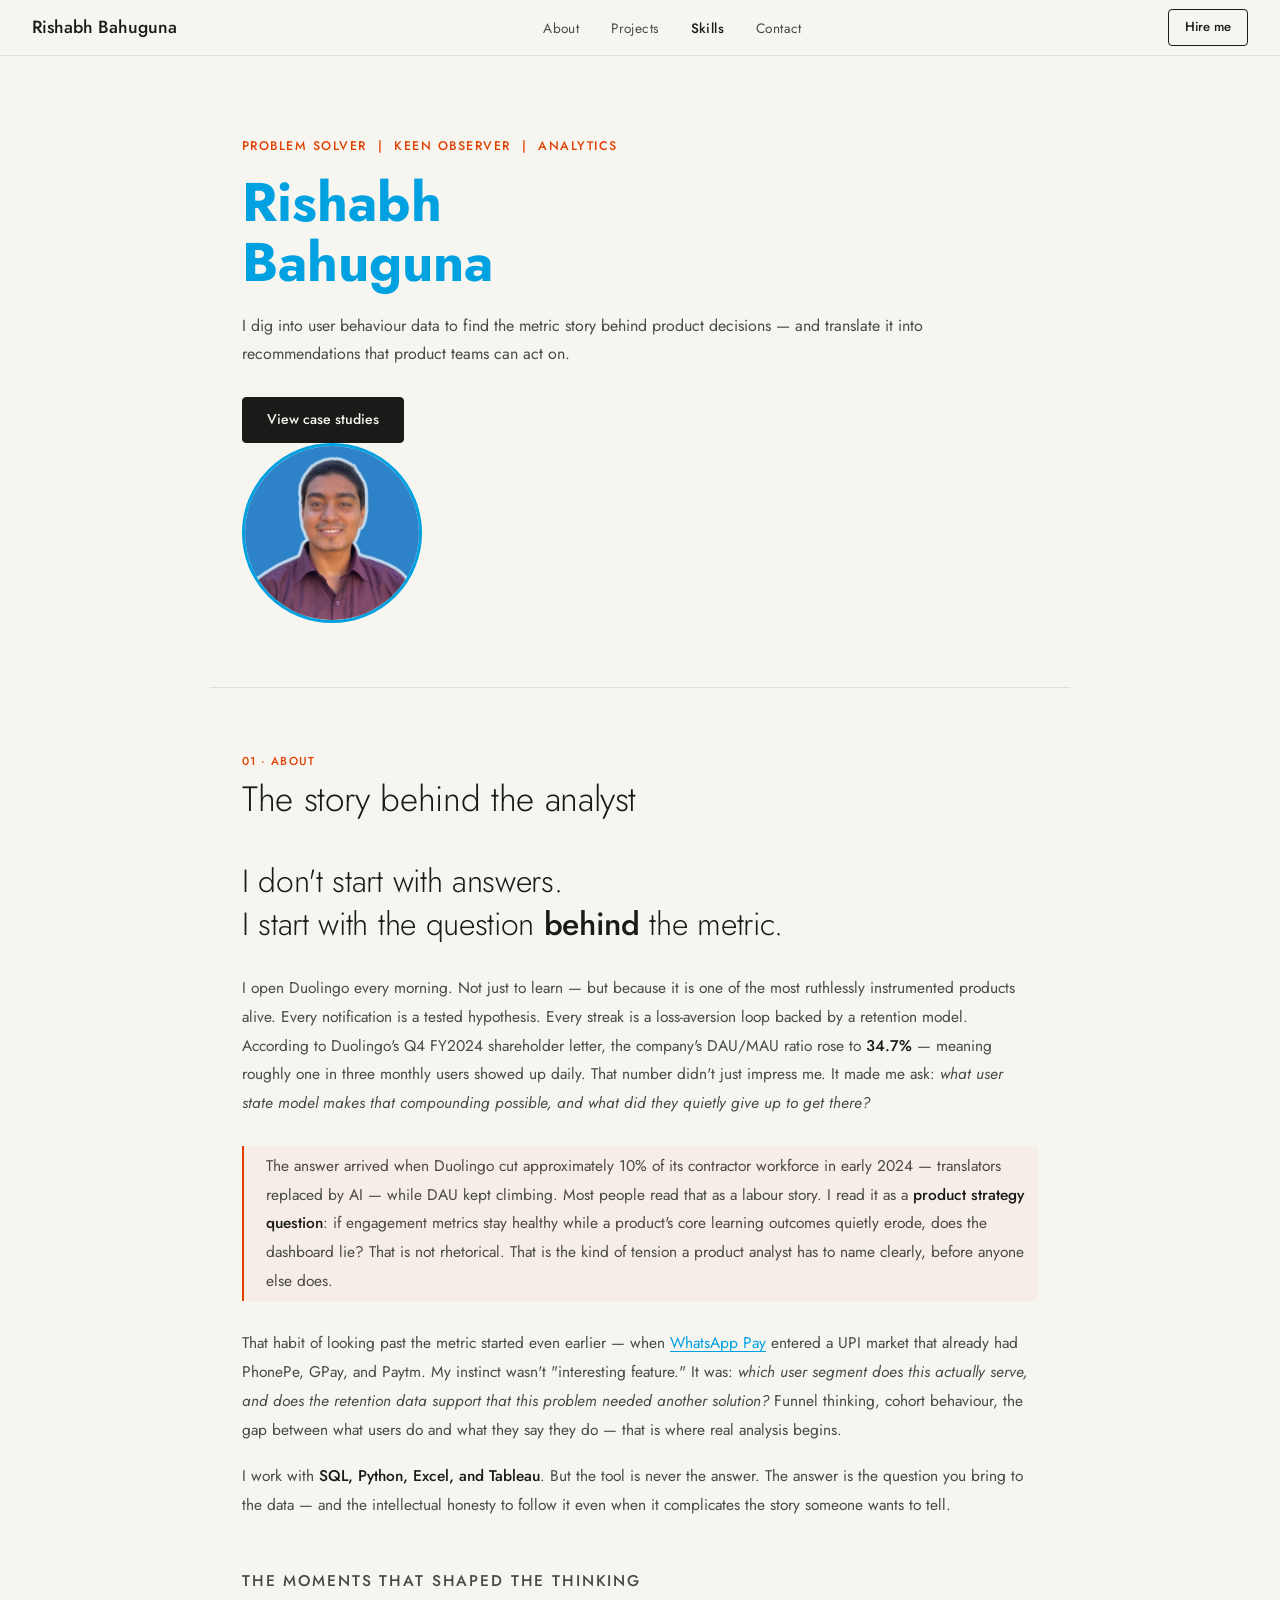
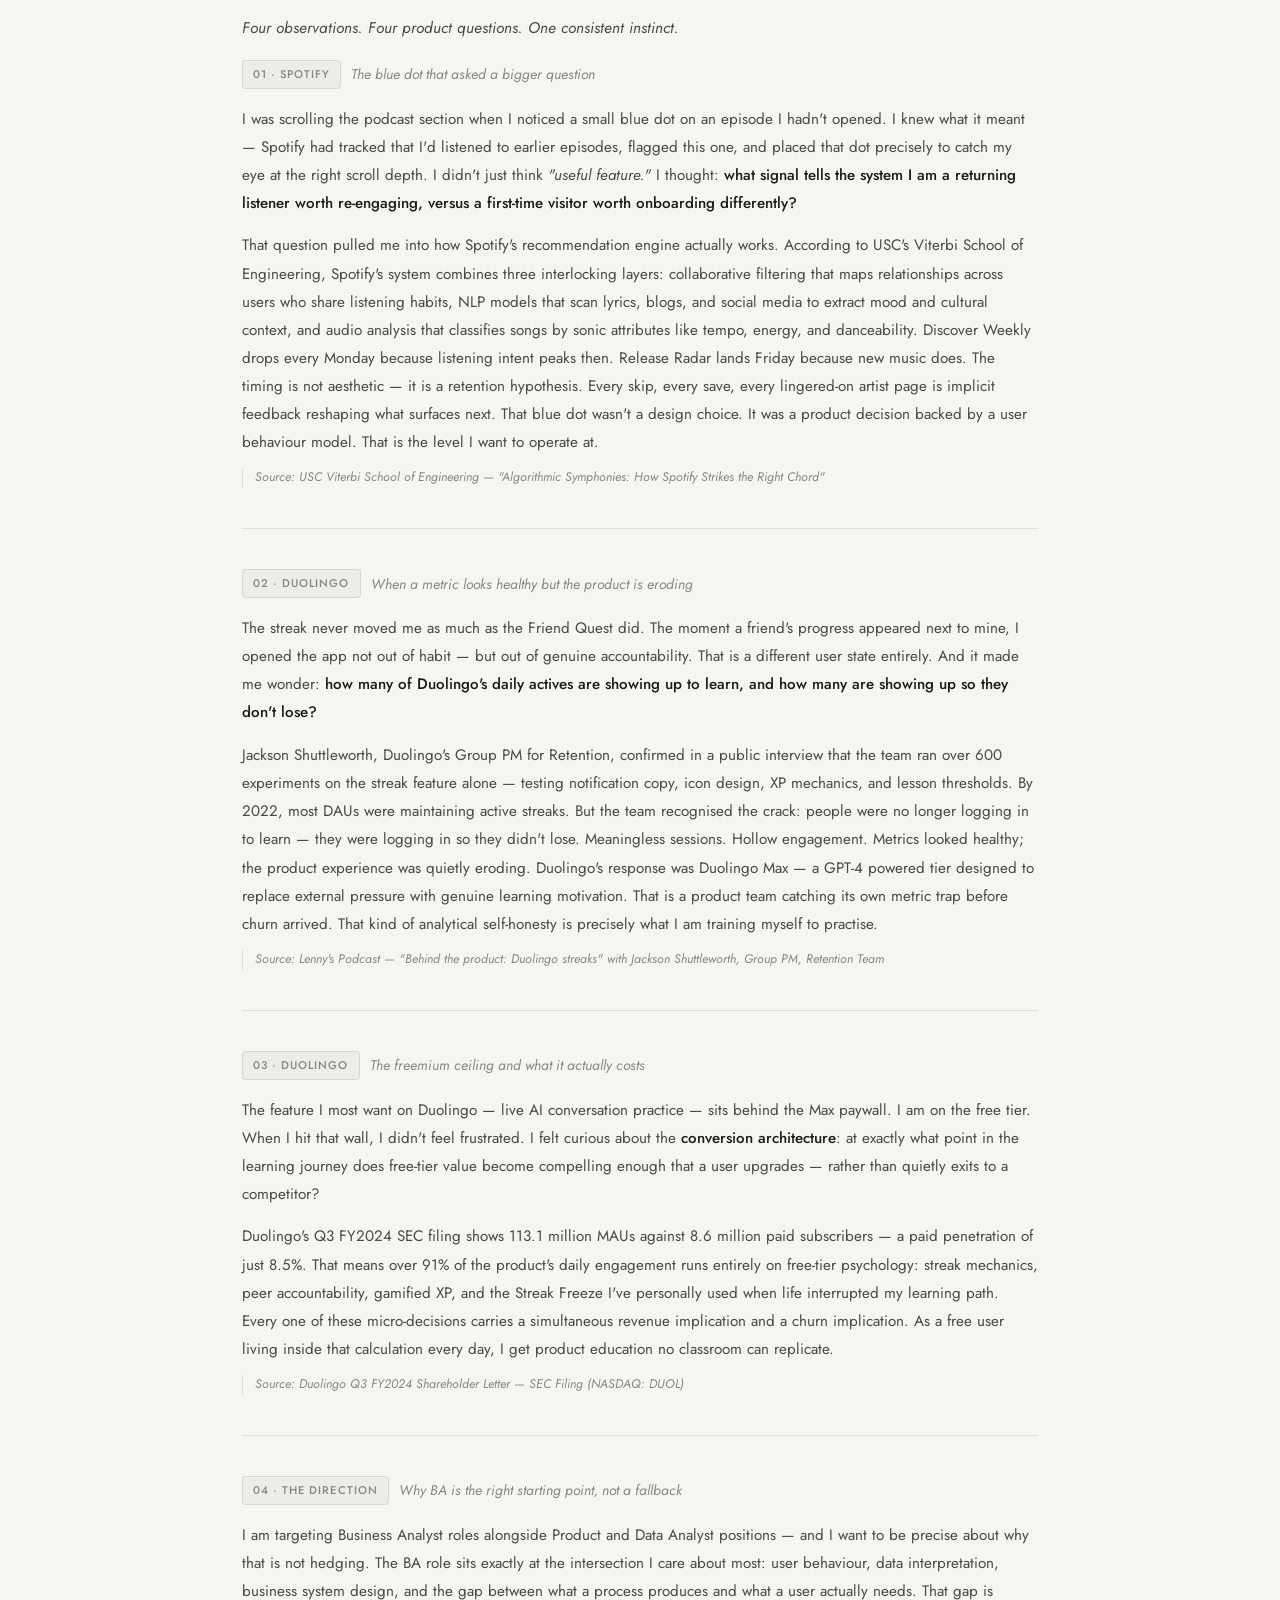
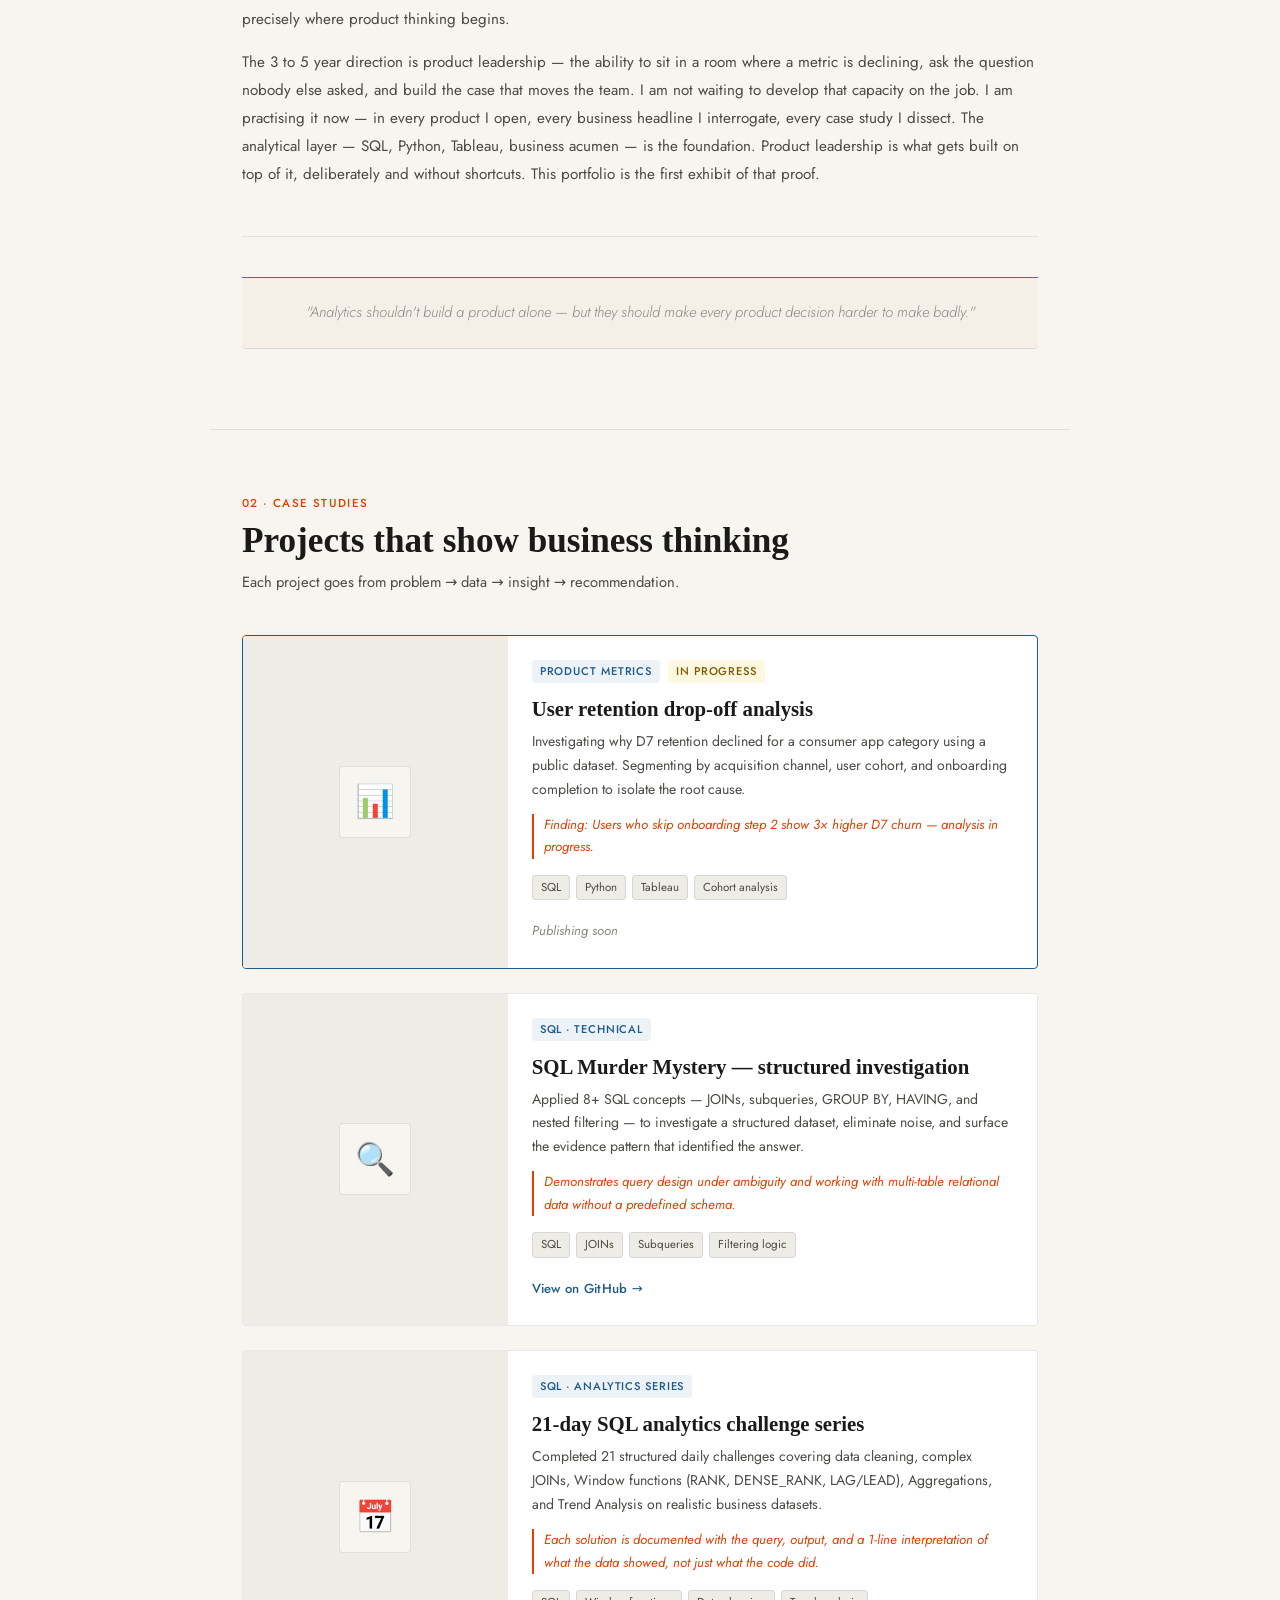
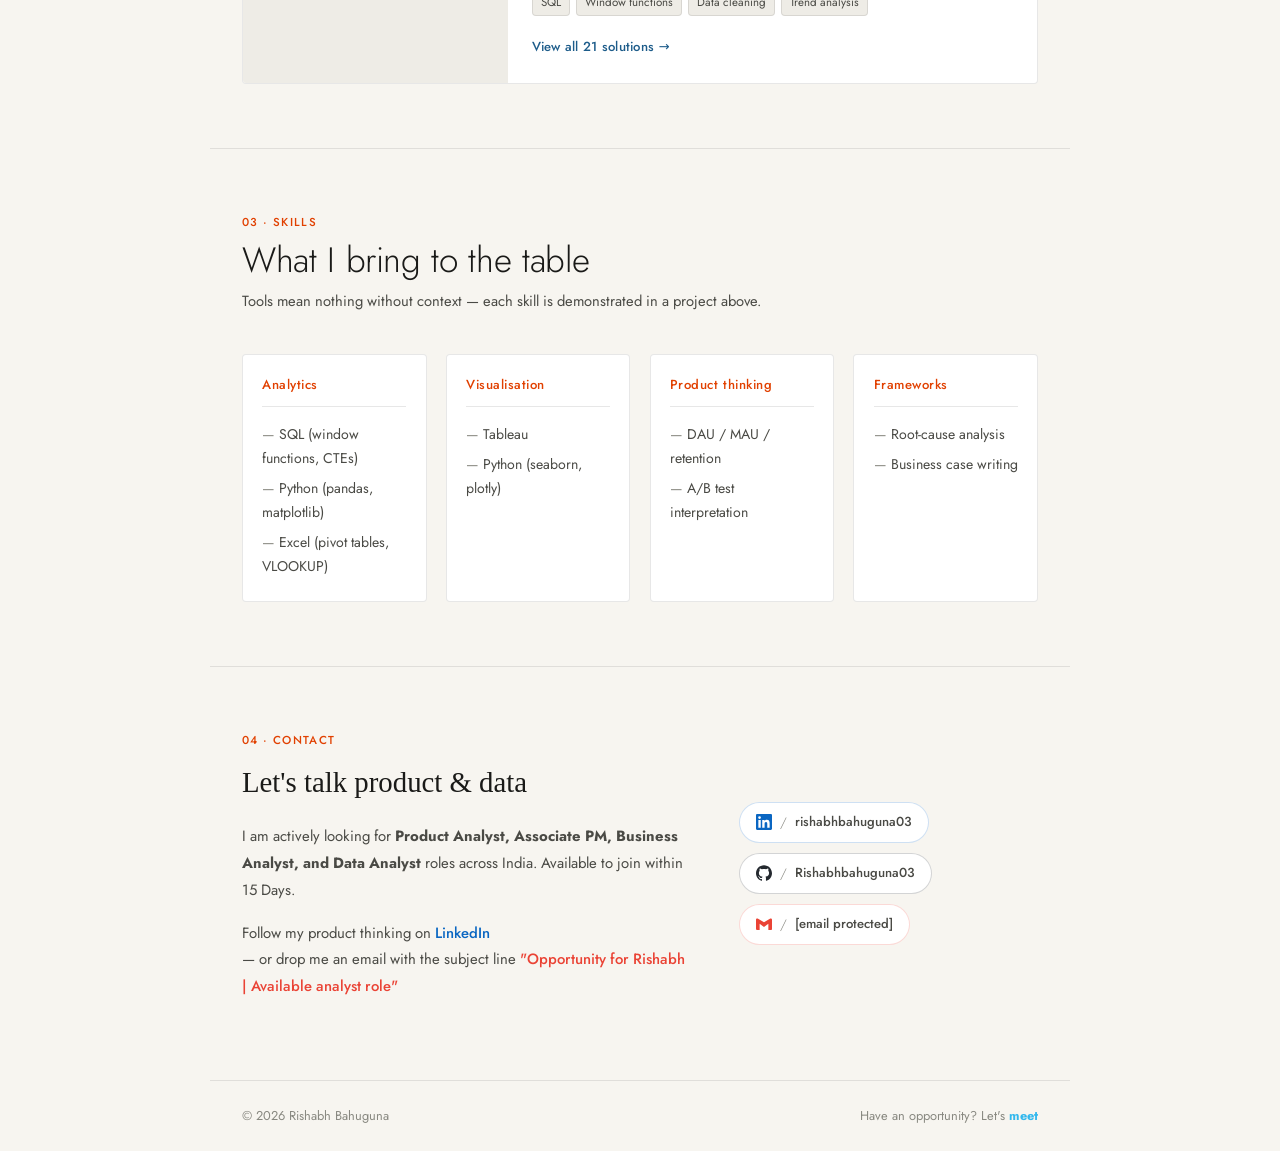
==== index.html @ 36610026 "Update index.html" ====
<!DOCTYPE html>
<html lang="en">
<head>
  <meta charset="UTF-8" />
  <meta name="viewport" content="width=device-width, initial-scale=1.0" />
  <title>Rishabh Bahuguna · Product Analyst</title>
  <meta name="description" content="Aspiring Product Analyst and APM. I dig into user behaviour data to find the metric story behind product decisions." />
  <meta name="author" content="Rishabh Bahuguna" />
  <meta property="og:title"       content="Rishabh Bahuguna · Product Analyst" />
  <meta property="og:description" content="Aspiring Product Analyst & APM · SQL · Python · Tableau · Product thinking" />
  <meta property="og:url"         content="https://rishabhbahuguna03.github.io/" />
  <meta property="og:type"        content="website" />
  <link rel="icon" href="data:image/svg+xml,<svg xmlns='http://www.w3.org/2000/svg' viewBox='0 0 100 100'><rect width='100' height='100' rx='12' fill='%2300a1e1'/><text x='50' y='68' font-size='48' font-family='Jost,sans-serif' font-weight='700' fill='white' text-anchor='middle'>RB</text></svg>" />
  <link rel="preconnect" href="https://fonts.googleapis.com" />
  <link rel="preconnect" href="https://fonts.gstatic.com" crossorigin />
  <link href="https://fonts.googleapis.com/css2?family=Jost:wght@300;400;500;700&family=DM+Sans:wght@400;500&display=swap" rel="stylesheet" />
  <link rel="stylesheet" href="assets/css/style.css" />

  <style>
    /* Hero name override — Jost Bold, no italics */
    .hero-name {
      font-family: 'Jost', sans-serif;
      font-weight: 700;
      font-style: normal;
      color: #00a1e1;
    }
    .hero-name em {
      font-style: normal;
      font-family: 'Jost', sans-serif;
      font-weight: 700;
      color: #00a1e1;
    }

    /* Hero full-width layout — matches about section */
    .hero {
      display: block !important;
    }
    .hero-text {
      max-width: 100% !important;
      width: 100% !important;
    }
    .hero-desc {
      max-width: 100% !important;
    }

    /* Hire me button hover */
    .nav-cta:hover {
      background: #00a1e1 !important;
      border-color: #00a1e1 !important;
      color: #fff !important;
    }
  </style>
</head>
<body>

<!-- NAV -->
<nav>
  <a class="nav-logo" href="#">Rishabh Bahuguna</a>
  <ul class="nav-links">
    <li><a href="#about">About</a></li>
    <li><a href="#projects">Projects</a></li>
    <li><a href="#skills">Skills</a></li>
    <li><a href="#contact">Contact</a></li>
  </ul>
  <button class="nav-hamburger" aria-label="Toggle menu" aria-expanded="false">
    <span></span><span></span><span></span>
  </button>
  <a class="nav-cta" href="mailto:rishabhbahuguna03@gmail.com">Hire me</a>
</nav>

<div class="mobile-menu">
  <a href="#about">About</a>
  <a href="#projects">Projects</a>
  <a href="#skills">Skills</a>
  <a href="#contact">Contact</a>
</div>

<!-- HERO -->
<div class="hero">
  <div class="hero-text">
    <div class="hero-eyebrow fade-up">Problem solver &nbsp;|&nbsp; Keen observer &nbsp;|&nbsp; Analytics</div>
    <h1 class="hero-name fade-up delay-1">Rishabh<br>Bahuguna</h1>
    <p class="hero-desc fade-up delay-2">
      I dig into user behaviour data to find the metric story behind product decisions — and translate it into recommendations that product teams can act on.
    </p>
    <div class="hero-btns fade-up delay-3">
      <a class="btn-primary" href="#projects">View case studies</a>
    </div>
  </div>
  <div class="hero-photo">
    <img src="images/Professional_new.png" alt="Rishabh Bahuguna" />
  </div>
</div>

<hr class="divider" />

<!-- ABOUT -->
<section id="about">
  <div class="section-header reveal">
    <div class="section-num">01 · About</div>
    <h2 class="section-title">The story behind the analyst</h2>
  </div>

  <div class="about-body reveal">

    <!-- Opening headline -->
    <h3 class="about-headline">
      I don't start with answers.<br>
      I start with the question <strong>behind</strong> the metric.
    </h3>

    <!-- About narrative -->
    <p>
      I open Duolingo every morning. Not just to learn — but because it is one of the most ruthlessly instrumented products alive. Every notification is a tested hypothesis. Every streak is a loss-aversion loop backed by a retention model. According to Duolingo's Q4 FY2024 shareholder letter, the company's DAU/MAU ratio rose to <strong>34.7%</strong> — meaning roughly one in three monthly users showed up daily. That number didn't just impress me. It made me ask: <em>what user state model makes that compounding possible, and what did they quietly give up to get there?</em>
    </p>

    <div class="about-pull">
      <p>
        The answer arrived when Duolingo cut approximately 10% of its contractor workforce in early 2024 — translators replaced by AI — while DAU kept climbing. Most people read that as a labour story. I read it as a <strong>product strategy question</strong>: if engagement metrics stay healthy while a product's core learning outcomes quietly erode, does the dashboard lie? That is not rhetorical. That is the kind of tension a product analyst has to name clearly, before anyone else does.
      </p>
    </div>

    <p>
      That habit of looking past the metric started even earlier — when
      <a href="https://www.business-standard.com/technology/tech-news/whatsapp-pay-what-is-it-how-to-enable-it-competitors-in-india-and-more-125010100440_1.html"
         target="_blank" rel="noopener">WhatsApp Pay</a>
      entered a UPI market that already had PhonePe, GPay, and Paytm. My instinct wasn't "interesting feature." It was: <em>which user segment does this actually serve, and does the retention data support that this problem needed another solution?</em> Funnel thinking, cohort behaviour, the gap between what users do and what they say they do — that is where real analysis begins.
    </p>

    <p>
      I work with <strong>SQL, Python, Excel, and Tableau</strong>. But the tool is never the answer. The answer is the question you bring to the data — and the intellectual honesty to follow it even when it complicates the story someone wants to tell.
    </p>

    <!-- Stories section -->
    <p class="stories-label">The moments that shaped the thinking</p>
    <p class="stories-sub">Four observations. Four product questions. One consistent instinct.</p>

    <!-- Story 01 · Spotify -->
    <div class="story-card">
      <div class="story-card-header">
        <span class="story-tag">01 · Spotify</span>
        <span class="story-subtitle">The blue dot that asked a bigger question</span>
      </div>
      <p>
        I was scrolling the podcast section when I noticed a small blue dot on an episode I hadn't opened. I knew what it meant — Spotify had tracked that I'd listened to earlier episodes, flagged this one, and placed that dot precisely to catch my eye at the right scroll depth. I didn't just think <em>"useful feature."</em> I thought: <strong>what signal tells the system I am a returning listener worth re-engaging, versus a first-time visitor worth onboarding differently?</strong>
      </p>
      <p>
        That question pulled me into how Spotify's recommendation engine actually works. According to USC's Viterbi School of Engineering, Spotify's system combines three interlocking layers: collaborative filtering that maps relationships across users who share listening habits, NLP models that scan lyrics, blogs, and social media to extract mood and cultural context, and audio analysis that classifies songs by sonic attributes like tempo, energy, and danceability. Discover Weekly drops every Monday because listening intent peaks then. Release Radar lands Friday because new music does. The timing is not aesthetic — it is a retention hypothesis. Every skip, every save, every lingered-on artist page is implicit feedback reshaping what surfaces next. That blue dot wasn't a design choice. It was a product decision backed by a user behaviour model. That is the level I want to operate at.
      </p>
      <span class="story-source">Source: USC Viterbi School of Engineering — "Algorithmic Symphonies: How Spotify Strikes the Right Chord"</span>
    </div>

    <!-- Story 02 · Duolingo retention -->
    <div class="story-card">
      <div class="story-card-header">
        <span class="story-tag">02 · Duolingo</span>
        <span class="story-subtitle">When a metric looks healthy but the product is eroding</span>
      </div>
      <p>
        The streak never moved me as much as the Friend Quest did. The moment a friend's progress appeared next to mine, I opened the app not out of habit — but out of genuine accountability. That is a different user state entirely. And it made me wonder: <strong>how many of Duolingo's daily actives are showing up to learn, and how many are showing up so they don't lose?</strong>
      </p>
      <p>
        Jackson Shuttleworth, Duolingo's Group PM for Retention, confirmed in a public interview that the team ran over 600 experiments on the streak feature alone — testing notification copy, icon design, XP mechanics, and lesson thresholds. By 2022, most DAUs were maintaining active streaks. But the team recognised the crack: people were no longer logging in to learn — they were logging in so they didn't lose. Meaningless sessions. Hollow engagement. Metrics looked healthy; the product experience was quietly eroding. Duolingo's response was Duolingo Max — a GPT-4 powered tier designed to replace external pressure with genuine learning motivation. That is a product team catching its own metric trap before churn arrived. That kind of analytical self-honesty is precisely what I am training myself to practise.
      </p>
      <span class="story-source">Source: Lenny's Podcast — "Behind the product: Duolingo streaks" with Jackson Shuttleworth, Group PM, Retention Team</span>
    </div>

    <!-- Story 03 · Duolingo freemium -->
    <div class="story-card">
      <div class="story-card-header">
        <span class="story-tag">03 · Duolingo</span>
        <span class="story-subtitle">The freemium ceiling and what it actually costs</span>
      </div>
      <p>
        The feature I most want on Duolingo — live AI conversation practice — sits behind the Max paywall. I am on the free tier. When I hit that wall, I didn't feel frustrated. I felt curious about the <strong>conversion architecture</strong>: at exactly what point in the learning journey does free-tier value become compelling enough that a user upgrades — rather than quietly exits to a competitor?
      </p>
      <p>
        Duolingo's Q3 FY2024 SEC filing shows 113.1 million MAUs against 8.6 million paid subscribers — a paid penetration of just 8.5%. That means over 91% of the product's daily engagement runs entirely on free-tier psychology: streak mechanics, peer accountability, gamified XP, and the Streak Freeze I've personally used when life interrupted my learning path. Every one of these micro-decisions carries a simultaneous revenue implication and a churn implication. As a free user living inside that calculation every day, I get product education no classroom can replicate.
      </p>
      <span class="story-source">Source: Duolingo Q3 FY2024 Shareholder Letter — SEC Filing (NASDAQ: DUOL)</span>
    </div>

    <!-- Story 04 · The direction -->
    <div class="story-card">
      <div class="story-card-header">
        <span class="story-tag">04 · The direction</span>
        <span class="story-subtitle">Why BA is the right starting point, not a fallback</span>
      </div>
      <p>
        I am targeting Business Analyst roles alongside Product and Data Analyst positions — and I want to be precise about why that is not hedging. The BA role sits exactly at the intersection I care about most: user behaviour, data interpretation, business system design, and the gap between what a process produces and what a user actually needs. That gap is precisely where product thinking begins.
      </p>
      <p>
        The 3 to 5 year direction is product leadership — the ability to sit in a room where a metric is declining, ask the question nobody else asked, and build the case that moves the team. I am not waiting to develop that capacity on the job. I am practising it now — in every product I open, every business headline I interrogate, every case study I dissect. The analytical layer — SQL, Python, Tableau, business acumen — is the foundation. Product leadership is what gets built on top of it, deliberately and without shortcuts. This portfolio is the first exhibit of that proof.
      </p>
    </div>

    <!-- Closing quote -->
    <div class="about-closing-quote">
      <p>"Analytics shouldn't build a product alone — but they should make every product decision harder to make badly."</p>
    </div>

  </div>
</section>

<hr class="divider" />

<!-- PROJECTS -->
<section id="projects">
  <div class="section-header reveal">
    <div class="section-num">02 · Case Studies</div>
    <h2 class="section-title">Projects that show business thinking</h2>
    <p class="section-sub">Each project goes from problem → data → insight → recommendation.</p>
  </div>
  <div class="projects-grid">

    <div class="project-card featured reveal">
      <div class="project-img">
        <div class="project-img-inner">📊</div>
      </div>
      <div class="project-body">
        <div class="project-meta">
          <span class="project-type">Product metrics</span>
          <span class="project-wip">In progress</span>
        </div>
        <h3 class="project-title">User retention drop-off analysis</h3>
        <p class="project-desc">
          Investigating why D7 retention declined for a consumer app category using a public dataset. Segmenting by acquisition channel, user cohort, and onboarding completion to isolate the root cause.
        </p>
        <p class="project-insight">
          Finding: Users who skip onboarding step 2 show 3× higher D7 churn — analysis in progress.
        </p>
        <div class="project-tools">
          <span class="tool-tag">SQL</span>
          <span class="tool-tag">Python</span>
          <span class="tool-tag">Tableau</span>
          <span class="tool-tag">Cohort analysis</span>
        </div>
        <span class="project-coming">Publishing soon</span>
      </div>
    </div>

    <div class="project-card reveal">
      <div class="project-img">
        <div class="project-img-inner">🔍</div>
      </div>
      <div class="project-body">
        <div class="project-meta">
          <span class="project-type">SQL · Technical</span>
        </div>
        <h3 class="project-title">SQL Murder Mystery — structured investigation</h3>
        <p class="project-desc">
          Applied 8+ SQL concepts — JOINs, subqueries, GROUP BY, HAVING, and nested filtering — to investigate a structured dataset, eliminate noise, and surface the evidence pattern that identified the answer.
        </p>
        <p class="project-insight">
          Demonstrates query design under ambiguity and working with multi-table relational data without a predefined schema.
        </p>
        <div class="project-tools">
          <span class="tool-tag">SQL</span>
          <span class="tool-tag">JOINs</span>
          <span class="tool-tag">Subqueries</span>
          <span class="tool-tag">Filtering logic</span>
        </div>
        <a class="project-link"
           href="https://github.com/Rishabhbahuguna03/SQL/blob/main/SQLWithIDC/Capstone%20Project/04_SQL%20Murder%20Mystery_Capstone%20Project_Indian%20Data%20Club_PDF.pdf"
           target="_blank" rel="noopener">View on GitHub</a>
      </div>
    </div>

    <div class="project-card reveal">
      <div class="project-img">
        <div class="project-img-inner">📅</div>
      </div>
      <div class="project-body">
        <div class="project-meta">
          <span class="project-type">SQL · Analytics series</span>
        </div>
        <h3 class="project-title">21-day SQL analytics challenge series</h3>
        <p class="project-desc">
          Completed 21 structured daily challenges covering data cleaning, complex JOINs, Window functions (RANK, DENSE_RANK, LAG/LEAD), Aggregations, and Trend Analysis on realistic business datasets.
        </p>
        <p class="project-insight">
          Each solution is documented with the query, output, and a 1-line interpretation of what the data showed, not just what the code did.
        </p>
        <div class="project-tools">
          <span class="tool-tag">SQL</span>
          <span class="tool-tag">Window functions</span>
          <span class="tool-tag">Data cleaning</span>
          <span class="tool-tag">Trend analysis</span>
        </div>
        <a class="project-link"
           href="https://github.com/Rishabhbahuguna03/SQL/tree/main/SQLWithIDC"
           target="_blank" rel="noopener">View all 21 solutions</a>
      </div>
    </div>

  </div>
</section>

<hr class="divider" />

<!-- SKILLS -->
<section id="skills">
  <div class="section-header reveal">
    <div class="section-num">03 · Skills</div>
    <h2 class="section-title">What I bring to the table</h2>
    <p class="section-sub">Tools mean nothing without context — each skill is demonstrated in a project above.</p>
  </div>
  <div class="skills-grid">
    <div class="skill-group reveal">
      <div class="skill-group-title">Analytics</div>
      <ul class="skill-list">
        <li>SQL (window functions, CTEs)</li>
        <li>Python (pandas, matplotlib)</li>
        <li>Excel (pivot tables, VLOOKUP)</li>
      </ul>
    </div>
    <div class="skill-group reveal">
      <div class="skill-group-title">Visualisation</div>
      <ul class="skill-list">
        <li>Tableau</li>
        <li>Python (seaborn, plotly)</li>
      </ul>
    </div>
    <div class="skill-group reveal">
      <div class="skill-group-title">Product thinking</div>
      <ul class="skill-list">
        <li>DAU / MAU / retention</li>
        <li>A/B test interpretation</li>
      </ul>
    </div>
    <div class="skill-group reveal">
      <div class="skill-group-title">Frameworks</div>
      <ul class="skill-list">
        <li>Root-cause analysis</li>
        <li>Business case writing</li>
      </ul>
    </div>
  </div>
</section>

<hr class="divider" />

<!-- CONTACT -->
<section id="contact">
  <div class="contact-inner">
    <div class="contact-left reveal">
      <div class="section-num">04 · Contact</div>
      <div class="contact-title">Let's talk product &amp; data</div>
      <p class="contact-desc">
        I am actively looking for <strong>Product Analyst, Associate PM, Business Analyst, and Data Analyst</strong> roles across India.
        Available to join within 15 Days.
      </p>
      <p class="contact-desc">
        Follow my product thinking on
        <a href="https://www.linkedin.com/in/rishabhbahuguna03"
           target="_blank" rel="noopener"
           style="color:#0a66c2; font-weight:500; text-decoration:none;">LinkedIn</a>
        <br>— or drop me an email with the subject line
        <a href="/cdn-cgi/l/email-protection#75071c061d14171d17141d0012001b144546351218141c195b161a184a0600171f101601483a05051a0701001b1c010c504745131a07504745271c061d14171d5047455042365047453403141c1914171910504745141b14190c0601504745071a1910" style="color:#EA4335; font-weight:500; text-decoration:none;">
          "Opportunity for Rishabh | Available analyst role"
        </a>
      </p>
    </div>
    <div class="contact-right reveal">
      <a class="contact-pill linkedin" href="https://www.linkedin.com/in/rishabhbahuguna03" target="_blank" rel="noopener">
        <svg width="16" height="16" viewBox="0 0 24 24" fill="currentColor"><path d="M20.447 20.452h-3.554v-5.569c0-1.328-.027-3.037-1.852-3.037-1.853 0-2.136 1.445-2.136 2.939v5.667H9.351V9h3.414v1.561h.046c.477-.9 1.637-1.85 3.37-1.85 3.601 0 4.267 2.37 4.267 5.455v6.286zM5.337 7.433a2.062 2.062 0 0 1-2.063-2.065 2.064 2.064 0 1 1 2.063 2.065zm1.782 13.019H3.555V9h3.564v11.452zM22.225 0H1.771C.792 0 0 .774 0 1.729v20.542C0 23.227.792 24 1.771 24h20.451C23.2 24 24 23.227 24 22.271V1.729C24 .774 23.2 0 22.222 0h.003z"/></svg>
        <span class="pill-slash">/</span>
        <span class="pill-username">rishabhbahuguna03</span>
      </a>
      <a class="contact-pill github" href="https://github.com/Rishabhbahuguna03" target="_blank" rel="noopener">
        <svg width="16" height="16" viewBox="0 0 24 24" fill="currentColor"><path d="M12 .297c-6.63 0-12 5.373-12 12 0 5.303 3.438 9.8 8.205 11.385.6.113.82-.258.82-.577 0-.285-.01-1.04-.015-2.04-3.338.724-4.042-1.61-4.042-1.61C4.422 18.07 3.633 17.7 3.633 17.7c-1.087-.744.084-.729.084-.729 1.205.084 1.838 1.236 1.838 1.236 1.07 1.835 2.809 1.305 3.495.998.108-.776.417-1.305.76-1.605-2.665-.3-5.466-1.332-5.466-5.93 0-1.31.465-2.38 1.235-3.22-.135-.303-.54-1.523.105-3.176 0 0 1.005-.322 3.3 1.23.96-.267 1.98-.399 3-.405 1.02.006 2.04.138 3 .405 2.28-1.552 3.285-1.23 3.285-1.23.645 1.653.24 2.873.12 3.176.765.84 1.23 1.91 1.23 3.22 0 4.61-2.805 5.625-5.475 5.92.42.36.81 1.096.81 2.22 0 1.606-.015 2.896-.015 3.286 0 .315.21.69.825.57C20.565 22.092 24 17.592 24 12.297c0-6.627-5.373-12-12-12"/></svg>
        <span class="pill-slash">/</span>
        <span class="pill-username">Rishabhbahuguna03</span>
      </a>
      <a class="contact-pill email" href="/cdn-cgi/l/email-protection#8efce7fde6efece6ecefe6fbe9fbe0efbebdcee9e3efe7e2a0ede1e3">
        <svg width="16" height="16" viewBox="0 0 24 24" fill="currentColor"><path d="M24 5.457v13.909c0 .904-.732 1.636-1.636 1.636h-3.819V11.73L12 16.364l-6.545-4.636v9.273H1.636A1.636 1.636 0 0 1 0 19.366V5.457c0-.904.732-1.636 1.636-1.636h.909L12 9.273l9.455-5.452h.909A1.636 1.636 0 0 1 24 5.457z"/></svg>
        <span class="pill-slash">/</span>
        <span class="pill-username"><span class="__cf_email__" data-cfemail="52203b213a33303a30333a2735273c33626112353f333b3e7c313d3f">[email&#160;protected]</span></span>
      </a>
    </div>
  </div>
</section>

<footer>
  <span class="footer-note">© 2026 Rishabh Bahuguna</span>  <span class="footer-note">
    Have an opportunity? Let's
    <a href="https://calendly.com/rishabh03/30min" target="_blank" rel="noopener noreferrer"
       style="color:#33b8ed; font-weight:700; text-decoration:none;">meet</a>
  </span>
</footer>

<script src="assets/js/main.js"></script>
</body>
</html>
---- assets/css/style.css ----
/* ============================================================
   Rishabh Bahuguna · Portfolio
   style.css — all visual styles
   ============================================================ */

/* ── Variables ─────────────────────────────────────────────── */
:root {
  --ink:      #1a1a18;
  --ink2:     #4a4a45;
  --ink3:     #888880;
  --paper:    #f7f5f0;
  --paper2:   #eeece6;
  --accent:   #E14000;
  --accent2:  #1d5c8a;
  --brand:    #00a1e1;
  --border:   rgba(26, 26, 24, 0.10);
  --serif:    'DM Serif Display', Georgia, serif;
  --sans:     'Jost', 'Century Gothic', system-ui, sans-serif;
  --max:      860px;
  --radius:   4px;
}

/* ── Reset ──────────────────────────────────────────────────── */
*, *::before, *::after {
  box-sizing: border-box;
  margin: 0;
  padding: 0;
}
html { scroll-behavior: smooth; }
body {
  font-family: var(--sans);
  background: var(--paper);
  color: var(--ink);
  font-size: 16px;
  line-height: 1.7;
  -webkit-font-smoothing: antialiased;
}
img { max-width: 100%; display: block; }
a { color: inherit; }

/* ── Utilities ──────────────────────────────────────────────── */
.container {
  max-width: var(--max);
  margin: 0 auto;
  padding: 0 2rem;
}
.divider {
  border: none;
  border-top: 1px solid var(--border);
  max-width: var(--max);
  margin: 0 auto;
}
.section-num {
  font-size: 0.72rem;
  font-weight: 500;
  letter-spacing: .12em;
  text-transform: uppercase;
  color: var(--accent);
  margin-bottom: 0.4rem;
}
.section-title {
  font-family: var(--serif);
  font-size: clamp(1.6rem, 3vw, 2.2rem);
  color: var(--ink);
  line-height: 1.2;
}
.section-sub {
  font-size: 0.92rem;
  color: var(--ink2);
  margin-top: 0.5rem;
}
.section-header { margin-bottom: 2.5rem; }

/* ── Navigation ─────────────────────────────────────────────── */
nav {
  position: sticky;
  top: 0;
  z-index: 100;
  background: var(--paper);
  border-bottom: 1px solid var(--border);
  padding: 0 2rem;
  display: flex;
  align-items: center;
  justify-content: space-between;
  height: 56px;
}
.nav-logo {
  font-family: var(--sans);
  font-size: 1.1rem;
  font-weight: 500;
  color: var(--ink);
  text-decoration: none;
}
.nav-links {
  display: flex;
  gap: 2rem;
  list-style: none;
}
.nav-links a {
  font-size: 0.85rem;
  color: var(--ink2);
  text-decoration: none;
  letter-spacing: .03em;
  transition: color .2s;
}
.nav-links a:hover { color: var(--accent); }
.nav-links a.active { color: var(--ink); font-weight: 500; }
.nav-cta {
  font-size: 0.82rem;
  font-weight: 500;
  padding: 6px 16px;
  border: 1px solid var(--ink);
  border-radius: var(--radius);
  color: var(--ink);
  text-decoration: none;
  transition: all .2s;
}
.nav-cta:hover {
  background: var(--brand);
  border-color: var(--brand);
  color: #fff;
}
.nav-hamburger {
  display: none;
  flex-direction: column;
  gap: 5px;
  cursor: pointer;
  background: none;
  border: none;
  padding: 4px;
}
.nav-hamburger span {
  display: block;
  width: 22px;
  height: 1.5px;
  background: var(--ink);
  transition: all .25s;
}
.mobile-menu {
  display: none;
  position: absolute;
  top: 56px;
  left: 0;
  right: 0;
  background: var(--paper);
  border-bottom: 1px solid var(--border);
  padding: 1rem 2rem;
  flex-direction: column;
  gap: 1rem;
  z-index: 99;
}
.mobile-menu.open { display: flex; }
.mobile-menu a {
  font-size: 0.95rem;
  color: var(--ink2);
  text-decoration: none;
}

/* ── Hero ───────────────────────────────────────────────────── */
.hero {
  max-width: var(--max);
  margin: 0 auto;
  padding: 5rem 2rem 4rem;
  display: flex;
  align-items: flex-start;
  justify-content: space-between;
  gap: 3rem;
}

.hero-text {
  flex: 1;
}
.hero-photo {
  flex-shrink: 0;
  width: 180px;
  height: 180px;
}
.hero-photo img {
  width: 100%;
  height: 100%;
  object-fit: cover;
  border-radius: 50%;
  border: 3px solid #00a1e1;
}
.hero-eyebrow {
  font-size: 0.78rem;
  font-weight: 500;
  letter-spacing: .12em;
  text-transform: uppercase;
  color: var(--accent);
  margin-bottom: 1rem;
}
.hero-name {
  font-family: 'Jost', 'Century Gothic', system-ui, sans-serif;
  font-weight: 700;
  font-style: normal;
  font-size: clamp(2.4rem, 5vw, 3.4rem);
  line-height: 1.1;
  color: var(--brand);
  margin-bottom: 1.2rem;
}
.hero-name em {
  font-style: normal;
  font-weight: 700;
  color: var(--brand);
}
.hero-desc {
  font-size: 1rem;
  color: var(--ink2);
  line-height: 1.75;
  margin-bottom: 1.8rem;
  max-width: 100%;
}
.hero-btns {
  display: flex;
  gap: 12px;
  flex-wrap: wrap;
}
.hero-photo {
  flex-shrink: 0;
  width: 180px;
  height: 180px;
}
.hero-photo img {
  width: 100%;
  height: 100%;
  object-fit: cover;
  border-radius: 50%;
  border: 3px solid #00a1e1;
}
@media (max-width: 680px) {
  .hero {
    flex-direction: column;
    align-items: flex-start;
    padding: 3rem 1.5rem 2.5rem;
    gap: 1.5rem;
  }
  .hero-photo {
    width: 120px;
    height: 120px;
  }
}
.btn-primary {
  font-size: 0.88rem;
  font-weight: 500;
  padding: 10px 24px;
  background: var(--ink);
  color: var(--paper);
  border: 1px solid var(--ink);
  border-radius: var(--radius);
  text-decoration: none;
  transition: all .2s;
  cursor: pointer;
}
.btn-primary:hover {
  background: var(--brand);
  border-color: var(--brand);
}
.btn-outline {
  font-size: 0.88rem;
  font-weight: 500;
  padding: 10px 24px;
  background: transparent;
  color: #0a66c2;
  border: 1px solid #0a66c2;
  border-radius: var(--radius);
  text-decoration: none;
  transition: all .2s;
}
.btn-outline:hover {
  background: #0a66c2;
  color: #ffffff;
}

/* ── About ──────────────────────────────────────────────────── */
#about .section-title,
#skills .section-title {
  font-family: 'Jost', 'Century Gothic', system-ui, sans-serif;
  font-weight: 300;
  letter-spacing: -0.01em;
}
#about {
  max-width: var(--max);
  margin: 0 auto;
  padding: 4rem 2rem 5rem;
}
.about-body {
  font-size: 0.97rem;
  color: var(--ink2);
  line-height: 1.85;
}
.about-body p {
  margin-bottom: 1.1rem;
  font-size: 0.97rem;
  color: var(--ink2);
  line-height: 1.85;
}
.about-body p:last-child { margin-bottom: 0; }
.about-body strong {
  color: var(--ink);
  font-weight: 500;
}
.about-body em {
  font-style: italic;
}
.about-body a {
  color: var(--brand);
  text-decoration: underline;
  text-underline-offset: 3px;
  transition: opacity .2s, color .2s;
}
.about-body a:hover { opacity: 0.75; }

/* Opening headline */
.about-headline {
  font-family: 'Jost', 'Century Gothic', system-ui, sans-serif;
  font-size: clamp(1.5rem, 3vw, 2rem);
  font-weight: 300;
  line-height: 1.35;
  letter-spacing: -0.01em;
  color: var(--ink);
  margin: 0 0 1.75rem;
}
.about-headline em {
  font-family: 'Jost', 'Century Gothic', system-ui, sans-serif;
  font-style: italic;
  font-weight: 400;
  color: var(--accent2);
}

/* Pull quote */
.about-pull {
  border-left: 2.5px solid var(--accent);
  padding: 6px 0 6px 22px;
  margin: 1.75rem 0;
  background: rgba(225, 64, 0, 0.04);
  border-radius: 0 var(--radius) var(--radius) 0;
}
.about-pull p {
  font-size: 0.97rem;
  line-height: 1.85;
  color: var(--ink2);
  margin: 0;
}

/* Stories sub-section */
.stories-label {
  font-size: 0.72rem;
  font-weight: 500;
  letter-spacing: 0.12em;
  text-transform: uppercase;
  color: var(--accent);
  margin: 3rem 0 0.4rem;
  display: block;
}
.stories-sub {
  font-family: 'Jost', 'Century Gothic', system-ui, sans-serif;
  font-style: italic;
  font-size: 0.88rem;
  color: var(--ink3);
  margin: 0 0 2.5rem;
  display: block;
}

/* Story cards */
.story-card {
  padding-bottom: 2.5rem;
  margin-bottom: 2.5rem;
  border-bottom: 1px solid var(--border);
}
.story-card:last-of-type {
  border-bottom: none;
  padding-bottom: 0;
  margin-bottom: 0;
}
.story-card-header {
  display: flex;
  align-items: center;
  gap: 10px;
  margin-bottom: 1rem;
  flex-wrap: wrap;
}
.story-tag {
  font-size: 0.7rem;
  font-weight: 500;
  letter-spacing: 0.1em;
  text-transform: uppercase;
  color: var(--ink3);
  background: var(--paper2);
  border: 1px solid var(--border);
  padding: 3px 10px;
  border-radius: var(--radius);
  white-space: nowrap;
}
.story-subtitle {
  font-family: var(--sans);
  font-style: italic;
  font-size: 0.88rem;
  color: var(--ink3);
}
.story-card p {
  font-size: 0.95rem;
  line-height: 1.85;
  color: var(--ink2);
  margin-bottom: 0.9rem;
}
.story-card p:last-of-type { margin-bottom: 0.5rem; }
.story-source {
  font-family: var(--sans);
  font-style: italic;
  font-size: 0.78rem;
  color: var(--ink3);
  padding-left: 12px;
  border-left: 1px solid var(--border);
  margin-top: 0.75rem;
  display: block;
  line-height: 1.6;
}

/* About footer strip */
.about-footer-strip {
  display: grid;
  grid-template-columns: repeat(3, 1fr);
  gap: 12px;
  margin: 3rem 0 1.75rem;
}
.about-footer-cell {
  padding: 14px 16px;
  background: var(--paper2);
  border: 1px solid var(--border);
  border-radius: var(--radius);
}
.about-footer-cell .afc-label {
  font-size: 0.68rem;
  font-weight: 500;
  letter-spacing: 0.12em;
  text-transform: uppercase;
  color: var(--ink3);
  margin-bottom: 5px;
}
.about-footer-cell .afc-value {
  font-size: 0.82rem;
  font-weight: 500;
  color: var(--ink);
  line-height: 1.5;
}

/* Closing quote */
.about-closing-quote {
  border-top: 1px solid var(--accent);
  border-bottom: 1px solid var(--border);
  background: rgba(225, 64, 0, 0.03);
  padding: 22px 28px;
  text-align: center;
  border-radius: 0 0 var(--radius) var(--radius);
}
.about-closing-quote p {
  font-family: var(--sans);
  font-style: italic;
  font-weight: 300;
  font-size: 0.93rem;
  color: var(--ink3);
  line-height: 1.7;
  margin: 0;
}

/* Sidebar blocks (kept for backward compat) */
.about-grid {
  display: grid;
  grid-template-columns: 3fr 2fr;
  gap: 3rem;
  align-items: start;
}
.sidebar-block { margin-bottom: 1.5rem; }
.sidebar-label {
  font-size: 0.72rem;
  letter-spacing: .1em;
  text-transform: uppercase;
  color: var(--ink3);
  margin-bottom: 0.5rem;
}
.sidebar-val { font-size: 0.9rem; color: var(--ink2); }
.sidebar-val a { color: var(--accent2); text-decoration: none; }
.sidebar-val a:hover { color: var(--accent); }
.avail-badge {
  display: inline-block;
  font-size: 0.75rem;
  font-weight: 500;
  padding: 4px 12px;
  border-radius: var(--radius);
  background: #e8f5e9;
  color: #2e7d32;
  border: 1px solid #a5d6a7;
}

/* ── Projects ───────────────────────────────────────────────── */
#projects {
  max-width: var(--max);
  margin: 0 auto;
  padding: 4rem 2rem;
}
.projects-grid { display: grid; gap: 1.5rem; }
.project-card {
  border: 1px solid var(--border);
  border-radius: var(--radius);
  overflow: hidden;
  background: white;
  display: grid;
  grid-template-columns: 1fr 2fr;
  transition: box-shadow .2s, transform .2s;
}
.project-card:hover {
  box-shadow: 0 6px 30px rgba(0, 0, 0, 0.08);
  transform: translateY(-2px);
}
.project-card.featured {
  border-color: var(--accent2);
  border-width: 1.5px;
}
.project-img {
  background: var(--paper2);
  display: flex;
  align-items: center;
  justify-content: center;
  min-height: 180px;
  padding: 2rem;
}
.project-img-inner {
  width: 72px;
  height: 72px;
  border-radius: var(--radius);
  display: flex;
  align-items: center;
  justify-content: center;
  font-size: 2rem;
  background: var(--paper);
  border: 1px solid var(--border);
}
.project-body { padding: 1.5rem; }
.project-meta {
  display: flex;
  gap: 8px;
  flex-wrap: wrap;
  margin-bottom: 0.75rem;
}
.project-type {
  font-size: 0.7rem;
  font-weight: 500;
  letter-spacing: .08em;
  text-transform: uppercase;
  padding: 2px 8px;
  border-radius: var(--radius);
  color: var(--accent2);
  background: rgba(29, 92, 138, 0.08);
}
.project-wip {
  font-size: 0.7rem;
  font-weight: 500;
  letter-spacing: .08em;
  text-transform: uppercase;
  padding: 2px 8px;
  border-radius: var(--radius);
  color: #7b5c00;
  background: rgba(255, 193, 7, 0.12);
}
.project-title {
  font-family: var(--serif);
  font-size: 1.3rem;
  color: var(--ink);
  margin-bottom: 0.5rem;
  line-height: 1.3;
}
.project-desc {
  font-size: 0.88rem;
  color: var(--ink2);
  line-height: 1.7;
  margin-bottom: 0.75rem;
}
.project-insight {
  font-size: 0.83rem;
  color: var(--accent);
  border-left: 2px solid var(--accent);
  padding-left: 10px;
  margin-bottom: 1rem;
  font-style: italic;
}
.project-tools {
  display: flex;
  flex-wrap: wrap;
  gap: 6px;
  margin-bottom: 1rem;
}
.tool-tag {
  font-size: 0.72rem;
  padding: 2px 8px;
  background: var(--paper2);
  border: 1px solid var(--border);
  border-radius: var(--radius);
  color: var(--ink2);
}
.project-link {
  font-size: 0.82rem;
  font-weight: 500;
  color: var(--accent2);
  text-decoration: none;
  letter-spacing: .02em;
  transition: color .2s;
}
.project-link:hover { color: var(--accent); }
.project-link::after { content: ' →'; }
.project-coming {
  font-size: 0.82rem;
  color: var(--ink3);
  font-style: italic;
}

/* ── Skills ─────────────────────────────────────────────────── */
#skills {
  max-width: var(--max);
  margin: 0 auto;
  padding: 4rem 2rem;
}
.skills-grid {
  display: grid;
  grid-template-columns: repeat(auto-fit, minmax(180px, 1fr));
  gap: 1.2rem;
}
.skill-group {
  background: white;
  border: 1px solid var(--border);
  border-radius: var(--radius);
  padding: 1.2rem;
}
.skill-group-title {
  font-size: 0.82rem;
  font-weight: 500;
  letter-spacing: .04em;
  color: var(--accent);
  margin-bottom: 0.8rem;
  padding-bottom: 0.6rem;
  border-bottom: 1px solid var(--border);
}
.skill-list { list-style: none; }
.skill-list li {
  font-size: 0.88rem;
  color: var(--ink2);
  padding: 3px 0;
}
.skill-list li::before { content: '—  '; color: var(--ink3); }

/* ── Contact ─────────────────────────────────────────────────── */
#contact {
  max-width: var(--max);
  margin: 0 auto;
  padding: 4rem 2rem;
}
.contact-inner {
  display: grid;
  grid-template-columns: 3fr 2fr;
  gap: 3rem;
  align-items: center;
}
.contact-title {
  font-family: var(--serif);
  font-size: 1.8rem;
  color: var(--ink);
  margin: 0.5rem 0 1rem;
}
.contact-desc {
  font-size: 0.93rem;
  color: var(--ink2);
  line-height: 1.8;
  margin-bottom: 1rem;
}
.contact-right {
  display: flex;
  flex-direction: column;
  gap: 10px;
  padding-top: 0;
  align-items: flex-start;
}
.contact-pill {
  display: inline-flex;
  align-items: center;
  gap: 8px;
  padding: 8px 16px;
  border-radius: 100px;
  font-size: 0.85rem;
  font-weight: 500;
  text-decoration: none;
  border: 1px solid var(--border);
  background: white;
  transition: all .2s;
  width: fit-content;
}
.contact-pill svg { flex-shrink: 0; }
.contact-pill .pill-slash {
  color: var(--ink3);
  font-weight: 300;
}
.contact-pill .pill-username {
  color: var(--ink2);
  font-size: 0.82rem;
}
.contact-pill:hover .pill-username { color: var(--ink); }

.contact-pill.linkedin { color: #0a66c2; border-color: rgba(10,102,194,0.2); }
.contact-pill.linkedin:hover { background: #0a66c2; border-color: #0a66c2; }
.contact-pill.linkedin:hover .pill-slash,
.contact-pill.linkedin:hover .pill-username { color: #ffffff; }

.contact-pill.github { color: #24292f; border-color: rgba(36,41,47,0.2); }
.contact-pill.github:hover { background: #24292f; border-color: #24292f; }
.contact-pill.github:hover .pill-slash,
.contact-pill.github:hover .pill-username { color: #ffffff; }

.contact-pill.email { color: #EA4335; border-color: rgba(234,67,53,0.2); }
.contact-pill.email:hover { background: #EA4335; border-color: #EA4335; }
.contact-pill.email:hover .pill-slash,
.contact-pill.email:hover .pill-username { color: #ffffff; }

/* ── Footer ─────────────────────────────────────────────────── */
footer {
  border-top: 1px solid var(--border);
  padding: 1.5rem 2rem;
  display: flex;
  align-items: center;
  justify-content: space-between;
  max-width: var(--max);
  margin: 0 auto;
}
.footer-note { font-size: 0.8rem; color: var(--ink3); }

/* ── Animations ─────────────────────────────────────────────── */
@keyframes fadeUp {
  from { opacity: 0; transform: translateY(18px); }
  to   { opacity: 1; transform: translateY(0); }
}
.fade-up {
  opacity: 0;
  animation: fadeUp .6s ease forwards;
}
.delay-1 { animation-delay: .1s; }
.delay-2 { animation-delay: .2s; }
.delay-3 { animation-delay: .35s; }
.delay-4 { animation-delay: .5s; }

.reveal {
  opacity: 0;
  transform: translateY(20px);
  transition: opacity .6s ease, transform .6s ease;
}
.reveal.revealed {
  opacity: 1;
  transform: translateY(0);
}

/* ── Responsive ─────────────────────────────────────────────── */
@media (max-width: 680px) {
  .hero {
    padding: 3rem 1.5rem 2.5rem;
  }
  .about-grid  { grid-template-columns: 1fr; }
  .about-footer-strip { grid-template-columns: 1fr; }
  .project-card { grid-template-columns: 1fr; }
  .project-img  { min-height: 80px; }
  .contact-inner { grid-template-columns: 1fr; }
  .contact-pill { width: 100%; }
  .nav-links  { display: none; }
  .nav-cta    { display: none; }
  .nav-hamburger { display: flex; }
  section, #about, #projects, #skills, #contact {
    padding: 3rem 1.5rem;
  }
  footer { flex-direction: column; gap: 6px; text-align: center; }
  .story-card-header { flex-direction: column; align-items: flex-start; gap: 4px; }
  .about-closing-quote { padding: 18px 20px; }
}
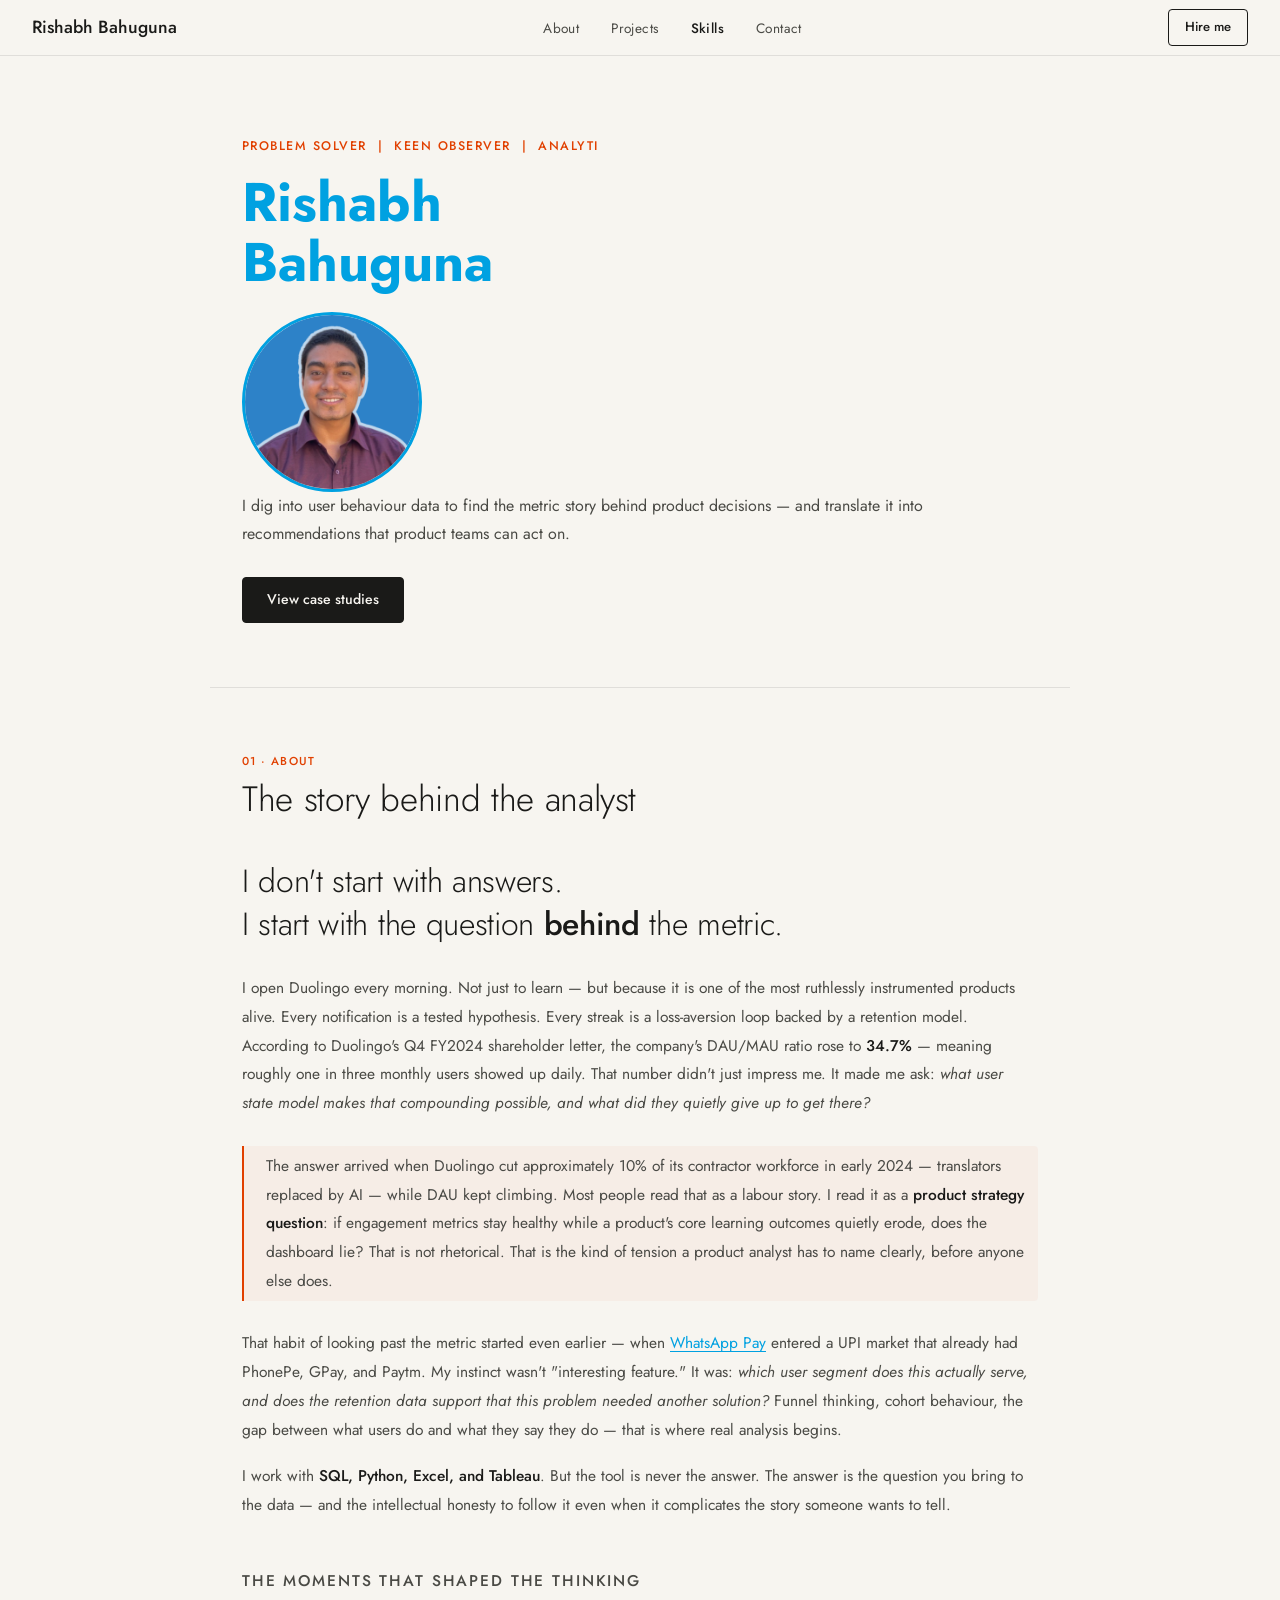
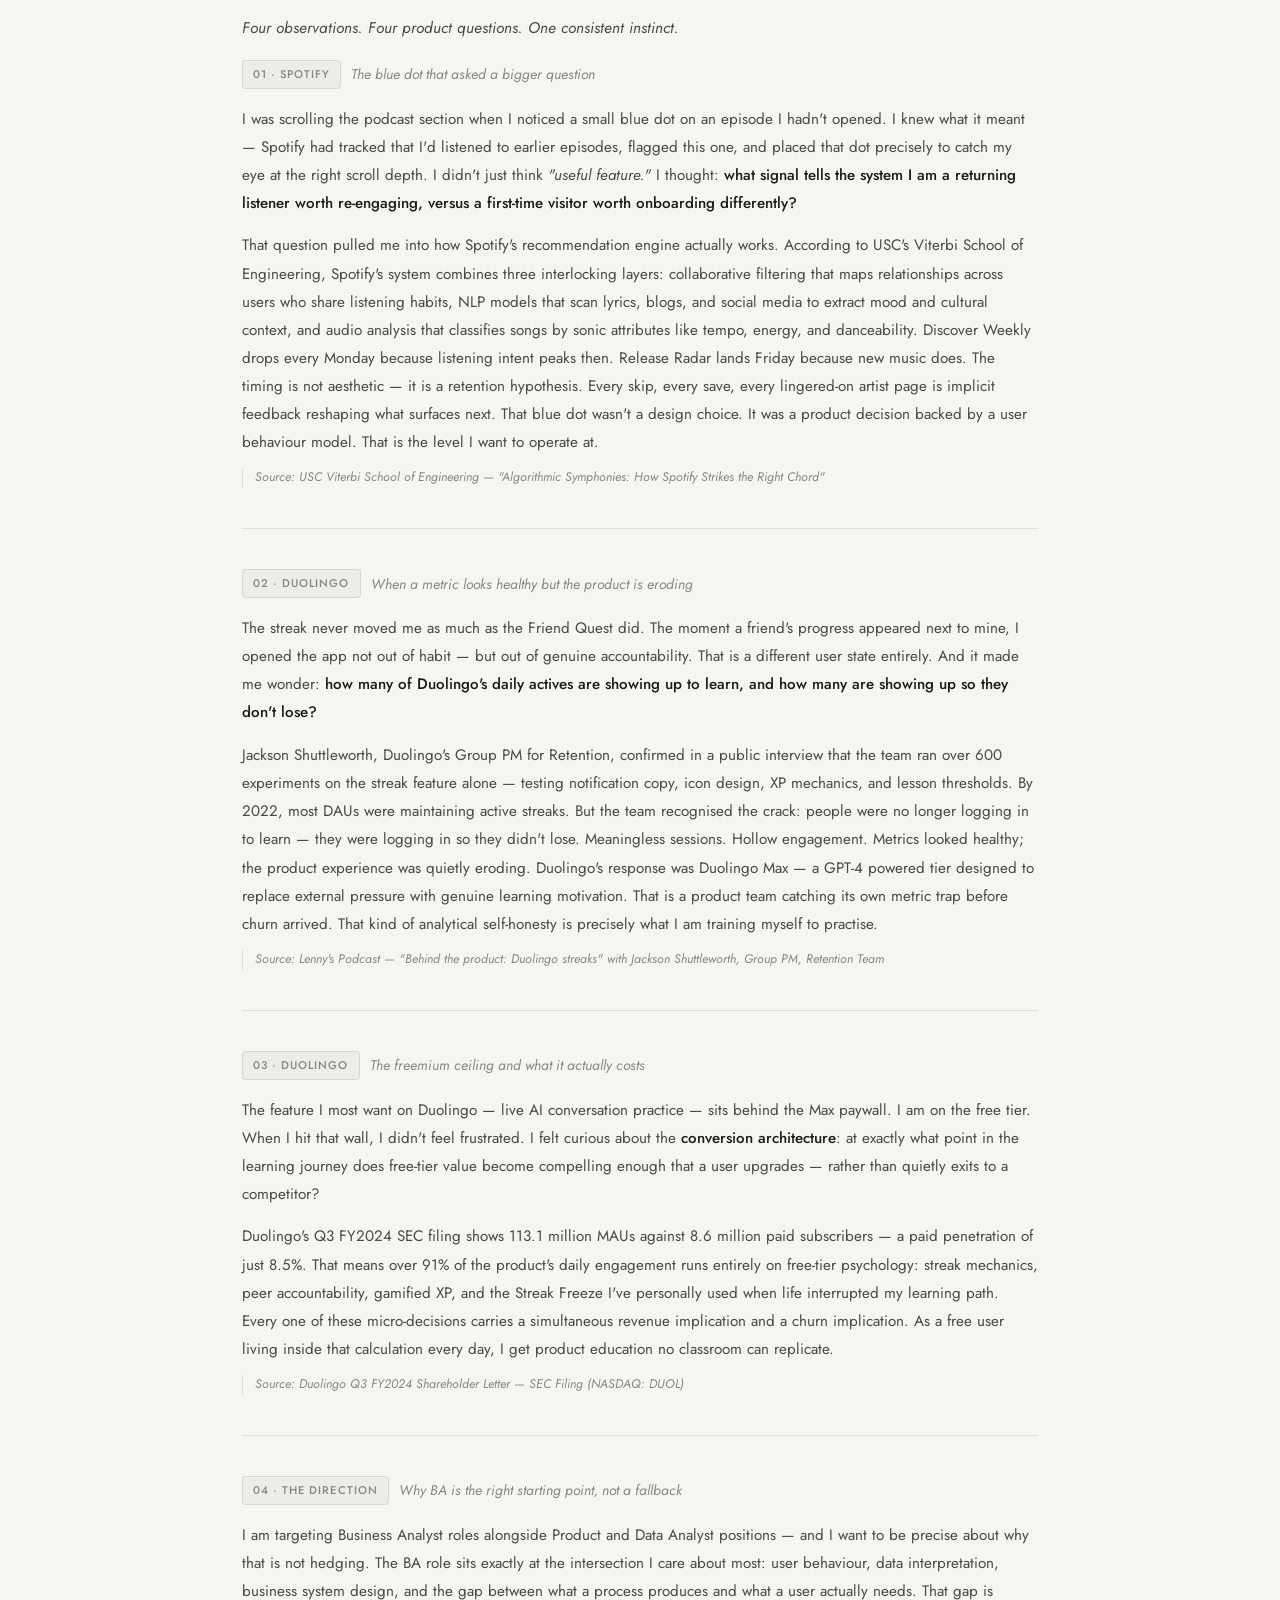
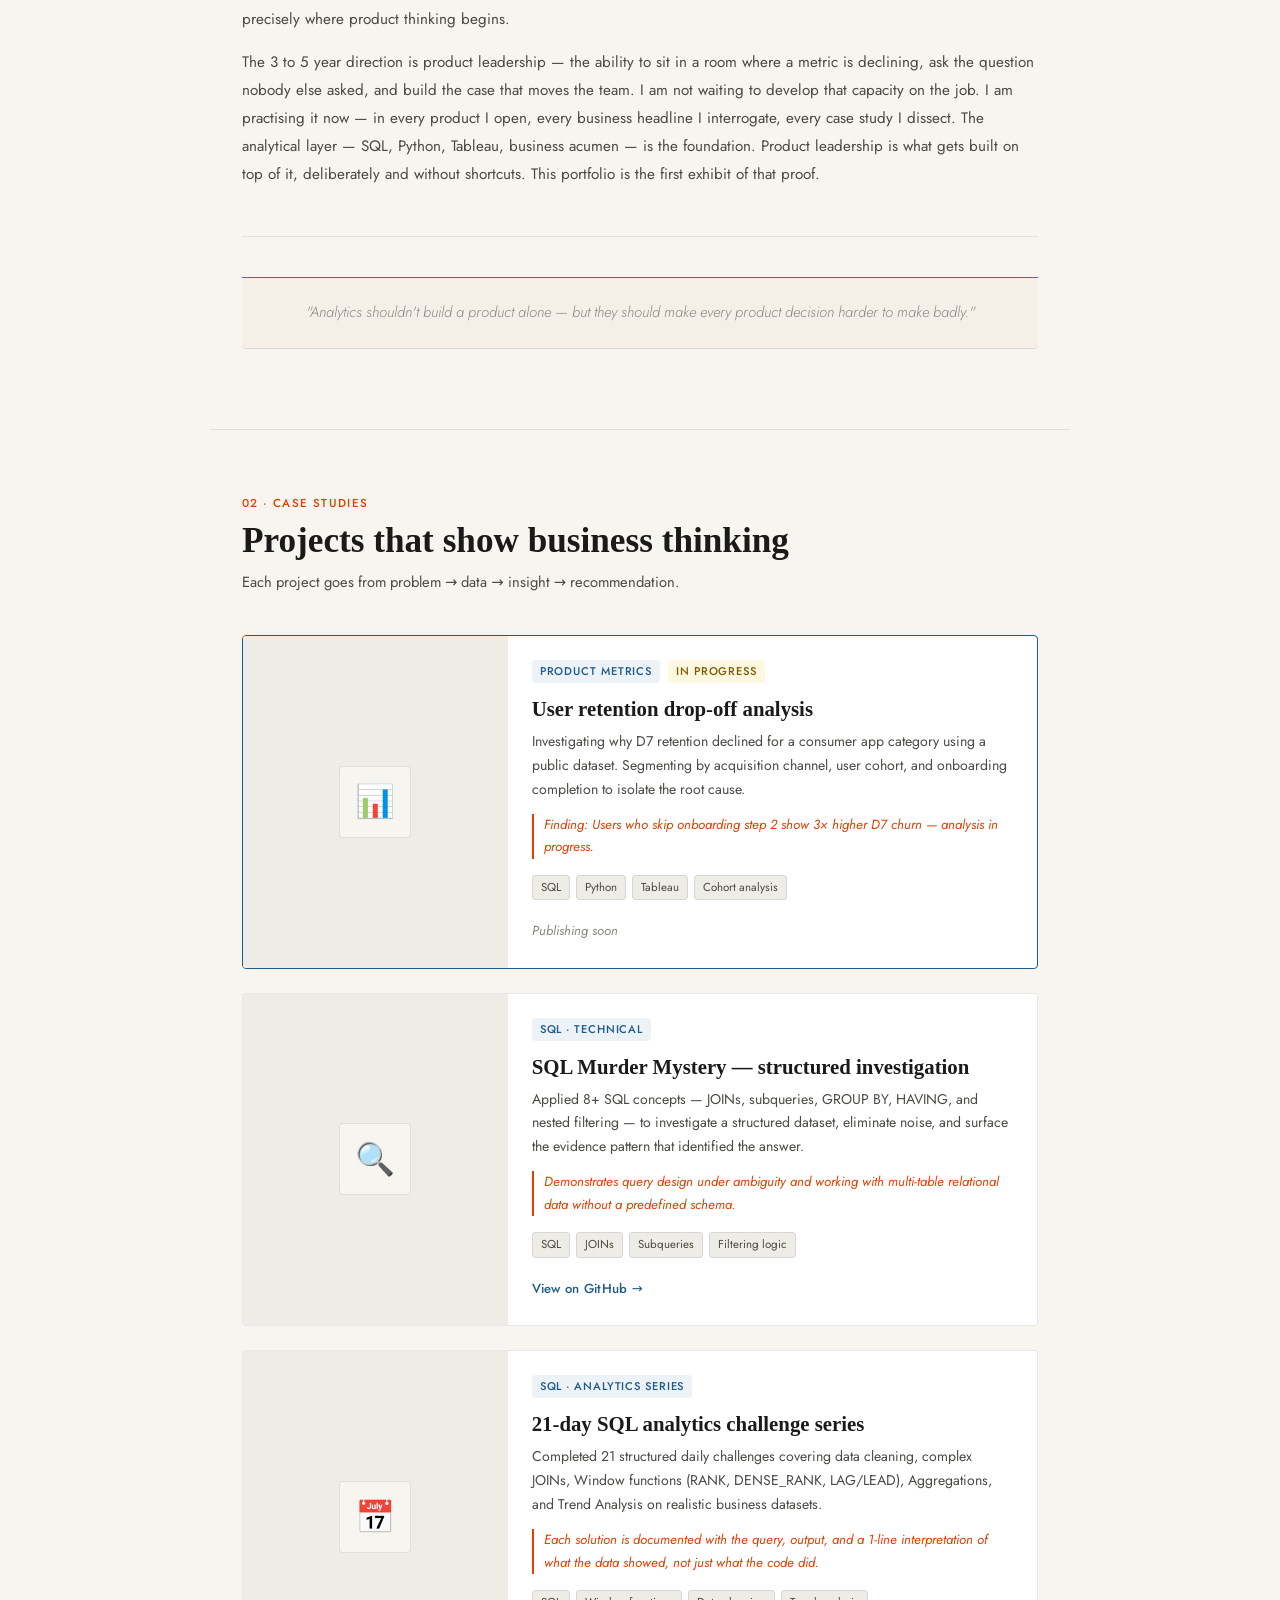
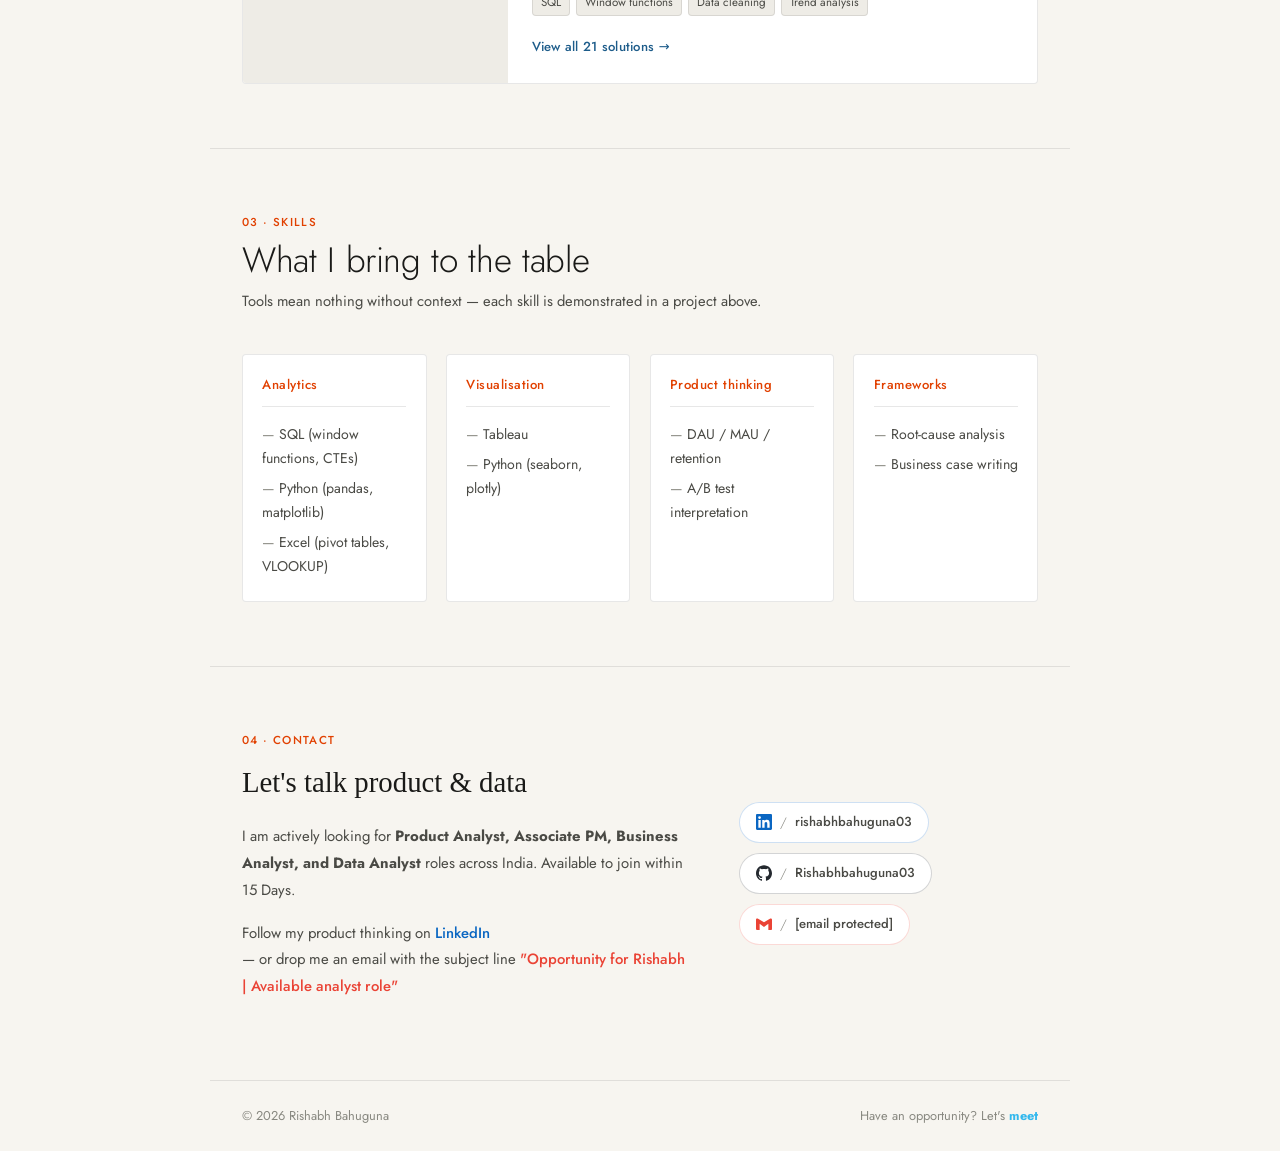
==== commit 2d053ac9: "updated css & html" ====
--- a/index.html
+++ b/index.html
@@ -31,18 +31,6 @@
       color: #00a1e1;
     }
 
-    /* Hero full-width layout — matches about section */
-    .hero {
-      display: block !important;
-    }
-    .hero-text {
-      max-width: 100% !important;
-      width: 100% !important;
-    }
-    .hero-desc {
-      max-width: 100% !important;
-    }
-
     /* Hire me button hover */
     .nav-cta:hover {
       background: #00a1e1 !important;
@@ -80,15 +68,15 @@
   <div class="hero-text">
     <div class="hero-eyebrow fade-up">Problem solver &nbsp;|&nbsp; Keen observer &nbsp;|&nbsp; Analytics</div>
     <h1 class="hero-name fade-up delay-1">Rishabh<br>Bahuguna</h1>
+        <div class="hero-photo">
+    <img src="assets/images/Professional_new.png" alt="Rishabh Bahuguna" />
+  </div>
     <p class="hero-desc fade-up delay-2">
       I dig into user behaviour data to find the metric story behind product decisions — and translate it into recommendations that product teams can act on.
     </p>
     <div class="hero-btns fade-up delay-3">
       <a class="btn-primary" href="#projects">View case studies</a>
     </div>
-  </div>
-  <div class="hero-photo">
-    <img src="images/Professional_new.png" alt="Rishabh Bahuguna" />
   </div>
 </div>
 
--- a/assets/css/style.css
+++ b/assets/css/style.css
@@ -228,7 +228,7 @@
   border-radius: 50%;
   border: 3px solid #00a1e1;
 }
-@media (max-width: 680px) {
+@media (max-width: 480px) {
   .hero {
     flex-direction: column;
     align-items: flex-start;
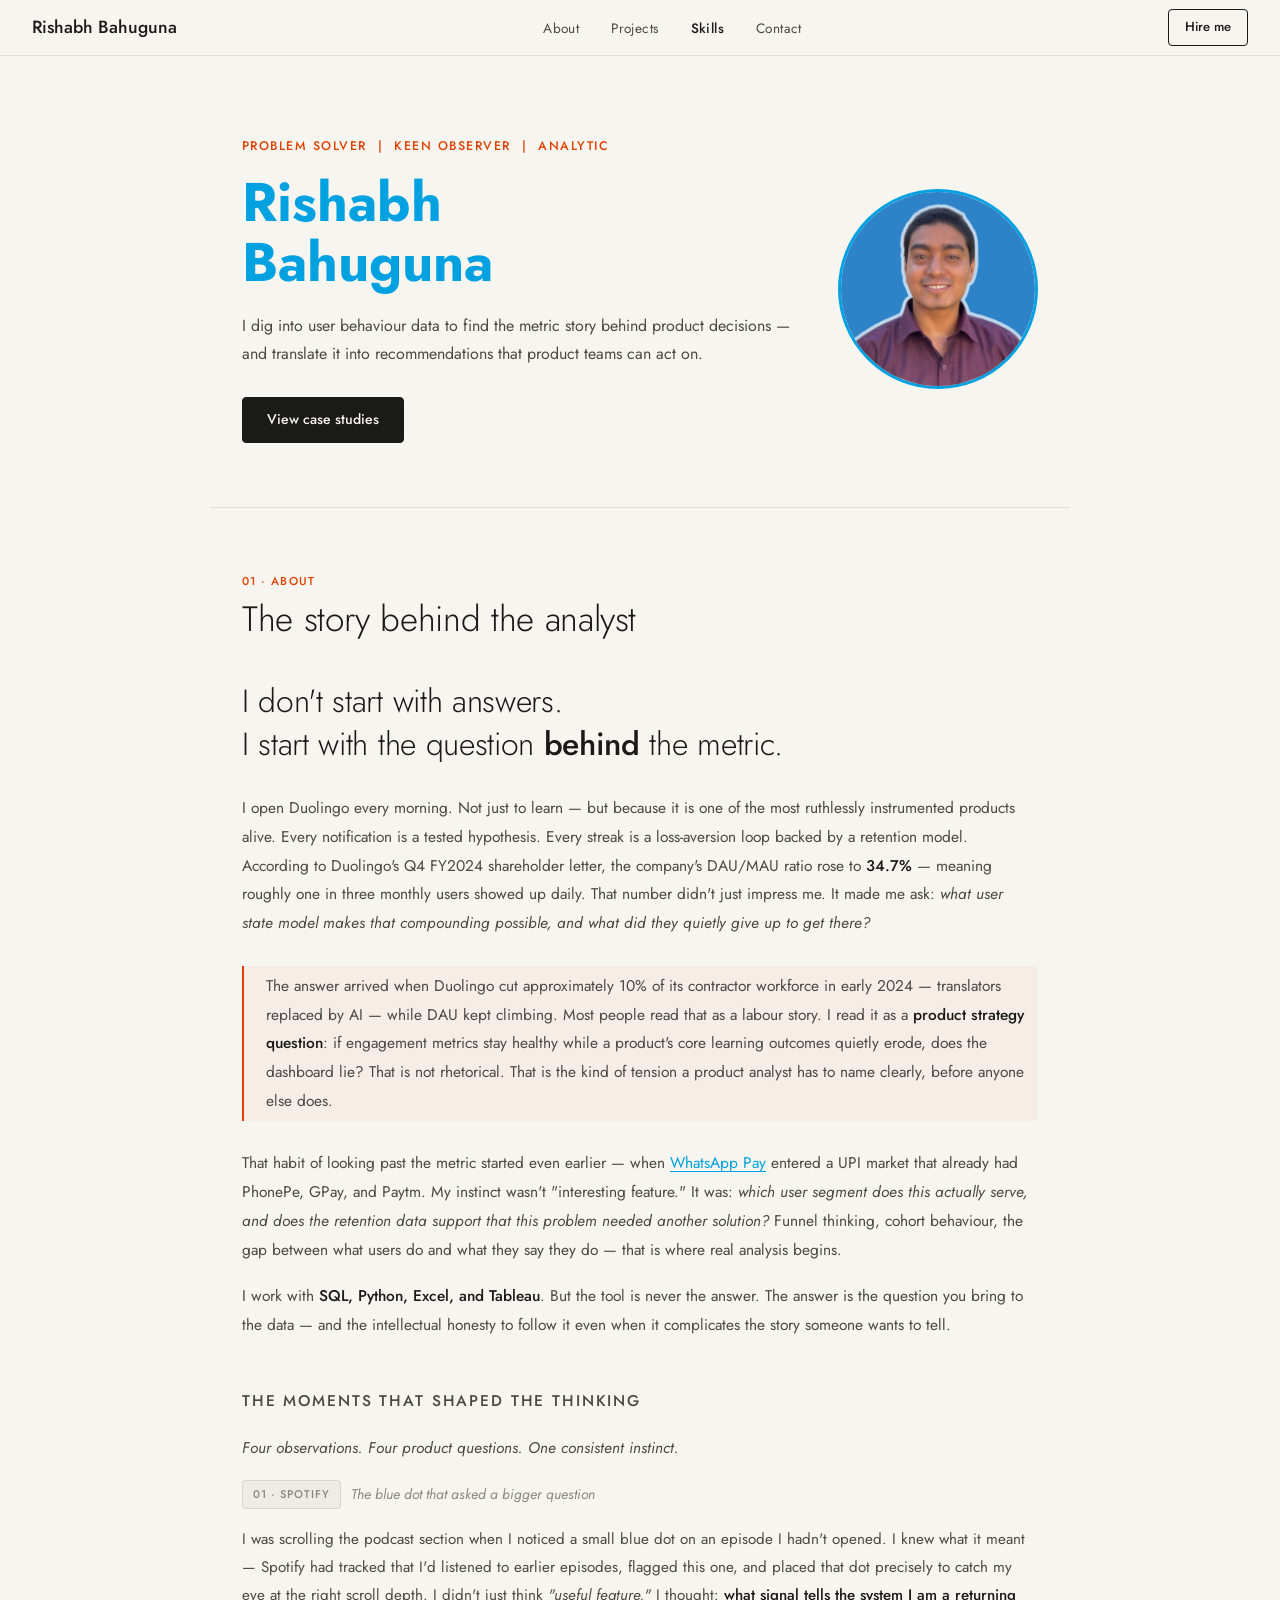
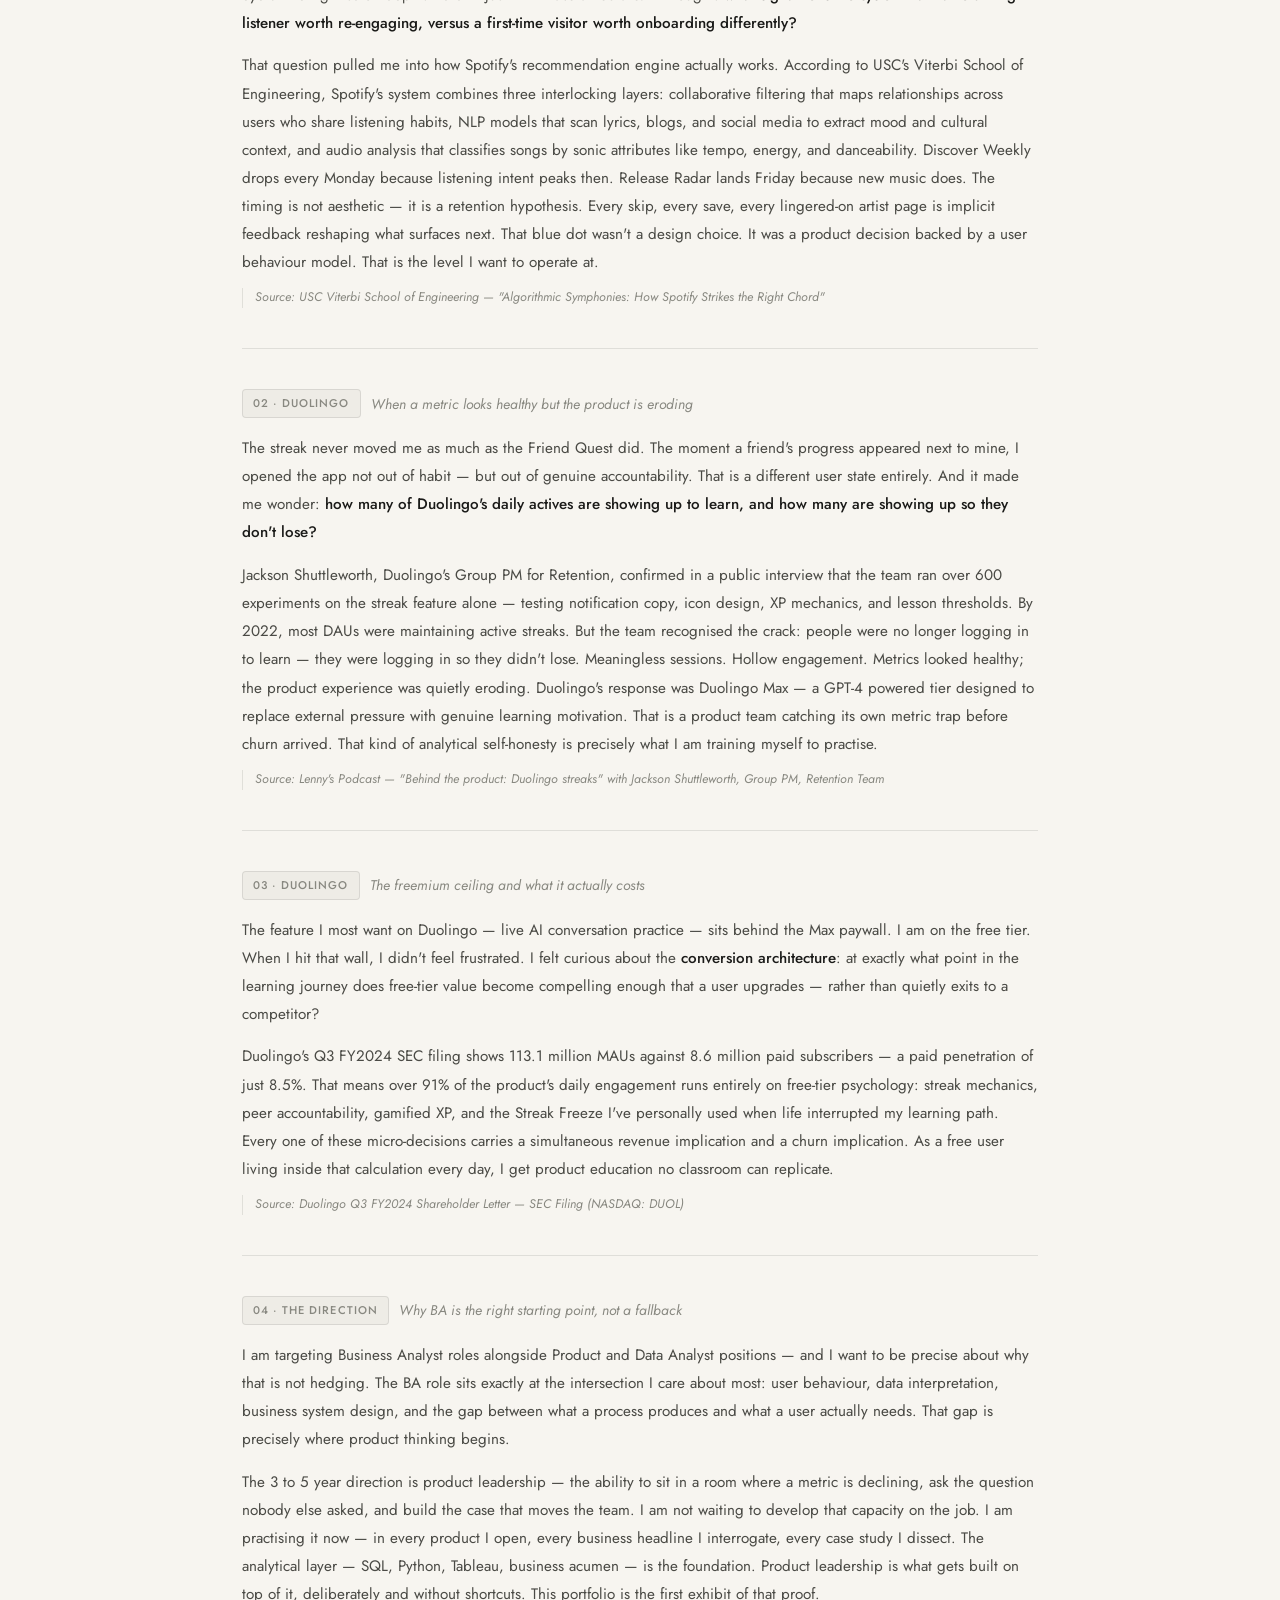
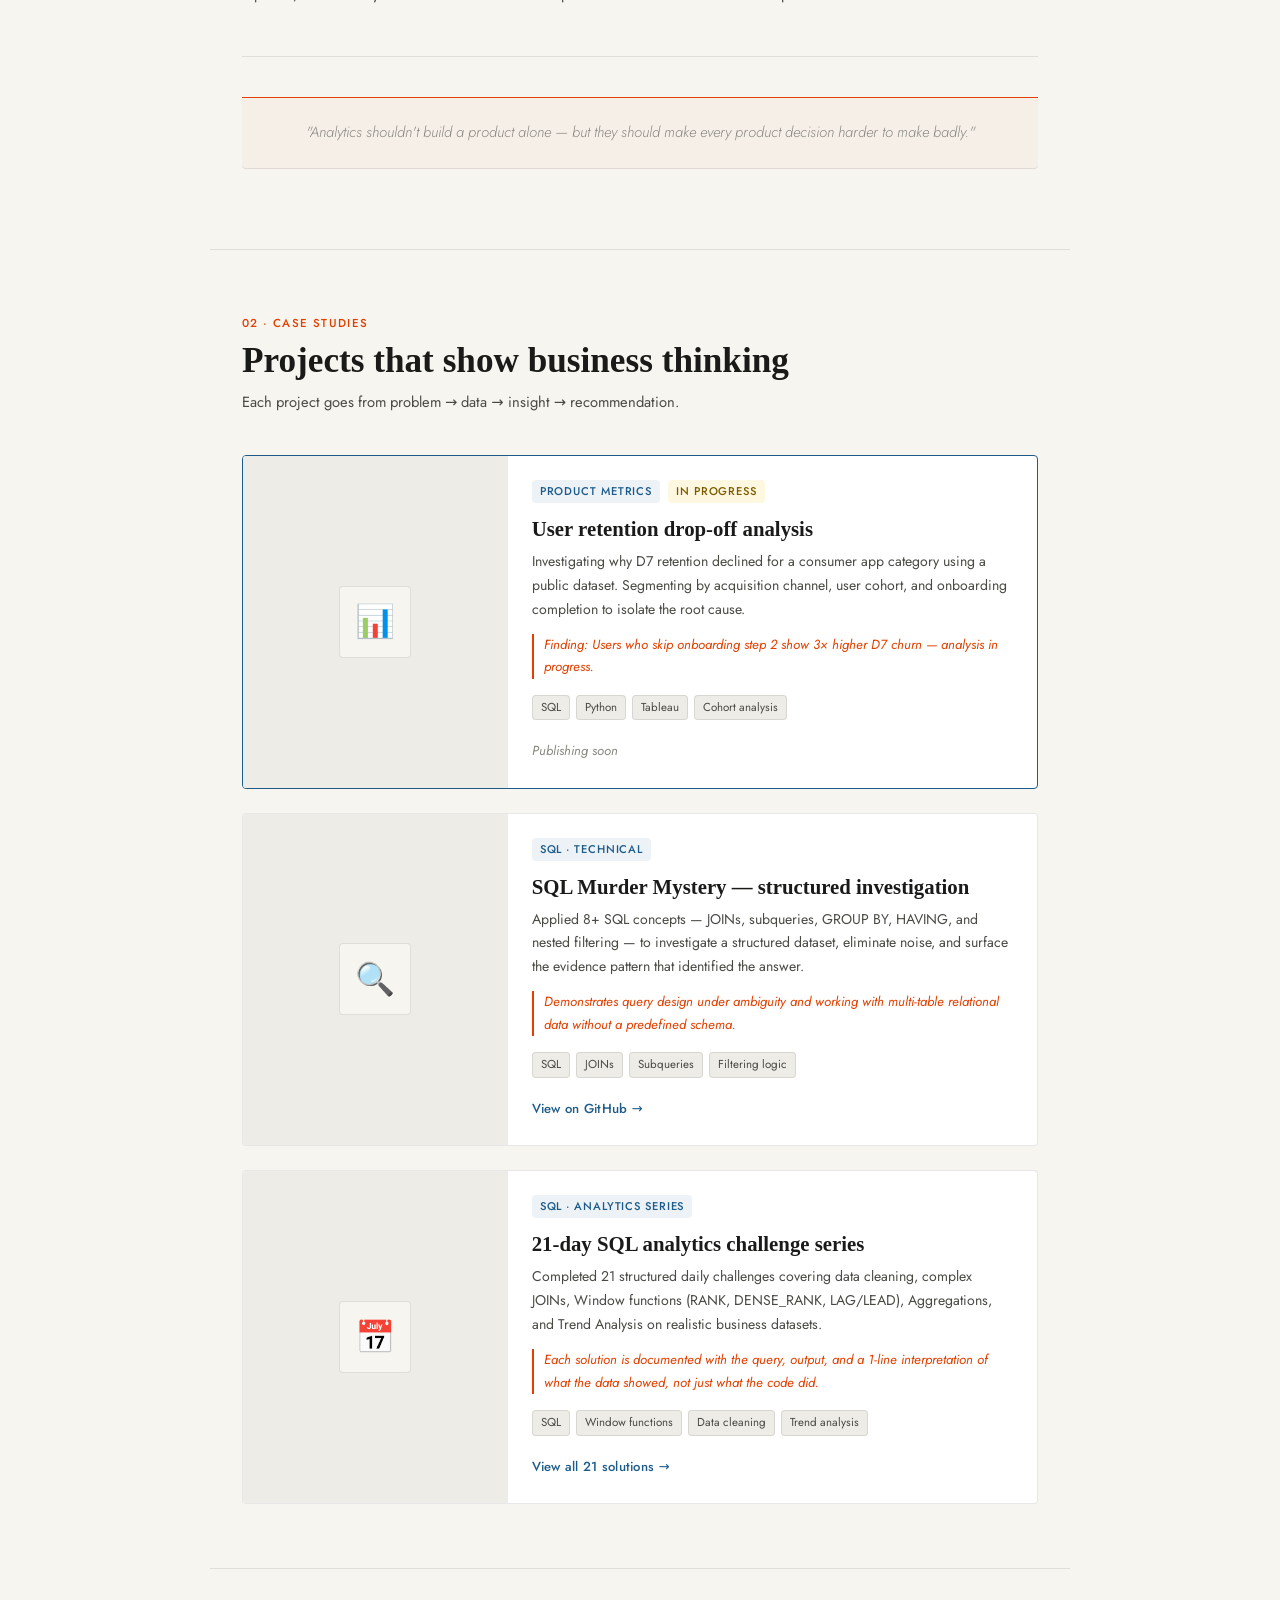
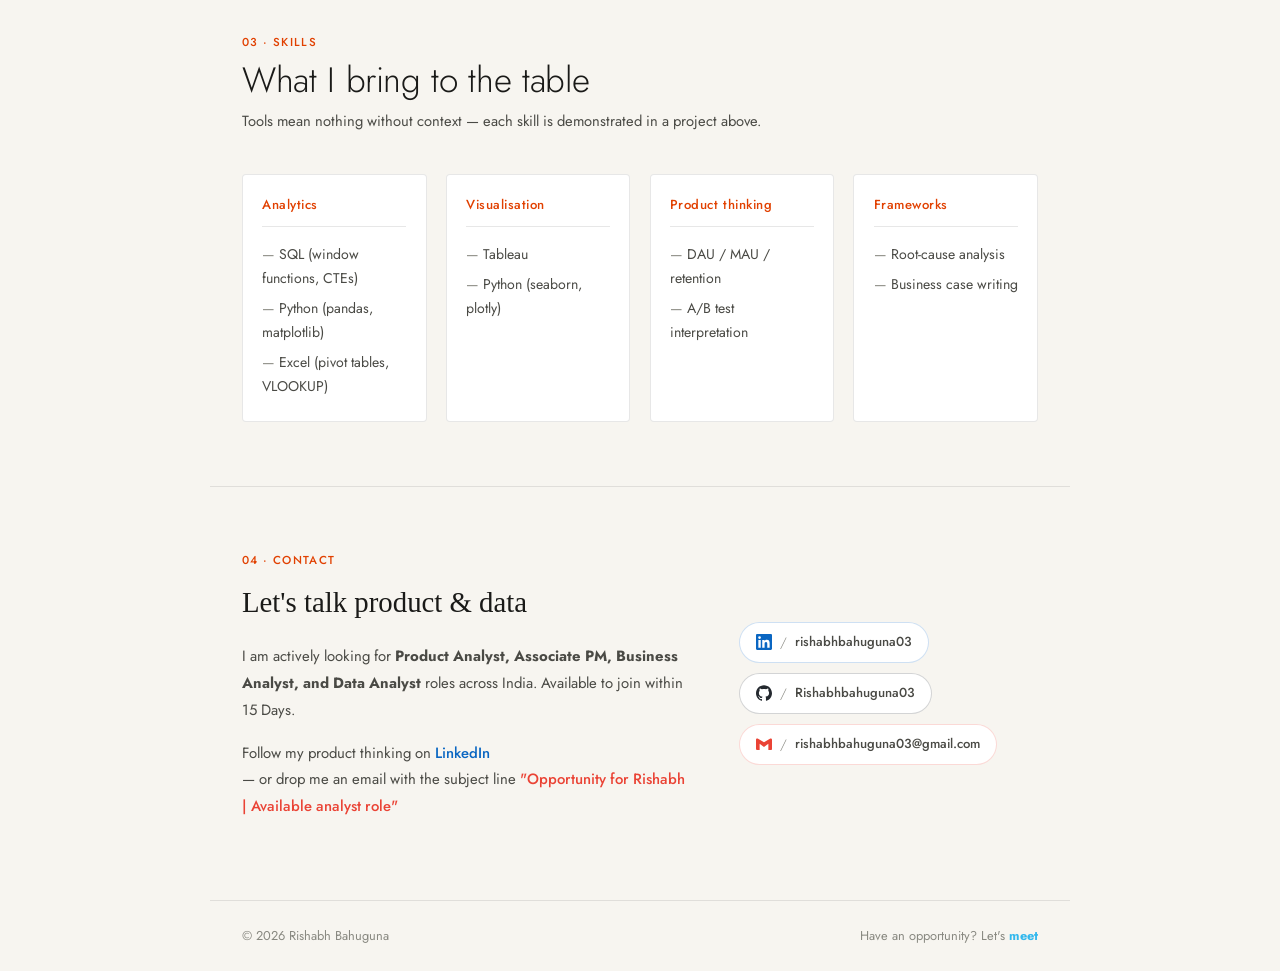
==== commit eb6da52d: "Updated css & html" ====
--- a/index.html
+++ b/index.html
@@ -17,20 +17,6 @@
   <link rel="stylesheet" href="assets/css/style.css" />
 
   <style>
-    /* Hero name override — Jost Bold, no italics */
-    .hero-name {
-      font-family: 'Jost', sans-serif;
-      font-weight: 700;
-      font-style: normal;
-      color: #00a1e1;
-    }
-    .hero-name em {
-      font-style: normal;
-      font-family: 'Jost', sans-serif;
-      font-weight: 700;
-      color: #00a1e1;
-    }
-
     /* Hire me button hover */
     .nav-cta:hover {
       background: #00a1e1 !important;
@@ -66,11 +52,8 @@
 <!-- HERO -->
 <div class="hero">
   <div class="hero-text">
-    <div class="hero-eyebrow fade-up">Problem solver &nbsp;|&nbsp; Keen observer &nbsp;|&nbsp; Analytics</div>
+    <div class="hero-eyebrow fade-up">PROBLEM SOLVER &nbsp;|&nbsp; KEEN OBSERVER &nbsp;|&nbsp; ANALYTICS</div>
     <h1 class="hero-name fade-up delay-1">Rishabh<br>Bahuguna</h1>
-        <div class="hero-photo">
-    <img src="assets/images/Professional_new.png" alt="Rishabh Bahuguna" />
-  </div>
     <p class="hero-desc fade-up delay-2">
       I dig into user behaviour data to find the metric story behind product decisions — and translate it into recommendations that product teams can act on.
     </p>
@@ -78,6 +61,9 @@
       <a class="btn-primary" href="#projects">View case studies</a>
     </div>
   </div>
+  <div class="hero-photo fade-up delay-2">
+    <img src="assets/images/Professional_new.png" alt="Rishabh Bahuguna" />
+  </div>
 </div>
 
 <hr class="divider" />
@@ -91,13 +77,11 @@
 
   <div class="about-body reveal">
 
-    <!-- Opening headline -->
     <h3 class="about-headline">
       I don't start with answers.<br>
       I start with the question <strong>behind</strong> the metric.
     </h3>
 
-    <!-- About narrative -->
     <p>
       I open Duolingo every morning. Not just to learn — but because it is one of the most ruthlessly instrumented products alive. Every notification is a tested hypothesis. Every streak is a loss-aversion loop backed by a retention model. According to Duolingo's Q4 FY2024 shareholder letter, the company's DAU/MAU ratio rose to <strong>34.7%</strong> — meaning roughly one in three monthly users showed up daily. That number didn't just impress me. It made me ask: <em>what user state model makes that compounding possible, and what did they quietly give up to get there?</em>
     </p>
@@ -119,11 +103,9 @@
       I work with <strong>SQL, Python, Excel, and Tableau</strong>. But the tool is never the answer. The answer is the question you bring to the data — and the intellectual honesty to follow it even when it complicates the story someone wants to tell.
     </p>
 
-    <!-- Stories section -->
     <p class="stories-label">The moments that shaped the thinking</p>
     <p class="stories-sub">Four observations. Four product questions. One consistent instinct.</p>
 
-    <!-- Story 01 · Spotify -->
     <div class="story-card">
       <div class="story-card-header">
         <span class="story-tag">01 · Spotify</span>
@@ -138,7 +120,6 @@
       <span class="story-source">Source: USC Viterbi School of Engineering — "Algorithmic Symphonies: How Spotify Strikes the Right Chord"</span>
     </div>
 
-    <!-- Story 02 · Duolingo retention -->
     <div class="story-card">
       <div class="story-card-header">
         <span class="story-tag">02 · Duolingo</span>
@@ -153,7 +134,6 @@
       <span class="story-source">Source: Lenny's Podcast — "Behind the product: Duolingo streaks" with Jackson Shuttleworth, Group PM, Retention Team</span>
     </div>
 
-    <!-- Story 03 · Duolingo freemium -->
     <div class="story-card">
       <div class="story-card-header">
         <span class="story-tag">03 · Duolingo</span>
@@ -168,7 +148,6 @@
       <span class="story-source">Source: Duolingo Q3 FY2024 Shareholder Letter — SEC Filing (NASDAQ: DUOL)</span>
     </div>
 
-    <!-- Story 04 · The direction -->
     <div class="story-card">
       <div class="story-card-header">
         <span class="story-tag">04 · The direction</span>
@@ -182,7 +161,6 @@
       </p>
     </div>
 
-    <!-- Closing quote -->
     <div class="about-closing-quote">
       <p>"Analytics shouldn't build a product alone — but they should make every product decision harder to make badly."</p>
     </div>
@@ -344,7 +322,8 @@
            target="_blank" rel="noopener"
            style="color:#0a66c2; font-weight:500; text-decoration:none;">LinkedIn</a>
         <br>— or drop me an email with the subject line
-        <a href="/cdn-cgi/l/email-protection#75071c061d14171d17141d0012001b144546351218141c195b161a184a0600171f101601483a05051a0701001b1c010c504745131a07504745271c061d14171d5047455042365047453403141c1914171910504745141b14190c0601504745071a1910" style="color:#EA4335; font-weight:500; text-decoration:none;">
+        <a href="mailto:rishabhbahuguna03@gmail.com?subject=Opportunity%20for%20Rishabh%20%7C%20Available%20analyst%20role"
+           style="color:#EA4335; font-weight:500; text-decoration:none;">
           "Opportunity for Rishabh | Available analyst role"
         </a>
       </p>
@@ -360,17 +339,18 @@
         <span class="pill-slash">/</span>
         <span class="pill-username">Rishabhbahuguna03</span>
       </a>
-      <a class="contact-pill email" href="/cdn-cgi/l/email-protection#8efce7fde6efece6ecefe6fbe9fbe0efbebdcee9e3efe7e2a0ede1e3">
+      <a class="contact-pill email" href="mailto:rishabhbahuguna03@gmail.com">
         <svg width="16" height="16" viewBox="0 0 24 24" fill="currentColor"><path d="M24 5.457v13.909c0 .904-.732 1.636-1.636 1.636h-3.819V11.73L12 16.364l-6.545-4.636v9.273H1.636A1.636 1.636 0 0 1 0 19.366V5.457c0-.904.732-1.636 1.636-1.636h.909L12 9.273l9.455-5.452h.909A1.636 1.636 0 0 1 24 5.457z"/></svg>
         <span class="pill-slash">/</span>
-        <span class="pill-username"><span class="__cf_email__" data-cfemail="52203b213a33303a30333a2735273c33626112353f333b3e7c313d3f">[email&#160;protected]</span></span>
+        <span class="pill-username">rishabhbahuguna03@gmail.com</span>
       </a>
     </div>
   </div>
 </section>
 
 <footer>
-  <span class="footer-note">© 2026 Rishabh Bahuguna</span>  <span class="footer-note">
+  <span class="footer-note">© 2026 Rishabh Bahuguna</span>
+  <span class="footer-note">
     Have an opportunity? Let's
     <a href="https://calendly.com/rishabh03/30min" target="_blank" rel="noopener noreferrer"
        style="color:#33b8ed; font-weight:700; text-decoration:none;">meet</a>
--- a/assets/css/style.css
+++ b/assets/css/style.css
@@ -162,25 +162,12 @@
   margin: 0 auto;
   padding: 5rem 2rem 4rem;
   display: flex;
-  align-items: flex-start;
+  align-items: center;
   justify-content: space-between;
   gap: 3rem;
 }
-
 .hero-text {
   flex: 1;
-}
-.hero-photo {
-  flex-shrink: 0;
-  width: 180px;
-  height: 180px;
-}
-.hero-photo img {
-  width: 100%;
-  height: 100%;
-  object-fit: cover;
-  border-radius: 50%;
-  border: 3px solid #00a1e1;
 }
 .hero-eyebrow {
   font-size: 0.78rem;
@@ -218,28 +205,18 @@
 }
 .hero-photo {
   flex-shrink: 0;
-  width: 180px;
-  height: 180px;
+  width: 200px;
+  height: 200px;
 }
 .hero-photo img {
   width: 100%;
   height: 100%;
   object-fit: cover;
   border-radius: 50%;
-  border: 3px solid #00a1e1;
-}
-@media (max-width: 480px) {
-  .hero {
-    flex-direction: column;
-    align-items: flex-start;
-    padding: 3rem 1.5rem 2.5rem;
-    gap: 1.5rem;
-  }
-  .hero-photo {
-    width: 120px;
-    height: 120px;
-  }
-}
+  border: 3px solid var(--brand);
+}
+
+/* ── Buttons ────────────────────────────────────────────────── */
 .btn-primary {
   font-size: 0.88rem;
   font-weight: 500;
@@ -300,9 +277,7 @@
   color: var(--ink);
   font-weight: 500;
 }
-.about-body em {
-  font-style: italic;
-}
+.about-body em { font-style: italic; }
 .about-body a {
   color: var(--brand);
   text-decoration: underline;
@@ -311,7 +286,6 @@
 }
 .about-body a:hover { opacity: 0.75; }
 
-/* Opening headline */
 .about-headline {
   font-family: 'Jost', 'Century Gothic', system-ui, sans-serif;
   font-size: clamp(1.5rem, 3vw, 2rem);
@@ -328,7 +302,6 @@
   color: var(--accent2);
 }
 
-/* Pull quote */
 .about-pull {
   border-left: 2.5px solid var(--accent);
   padding: 6px 0 6px 22px;
@@ -343,7 +316,6 @@
   margin: 0;
 }
 
-/* Stories sub-section */
 .stories-label {
   font-size: 0.72rem;
   font-weight: 500;
@@ -362,7 +334,6 @@
   display: block;
 }
 
-/* Story cards */
 .story-card {
   padding-bottom: 2.5rem;
   margin-bottom: 2.5rem;
@@ -417,7 +388,6 @@
   line-height: 1.6;
 }
 
-/* About footer strip */
 .about-footer-strip {
   display: grid;
   grid-template-columns: repeat(3, 1fr);
@@ -445,7 +415,6 @@
   line-height: 1.5;
 }
 
-/* Closing quote */
 .about-closing-quote {
   border-top: 1px solid var(--accent);
   border-bottom: 1px solid var(--border);
@@ -464,7 +433,6 @@
   margin: 0;
 }
 
-/* Sidebar blocks (kept for backward compat) */
 .about-grid {
   display: grid;
   grid-template-columns: 3fr 2fr;
@@ -694,14 +662,8 @@
   width: fit-content;
 }
 .contact-pill svg { flex-shrink: 0; }
-.contact-pill .pill-slash {
-  color: var(--ink3);
-  font-weight: 300;
-}
-.contact-pill .pill-username {
-  color: var(--ink2);
-  font-size: 0.82rem;
-}
+.contact-pill .pill-slash { color: var(--ink3); font-weight: 300; }
+.contact-pill .pill-username { color: var(--ink2); font-size: 0.82rem; }
 .contact-pill:hover .pill-username { color: var(--ink); }
 
 .contact-pill.linkedin { color: #0a66c2; border-color: rgba(10,102,194,0.2); }
@@ -758,7 +720,14 @@
 /* ── Responsive ─────────────────────────────────────────────── */
 @media (max-width: 680px) {
   .hero {
+    flex-direction: column;
+    align-items: flex-start;
     padding: 3rem 1.5rem 2.5rem;
+    gap: 1.5rem;
+  }
+  .hero-photo {
+    width: 120px;
+    height: 120px;
   }
   .about-grid  { grid-template-columns: 1fr; }
   .about-footer-strip { grid-template-columns: 1fr; }
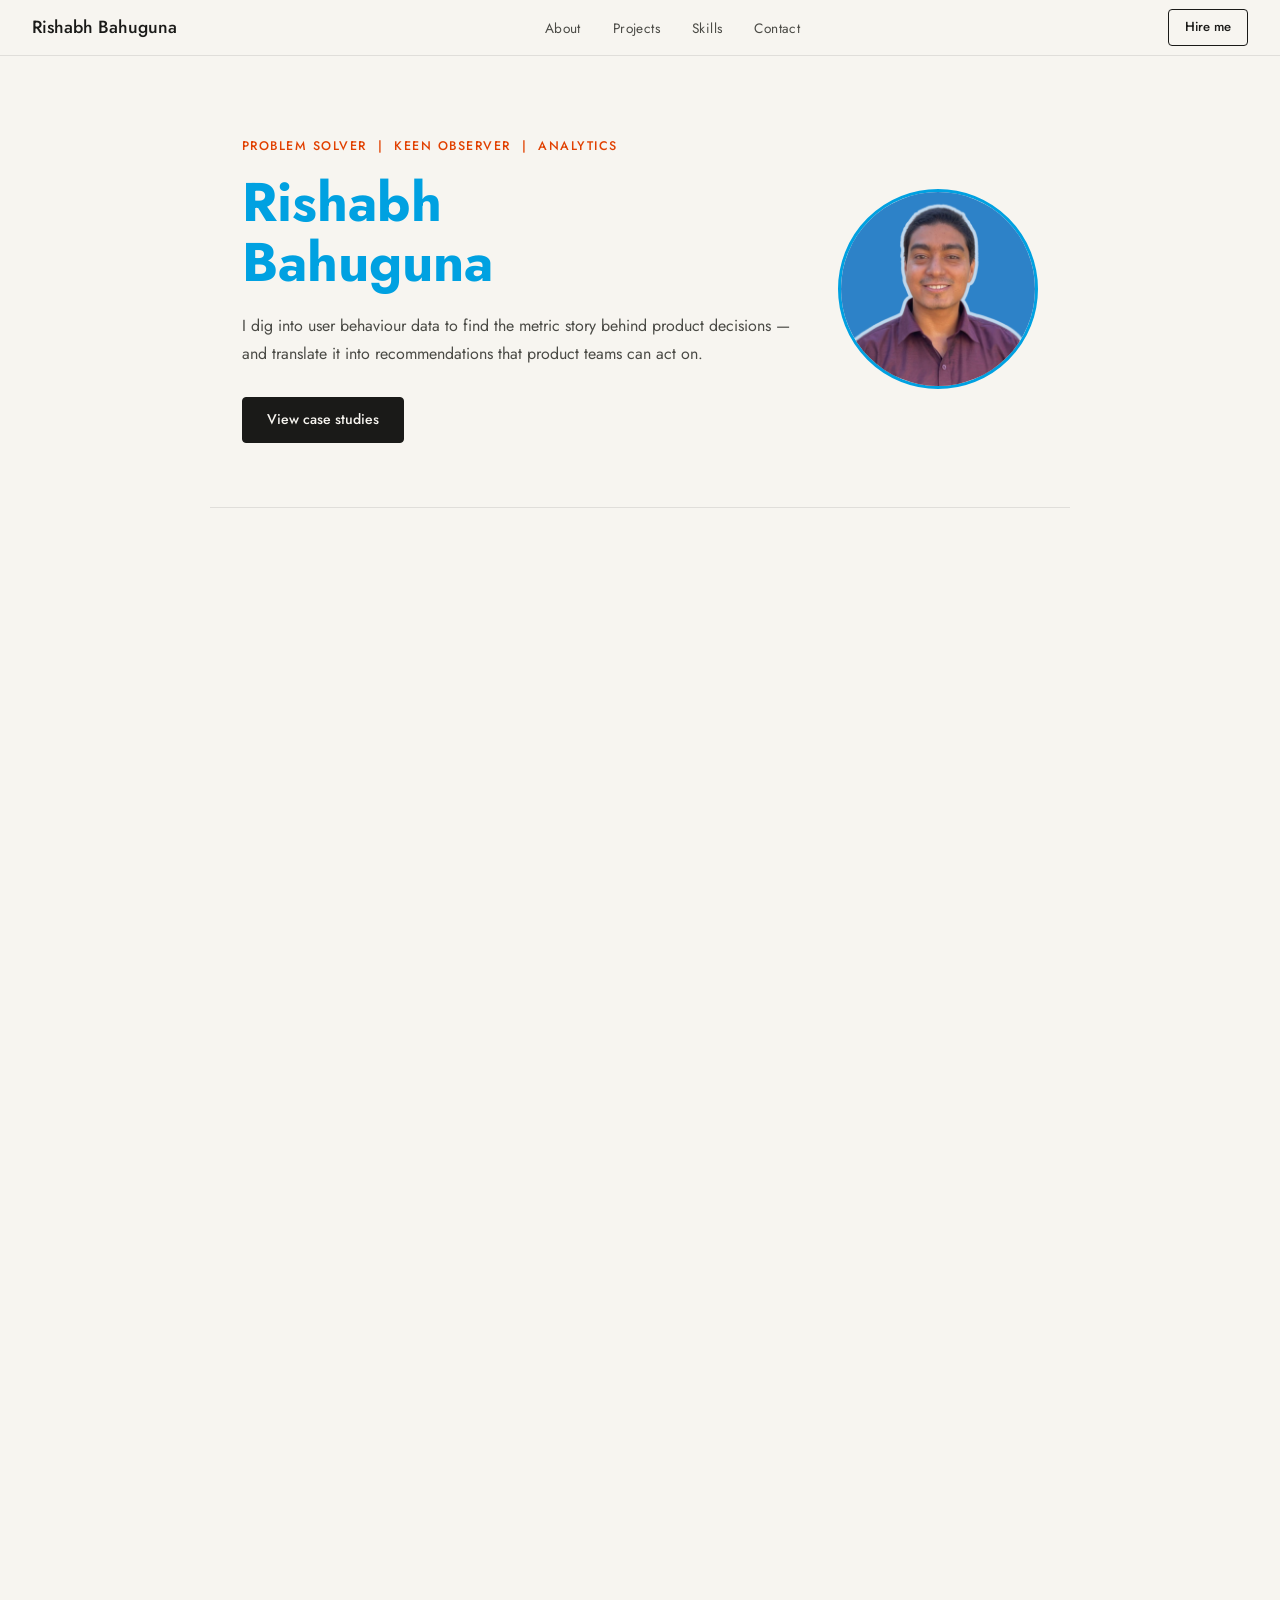
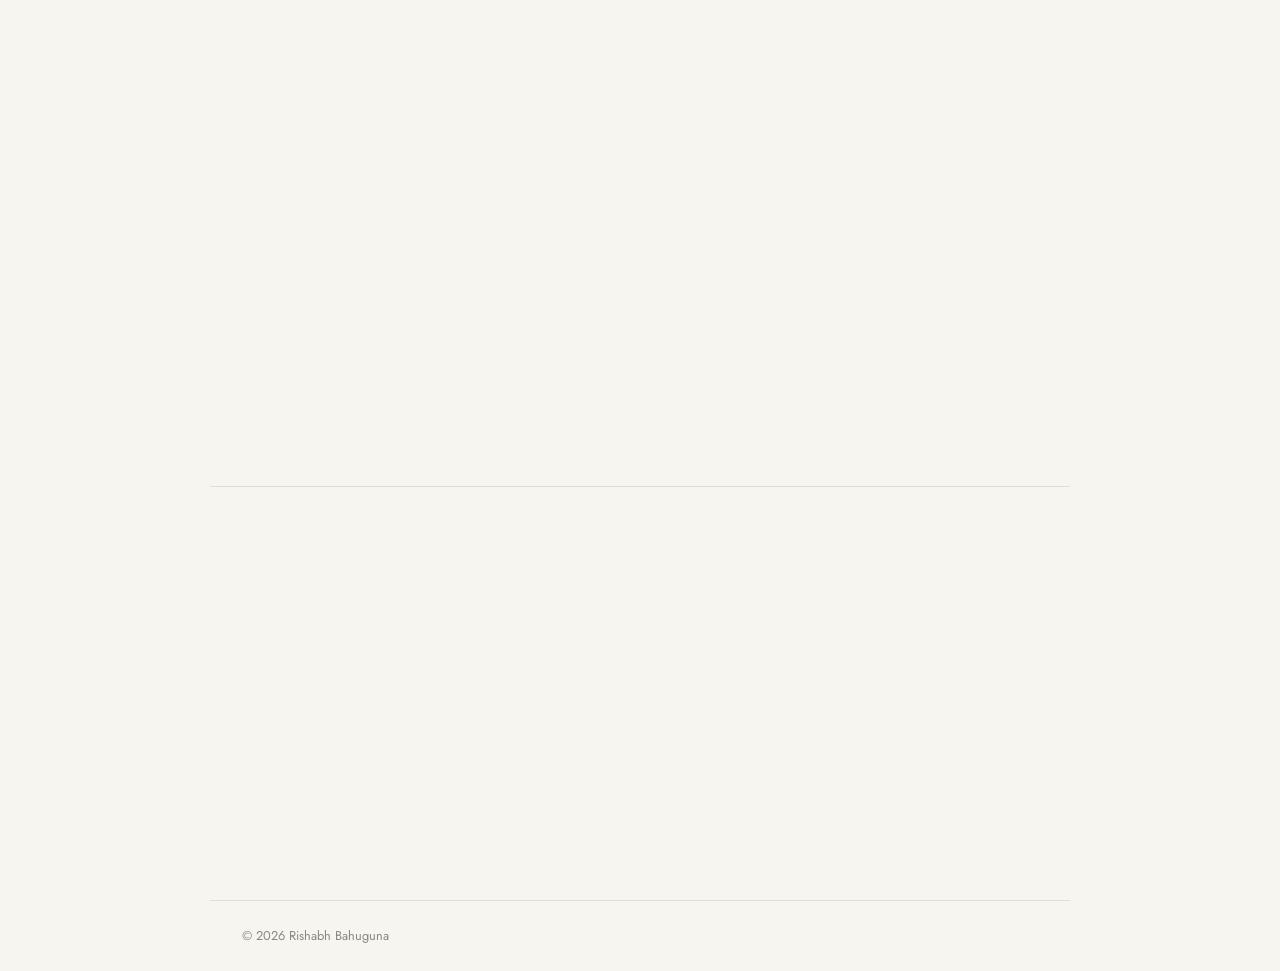
==== commit 072b8a65: "Update index.html" ====
--- a/index.html
+++ b/index.html
@@ -39,7 +39,7 @@
   <button class="nav-hamburger" aria-label="Toggle menu" aria-expanded="false">
     <span></span><span></span><span></span>
   </button>
-  <a class="nav-cta" href="mailto:rishabhbahuguna03@gmail.com">Hire me</a>
+  <a class="nav-cta" href="/cdn-cgi/l/email-protection#77051e041f16151f15161f0210021916474437101a161e1b5914181a">Hire me</a>
 </nav>
 
 <div class="mobile-menu">
@@ -83,24 +83,24 @@
     </h3>
 
     <p>
-      I open Duolingo every morning. Not just to learn — but because it is one of the most ruthlessly instrumented products alive. Every notification is a tested hypothesis. Every streak is a loss-aversion loop backed by a retention model. According to Duolingo's Q4 FY2024 shareholder letter, the company's DAU/MAU ratio rose to <strong>34.7%</strong> — meaning roughly one in three monthly users showed up daily. That number didn't just impress me. It made me ask: <em>what user state model makes that compounding possible, and what did they quietly give up to get there?</em>
+      I open <a href="https://www.duolingo.com" target="_blank" rel="noopener"><span style="color:#58CC02; font-weight:500;">Duolingo</span></a> every morning. Not just to learn — but because it is one of the most ruthlessly instrumented products alive. Every notification is a tested hypothesis. Every streak is a loss-aversion loop backed by a retention model. According to <span style="color:#58CC02; font-weight:500;">Duolingo</span><span style="color:var(--ink2);">'s</span> <a href="https://www.sec.gov/Archives/edgar/data/1562088/000156208825000039/q4fy24duolingo12-31x24shar.htm" target="_blank" rel="noopener">Q4 FY2024 shareholder letter</a>, the company's DAU/MAU ratio rose to <strong>34.7%</strong> — meaning roughly one in three monthly users showed up daily. That number didn't just impress me. It made me ask: <em>what user state model makes that compounding possible, and what did they quietly give up to get there?</em>
     </p>
 
     <div class="about-pull">
       <p>
-        The answer arrived when Duolingo cut approximately 10% of its contractor workforce in early 2024 — translators replaced by AI — while DAU kept climbing. Most people read that as a labour story. I read it as a <strong>product strategy question</strong>: if engagement metrics stay healthy while a product's core learning outcomes quietly erode, does the dashboard lie? That is not rhetorical. That is the kind of tension a product analyst has to name clearly, before anyone else does.
+        The answer arrived when <span style="color:#58CC02; font-weight:500;">Duolingo</span> cut approximately 10% of its contractor workforce in <a href="https://techcrunch.com/2024/01/09/duolingo-cut-10-of-its-contractor-workforce-as-the-company-embraces-ai/" target="_blank" rel="noopener">early 2024</a> — translators replaced by AI — while DAU kept climbing. Most people read that as a labour story. I read it as a <strong>product strategy question</strong>: if engagement metrics stay healthy while a product's core learning outcomes quietly erode, does the dashboard lie? That is not rhetorical. That is the kind of tension a product analyst has to name clearly, before anyone else does.
       </p>
     </div>
 
     <p>
       That habit of looking past the metric started even earlier — when
       <a href="https://www.business-standard.com/technology/tech-news/whatsapp-pay-what-is-it-how-to-enable-it-competitors-in-india-and-more-125010100440_1.html"
-         target="_blank" rel="noopener">WhatsApp Pay</a>
+         target="_blank" rel="noopener"><strong>WhatsApp Pay</strong></a>
       entered a UPI market that already had PhonePe, GPay, and Paytm. My instinct wasn't "interesting feature." It was: <em>which user segment does this actually serve, and does the retention data support that this problem needed another solution?</em> Funnel thinking, cohort behaviour, the gap between what users do and what they say they do — that is where real analysis begins.
     </p>
 
     <p>
-      I work with <strong>SQL, Python, Excel, and Tableau</strong>. But the tool is never the answer. The answer is the question you bring to the data — and the intellectual honesty to follow it even when it complicates the story someone wants to tell.
+      I work with <strong>SQL, Python, Excel, and Tableau</strong>. What matters more than the tool is the question I bring to it — and the willingness to say what the data actually shows, not just what the brief expected.
     </p>
 
     <p class="stories-label">The moments that shaped the thinking</p>
@@ -322,8 +322,7 @@
            target="_blank" rel="noopener"
            style="color:#0a66c2; font-weight:500; text-decoration:none;">LinkedIn</a>
         <br>— or drop me an email with the subject line
-        <a href="mailto:rishabhbahuguna03@gmail.com?subject=Opportunity%20for%20Rishabh%20%7C%20Available%20analyst%20role"
-           style="color:#EA4335; font-weight:500; text-decoration:none;">
+        <a href="/cdn-cgi/l/email-protection#32405b415a53505a50535a4755475c53020172555f535b5e1c515d5f0d414750585751460f7d42425d4046475c5b464b170002545d40170002605b415a53505a1700021705711700027344535b5e53505e57170002535c535e4b4146170002405d5e57" style="color:#EA4335; font-weight:500; text-decoration:none;">
           "Opportunity for Rishabh | Available analyst role"
         </a>
       </p>
@@ -339,24 +338,14 @@
         <span class="pill-slash">/</span>
         <span class="pill-username">Rishabhbahuguna03</span>
       </a>
-      <a class="contact-pill email" href="mailto:rishabhbahuguna03@gmail.com">
+      <a class="contact-pill email" href="/cdn-cgi/l/email-protection#82f0ebf1eae3e0eae0e3eaf7e5f7ece3b2b1c2e5efe3ebeeace1edef">
         <svg width="16" height="16" viewBox="0 0 24 24" fill="currentColor"><path d="M24 5.457v13.909c0 .904-.732 1.636-1.636 1.636h-3.819V11.73L12 16.364l-6.545-4.636v9.273H1.636A1.636 1.636 0 0 1 0 19.366V5.457c0-.904.732-1.636 1.636-1.636h.909L12 9.273l9.455-5.452h.909A1.636 1.636 0 0 1 24 5.457z"/></svg>
         <span class="pill-slash">/</span>
-        <span class="pill-username">rishabhbahuguna03@gmail.com</span>
+        <span class="pill-username"><span class="__cf_email__" data-cfemail="6a180319020b0802080b021f0d1f040b5a592a0d070b030644090507">[email&#160;protected]</span></span>
       </a>
     </div>
   </div>
 </section>
 
 <footer>
-  <span class="footer-note">© 2026 Rishabh Bahuguna</span>
-  <span class="footer-note">
-    Have an opportunity? Let's
-    <a href="https://calendly.com/rishabh03/30min" target="_blank" rel="noopener noreferrer"
-       style="color:#33b8ed; font-weight:700; text-decoration:none;">meet</a>
-  </span>
-</footer>
-
-<script src="assets/js/main.js"></script>
-</body>
-</html>
+  <span class="footer-note">© 2026 Rishabh Bahuguna</span>
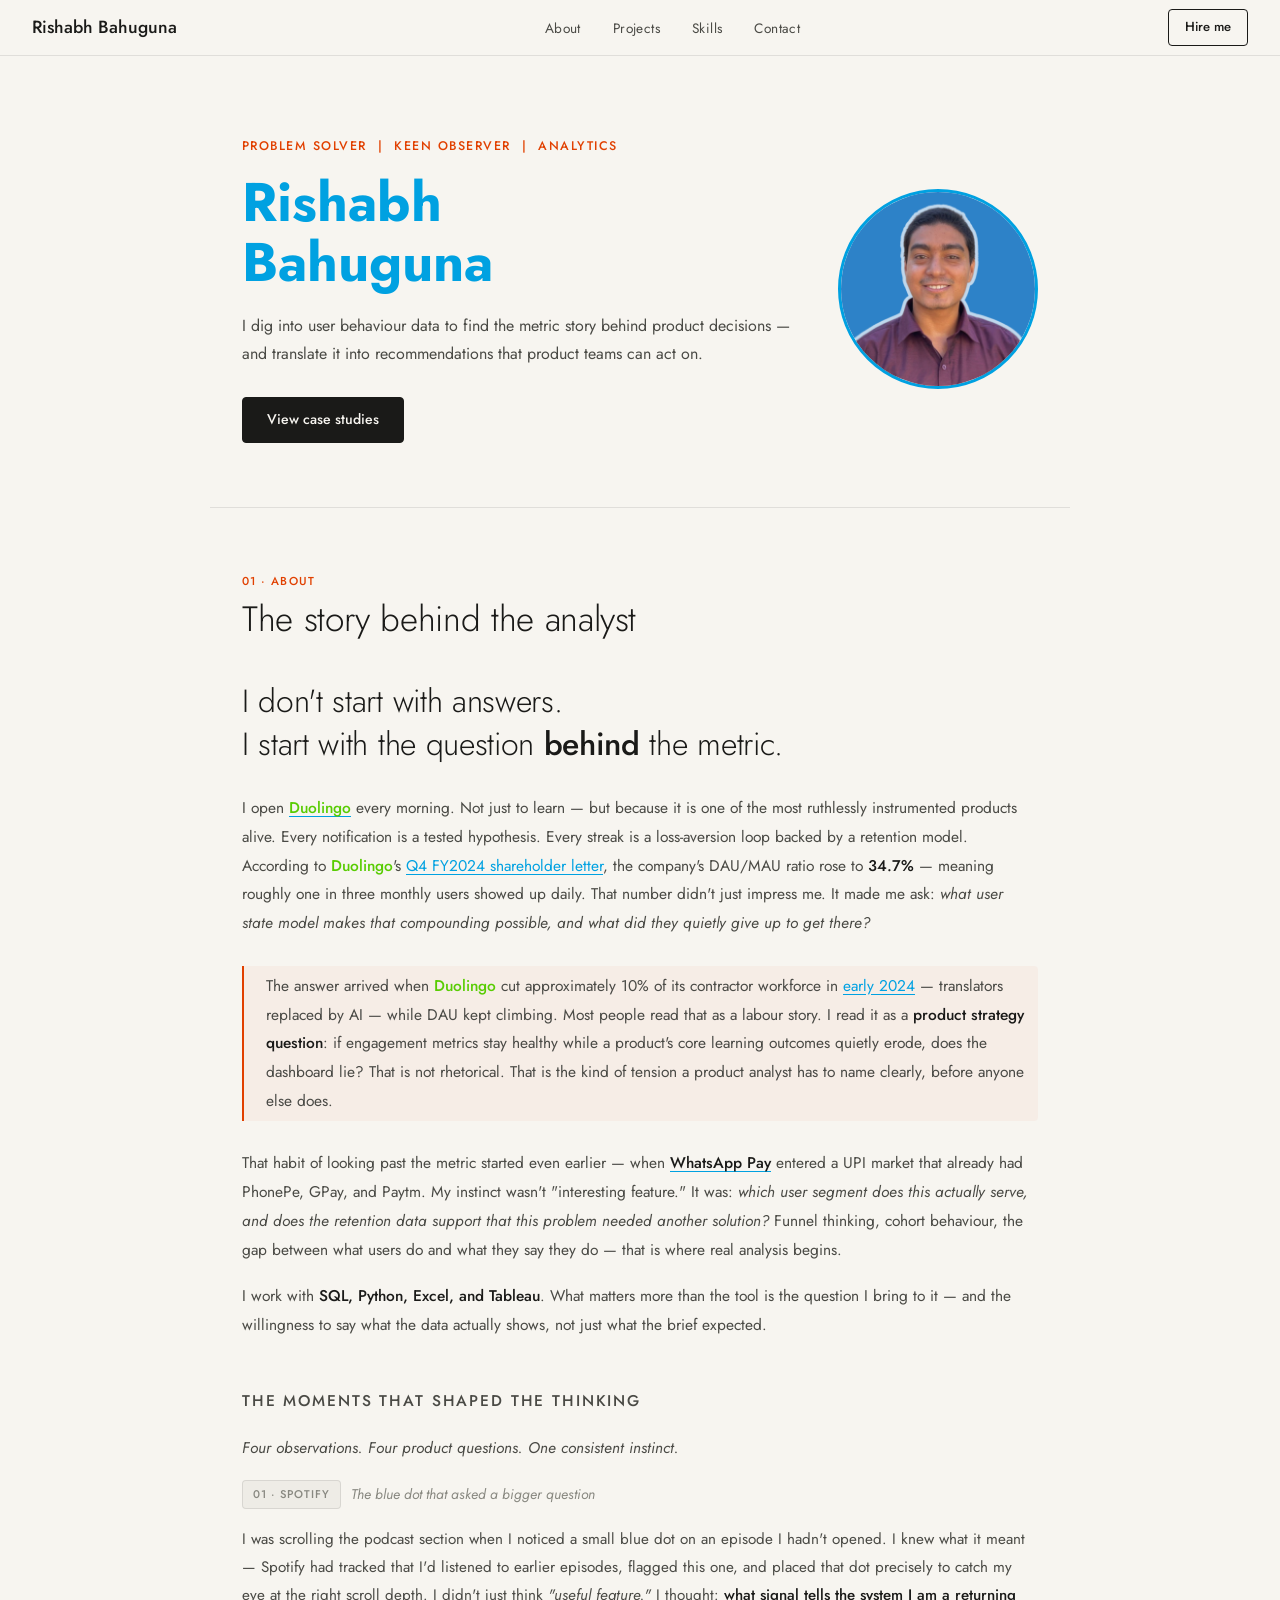
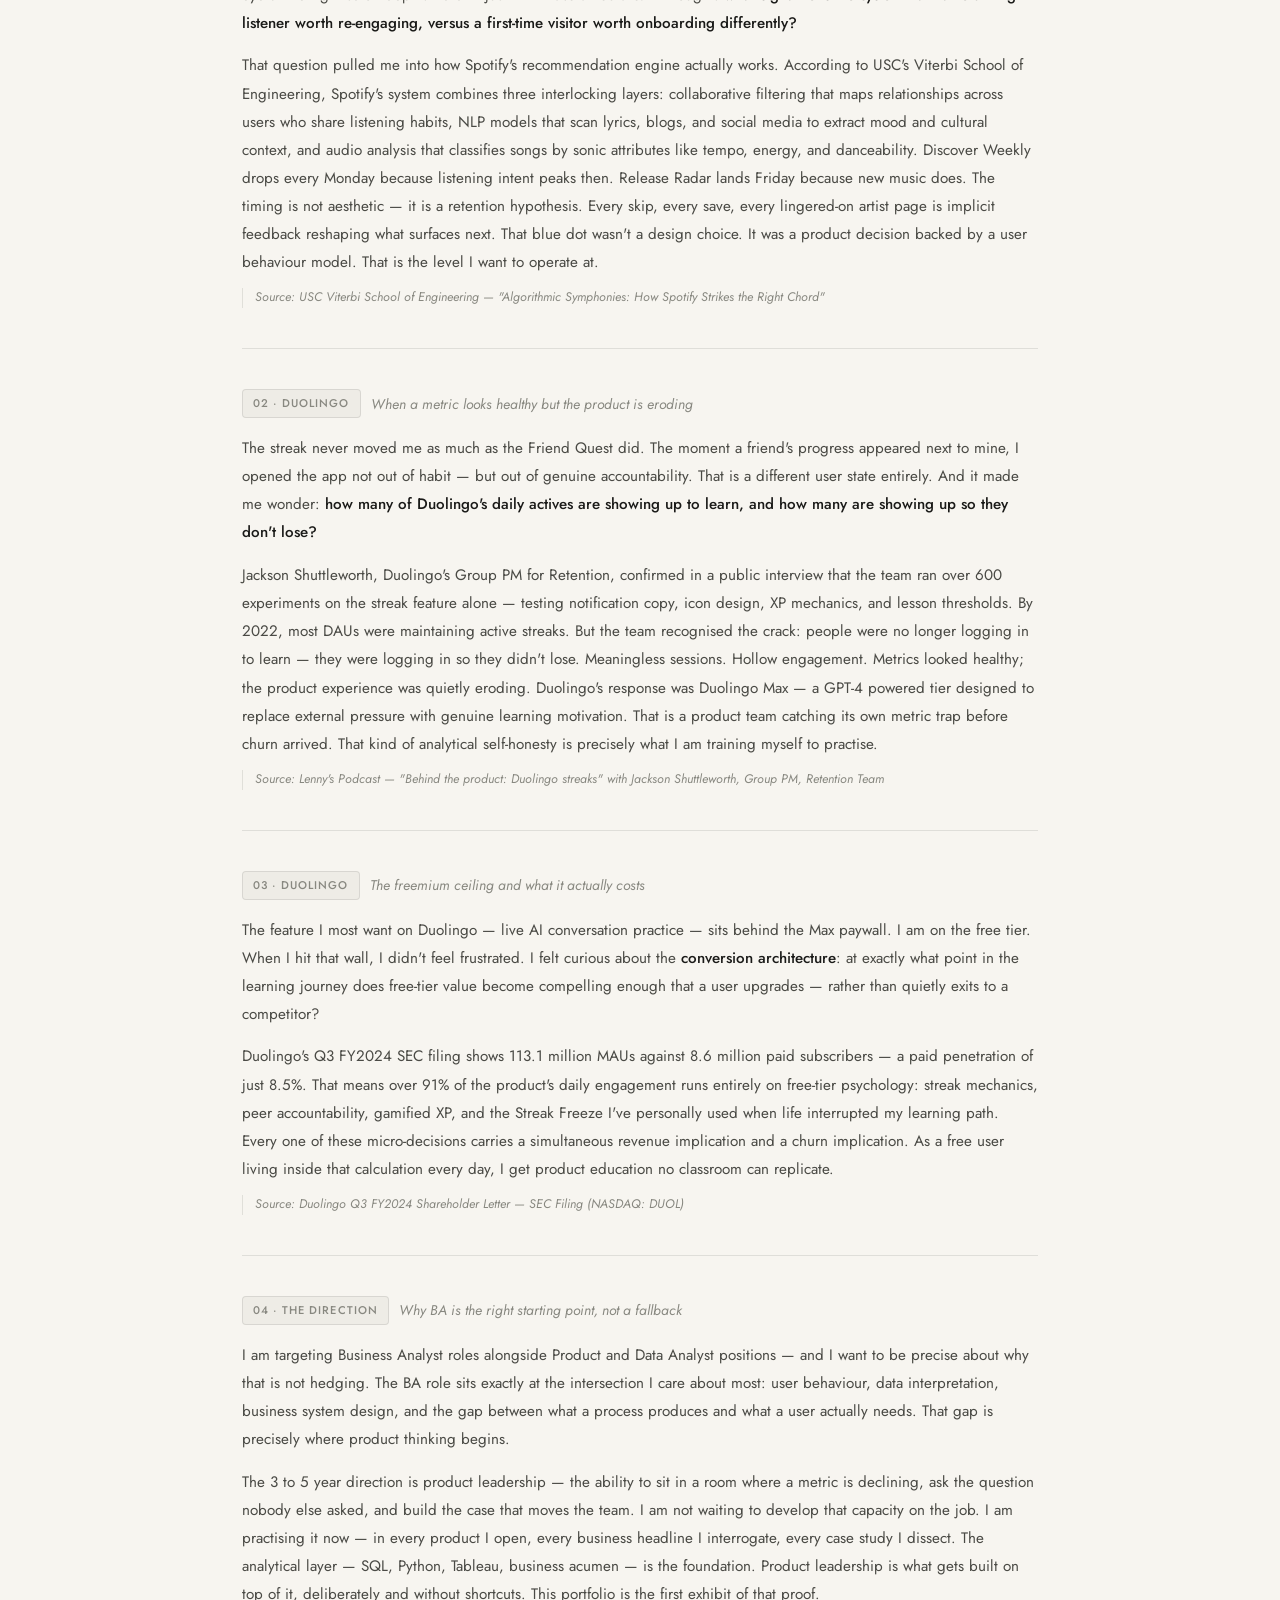
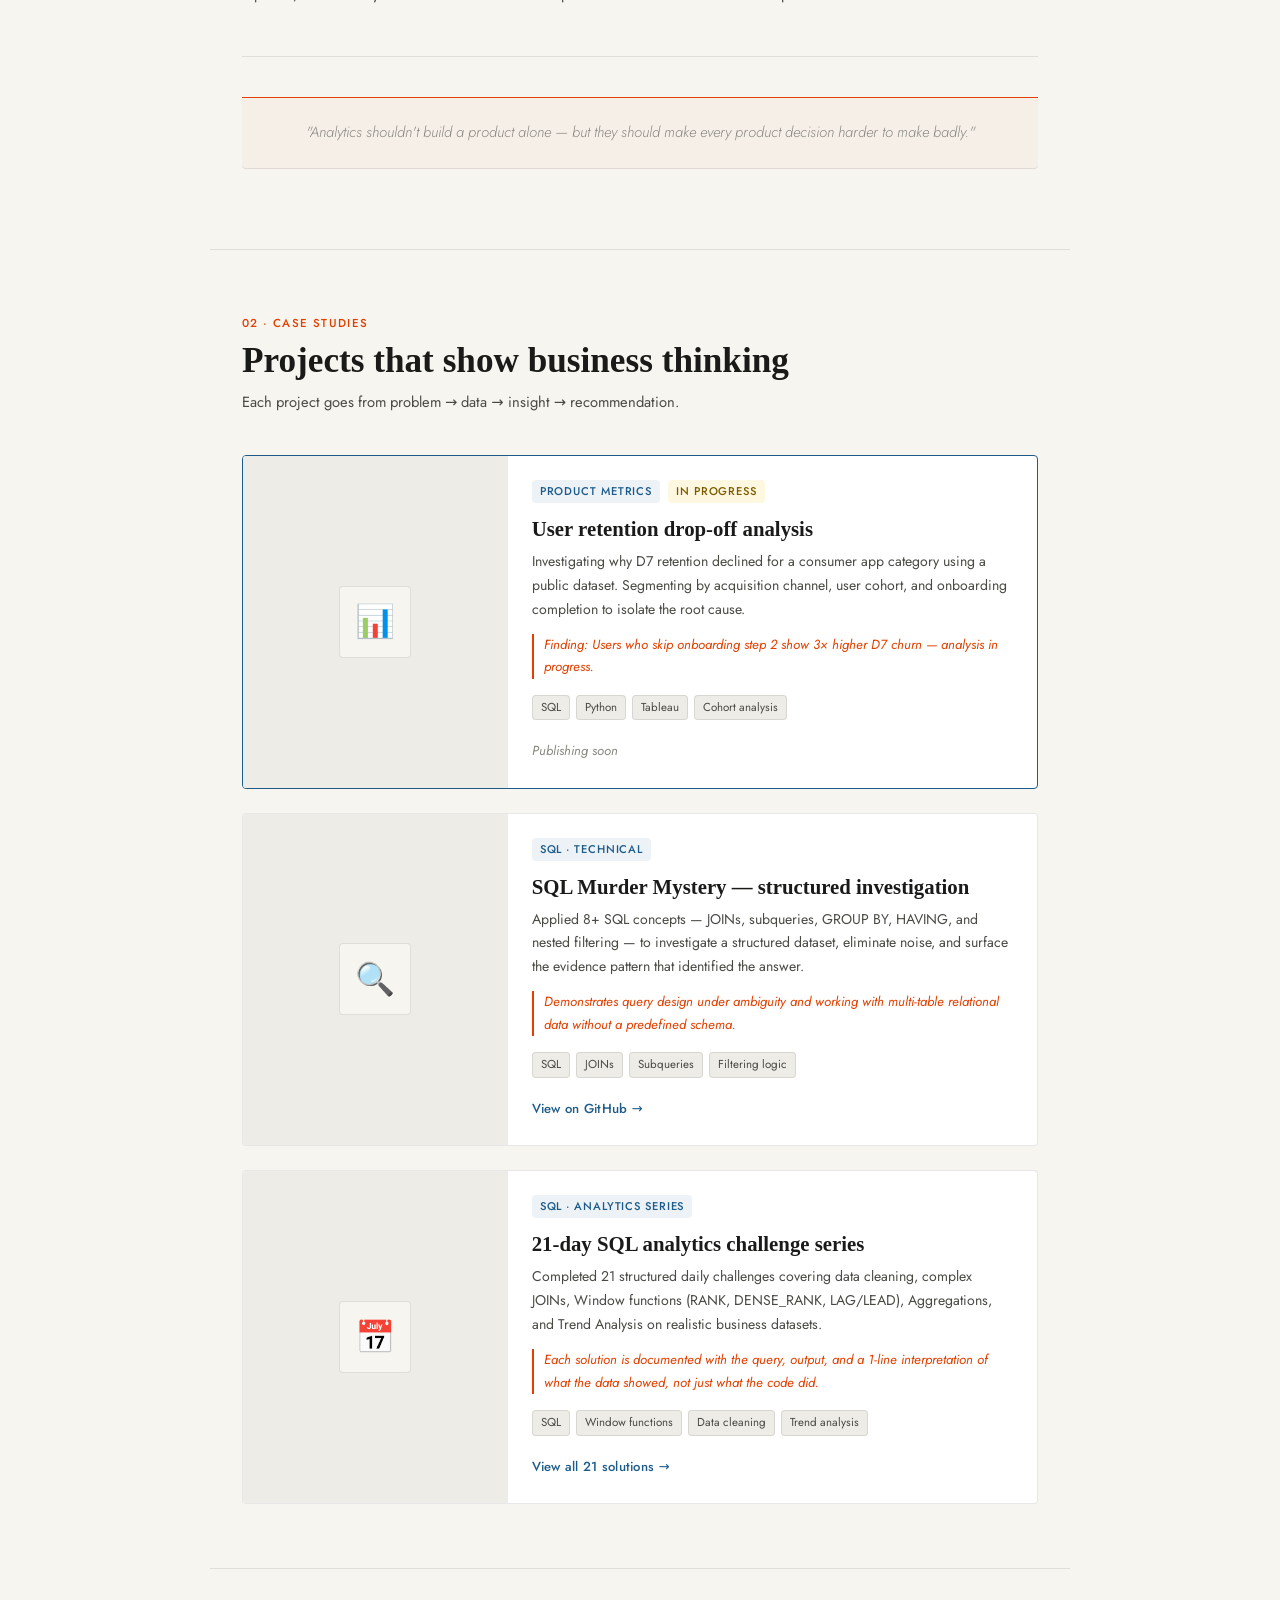
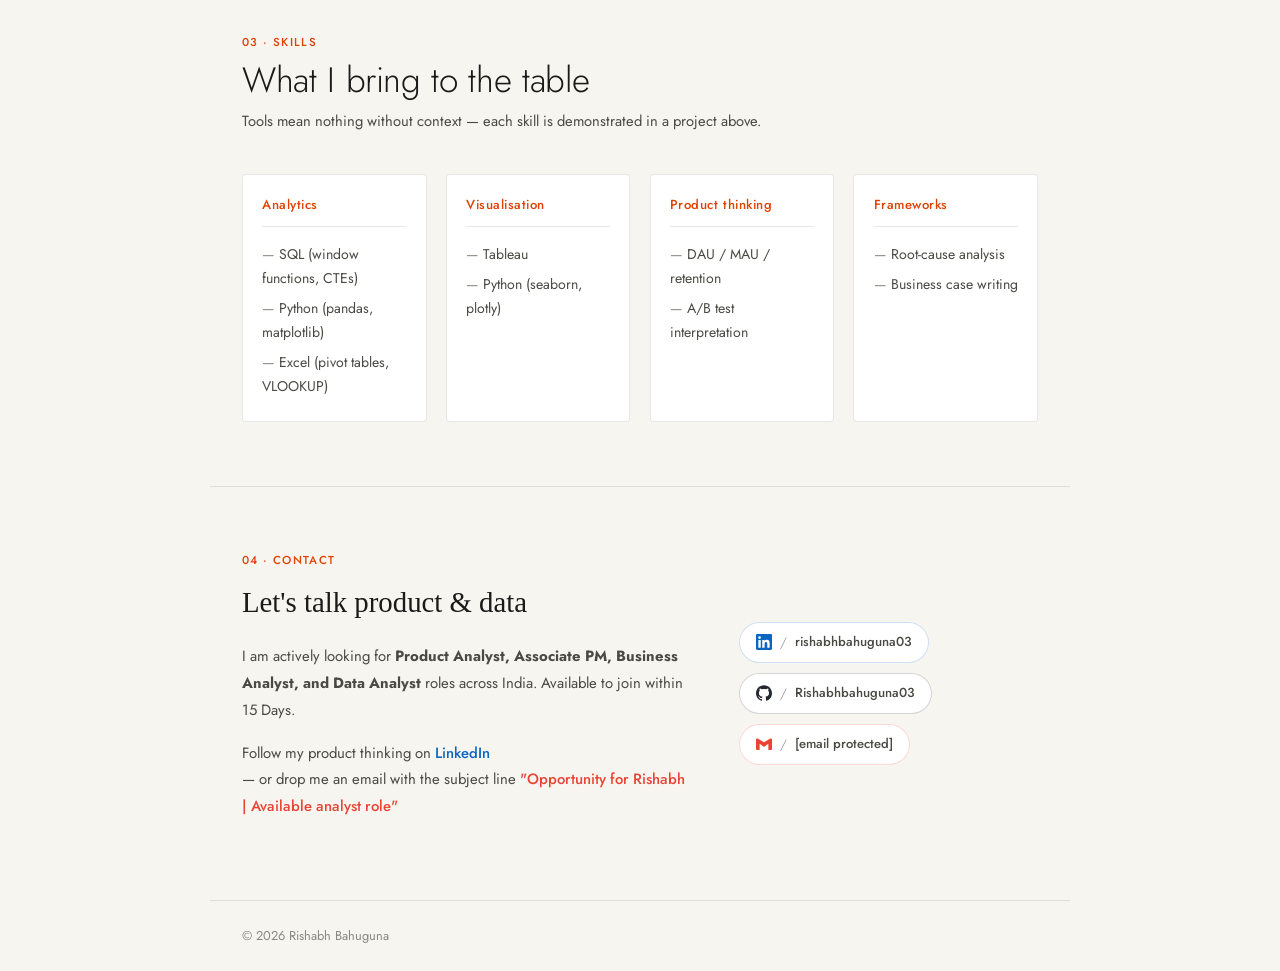
==== commit ddaac5c3: "Update index.html" ====
--- a/index.html
+++ b/index.html
@@ -348,4 +348,36 @@
 </section>
 
 <footer>
-  <span class="footer-note">© 2026 Rishabh Bahuguna</span>+  <span class="footer-note">© 2026 Rishabh Bahuguna</span>
+</footer>
+
+<script>
+  /* Scroll reveal */
+  const revealEls = document.querySelectorAll('.reveal');
+  const observer = new IntersectionObserver((entries) => {
+    entries.forEach(e => { if (e.isIntersecting) { e.target.classList.add('revealed'); observer.unobserve(e.target); } });
+  }, { threshold: 0.1 });
+  revealEls.forEach(el => observer.observe(el));
+
+  /* Nav active link */
+  const sections = document.querySelectorAll('section[id]');
+  const navLinks = document.querySelectorAll('.nav-links a');
+  window.addEventListener('scroll', () => {
+    let current = '';
+    sections.forEach(s => { if (window.scrollY >= s.offsetTop - 80) current = s.id; });
+    navLinks.forEach(a => { a.classList.toggle('active', a.getAttribute('href') === '#' + current); });
+  });
+
+  /* Hamburger menu */
+  const hamburger = document.querySelector('.nav-hamburger');
+  const mobileMenu = document.querySelector('.mobile-menu');
+  hamburger.addEventListener('click', () => {
+    const isOpen = mobileMenu.classList.toggle('open');
+    hamburger.setAttribute('aria-expanded', isOpen);
+  });
+  document.querySelectorAll('.mobile-menu a').forEach(a => {
+    a.addEventListener('click', () => { mobileMenu.classList.remove('open'); hamburger.setAttribute('aria-expanded', false); });
+  });
+</script>
+</body>
+</html>
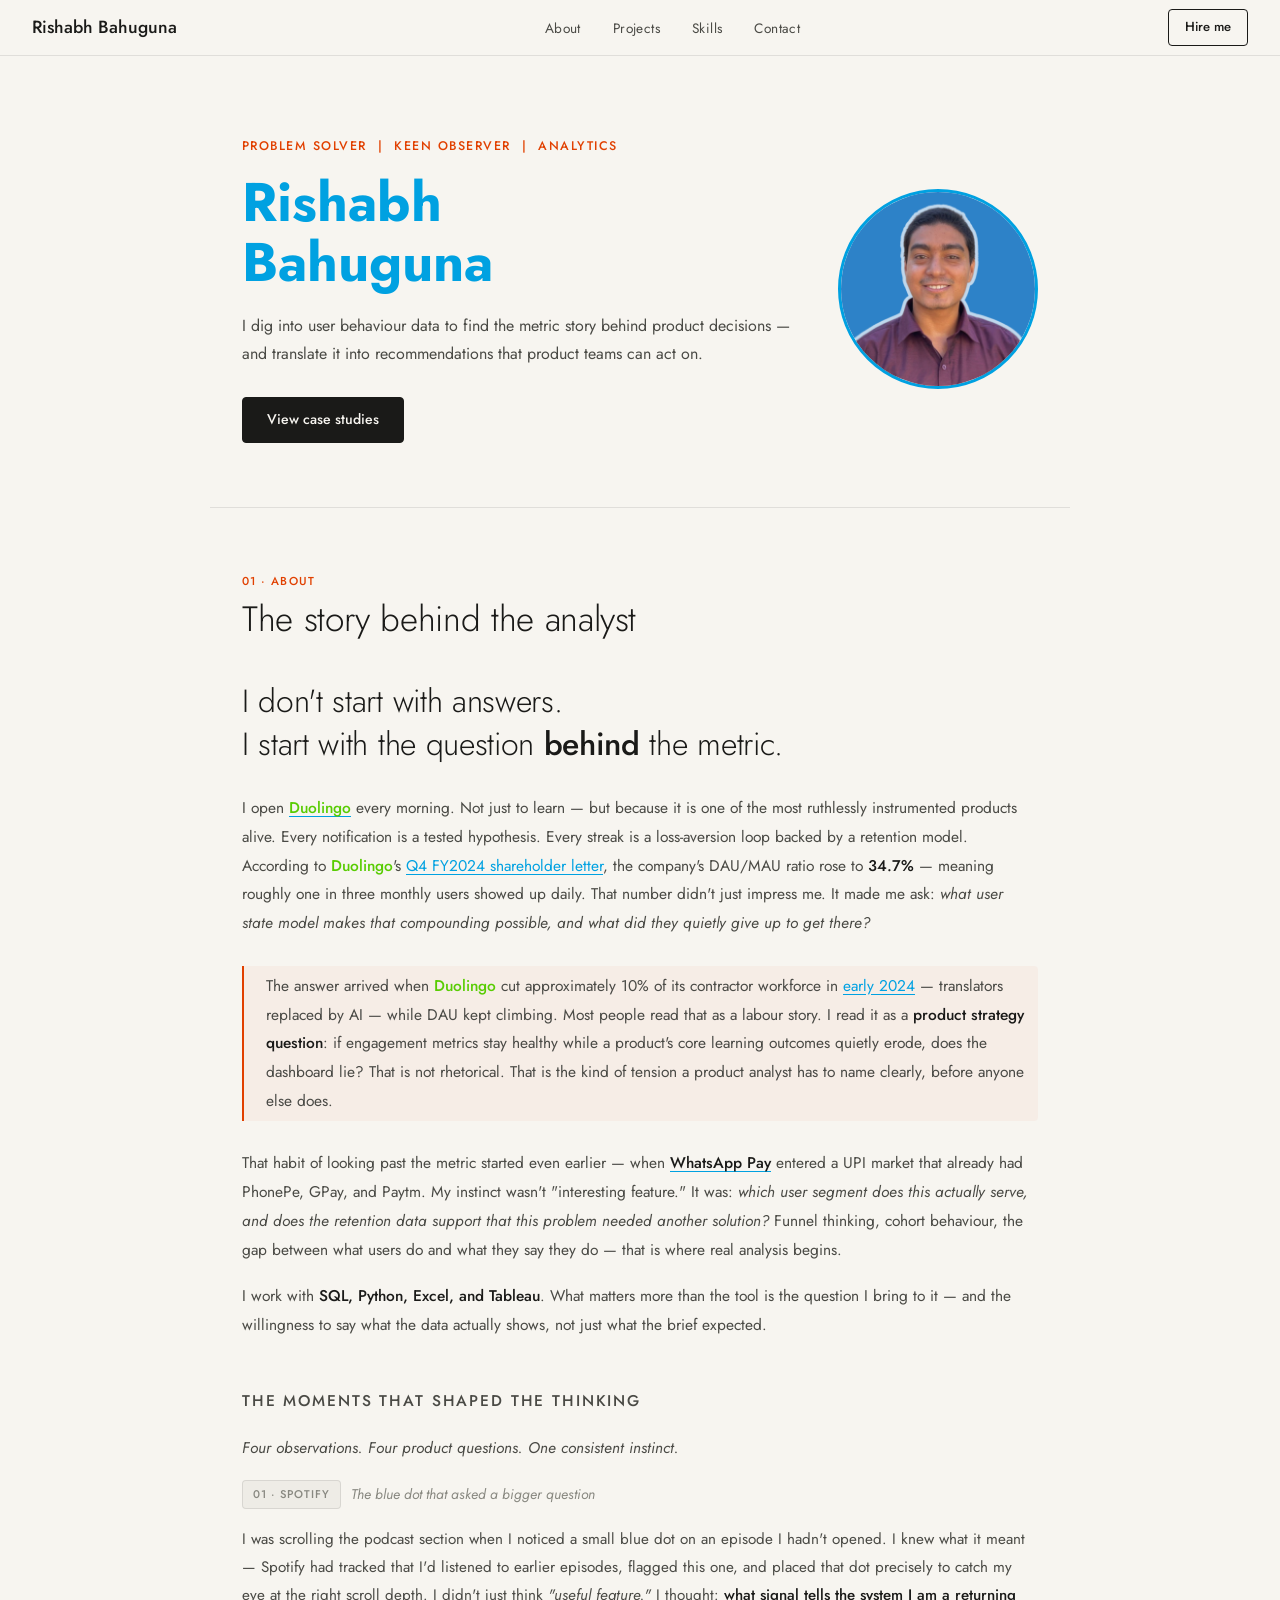
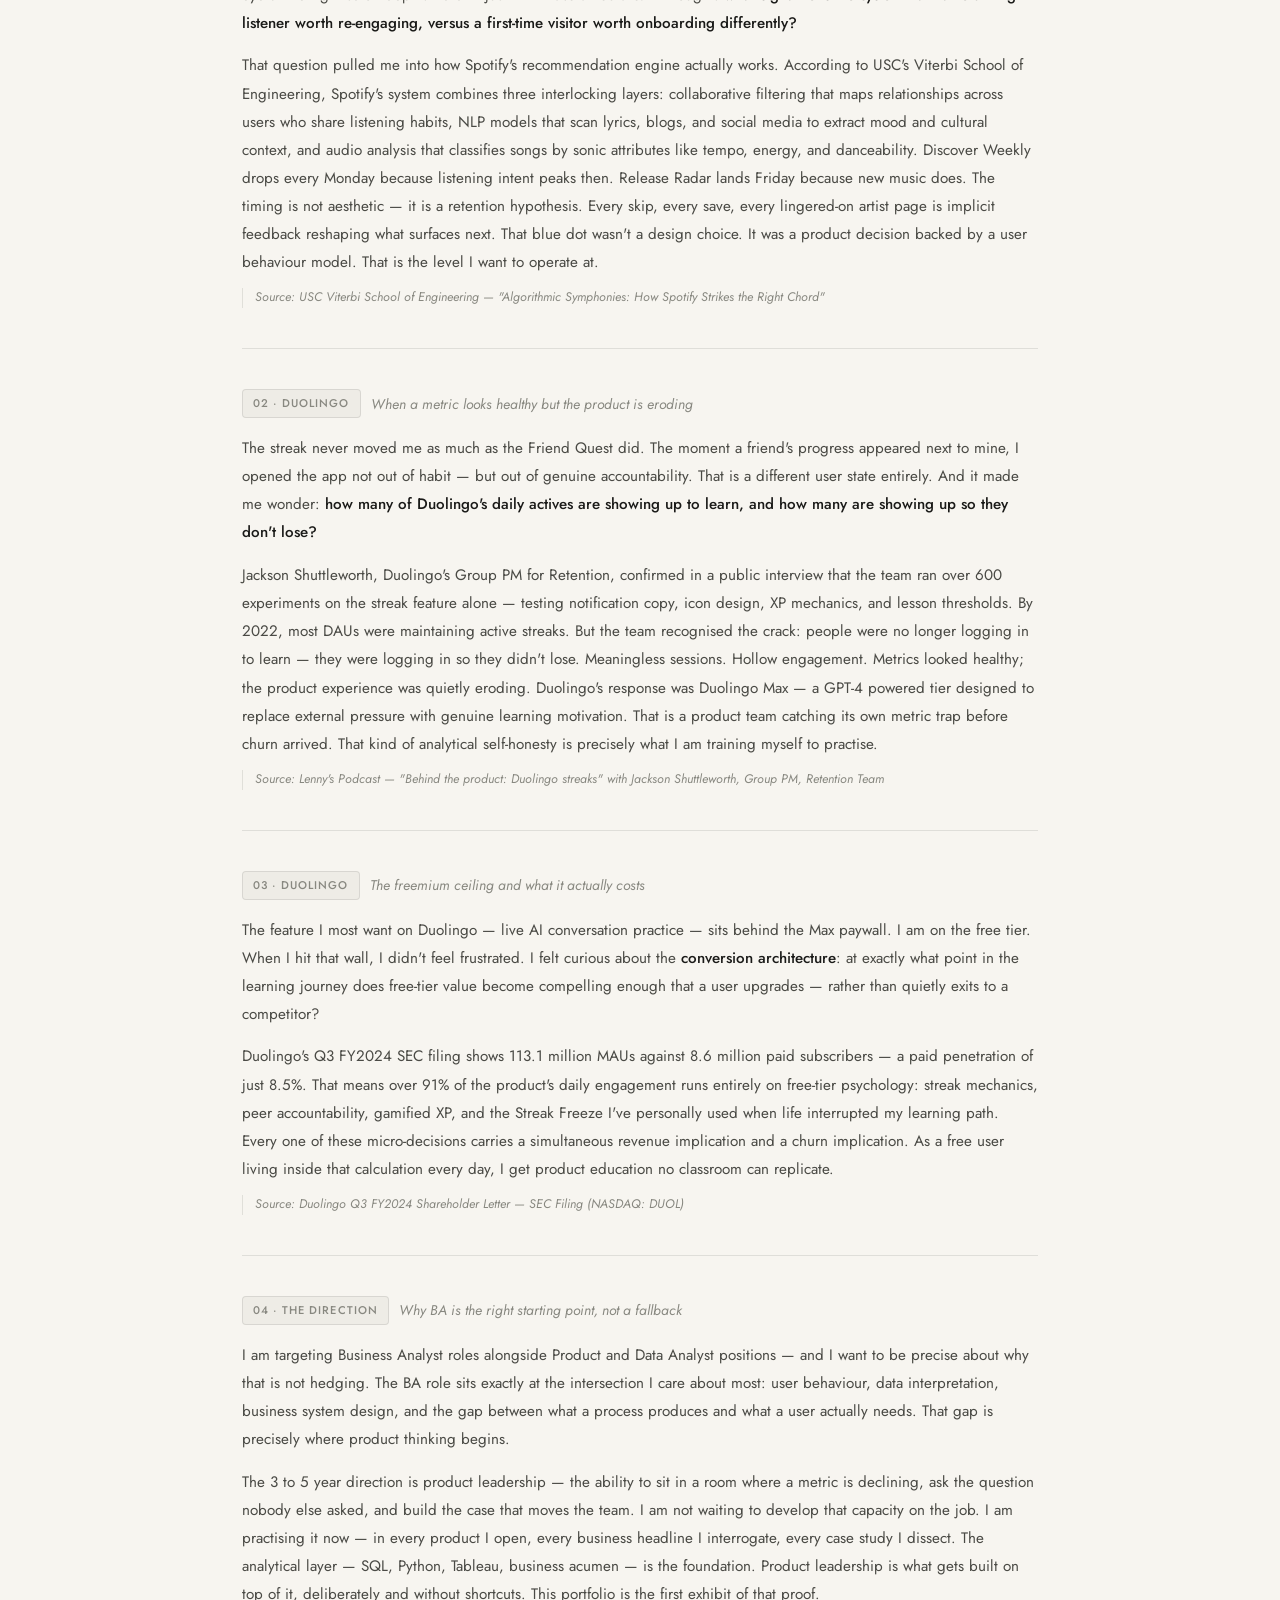
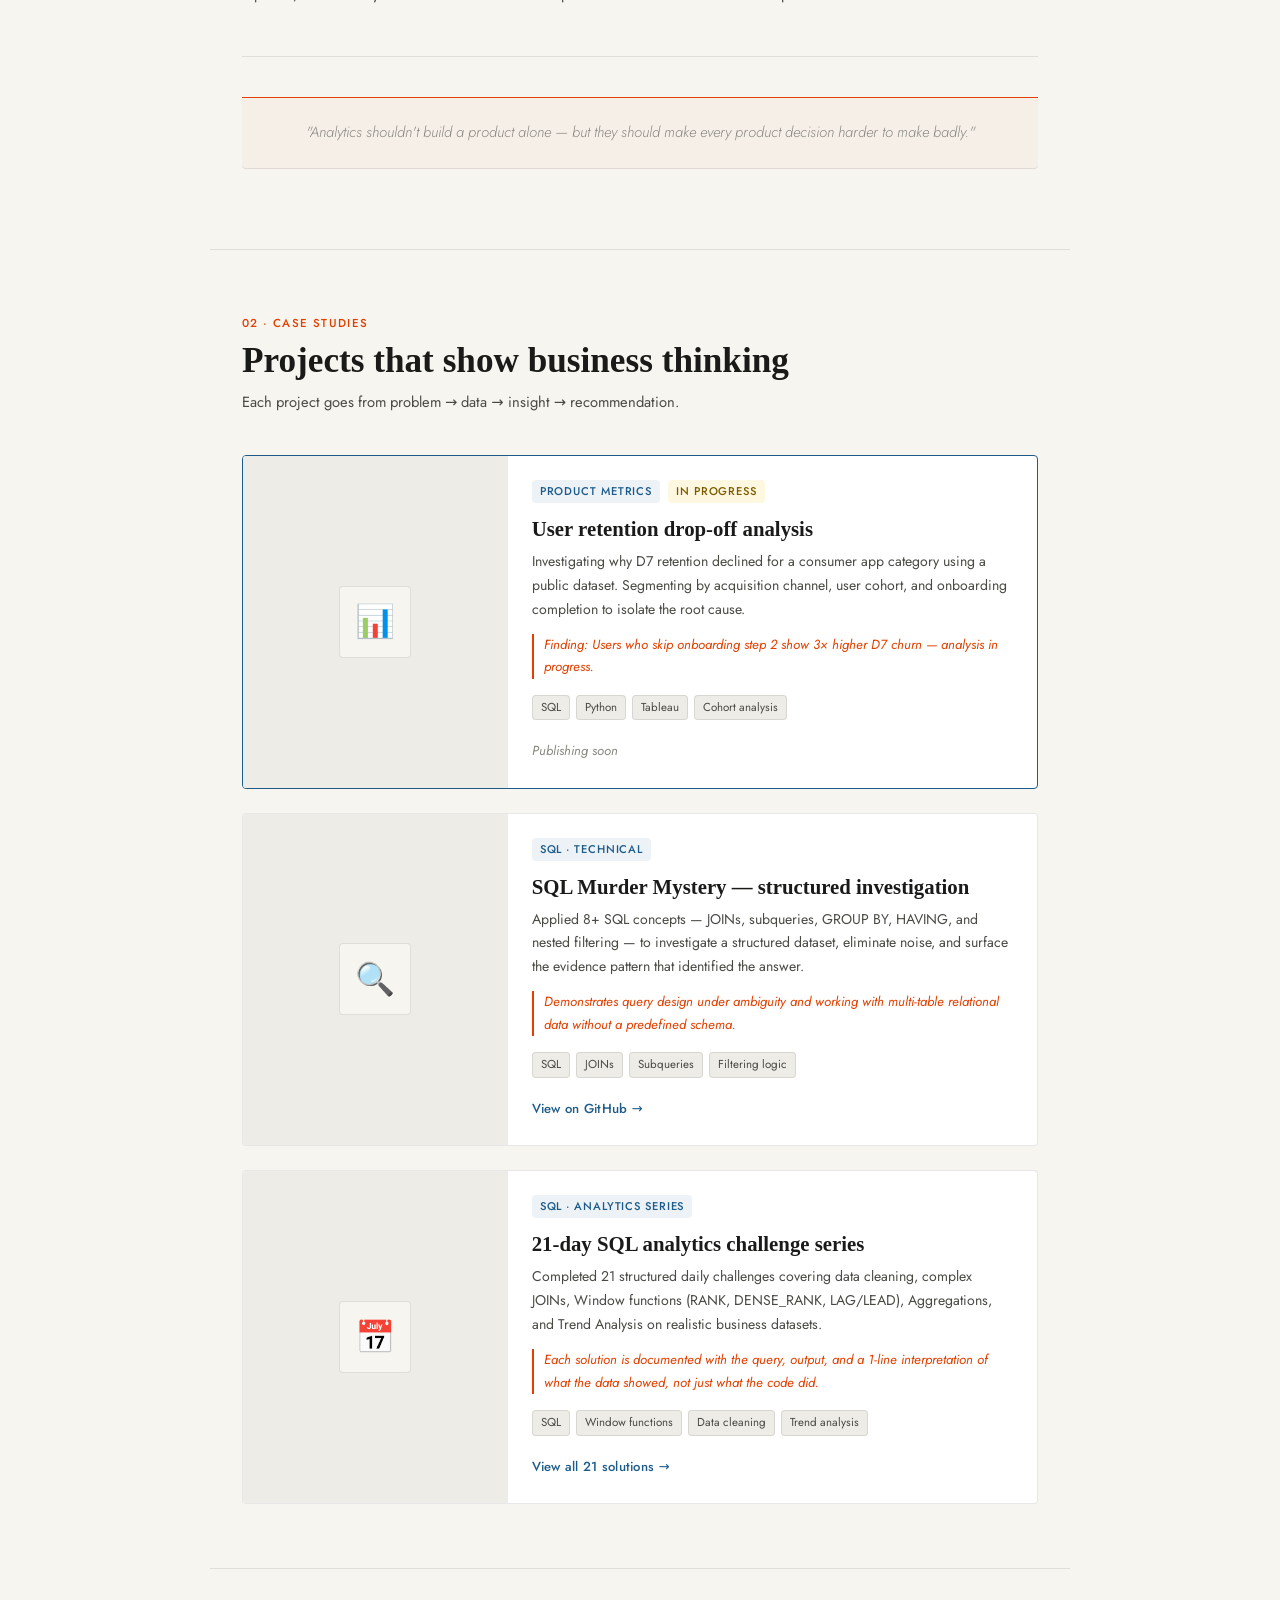
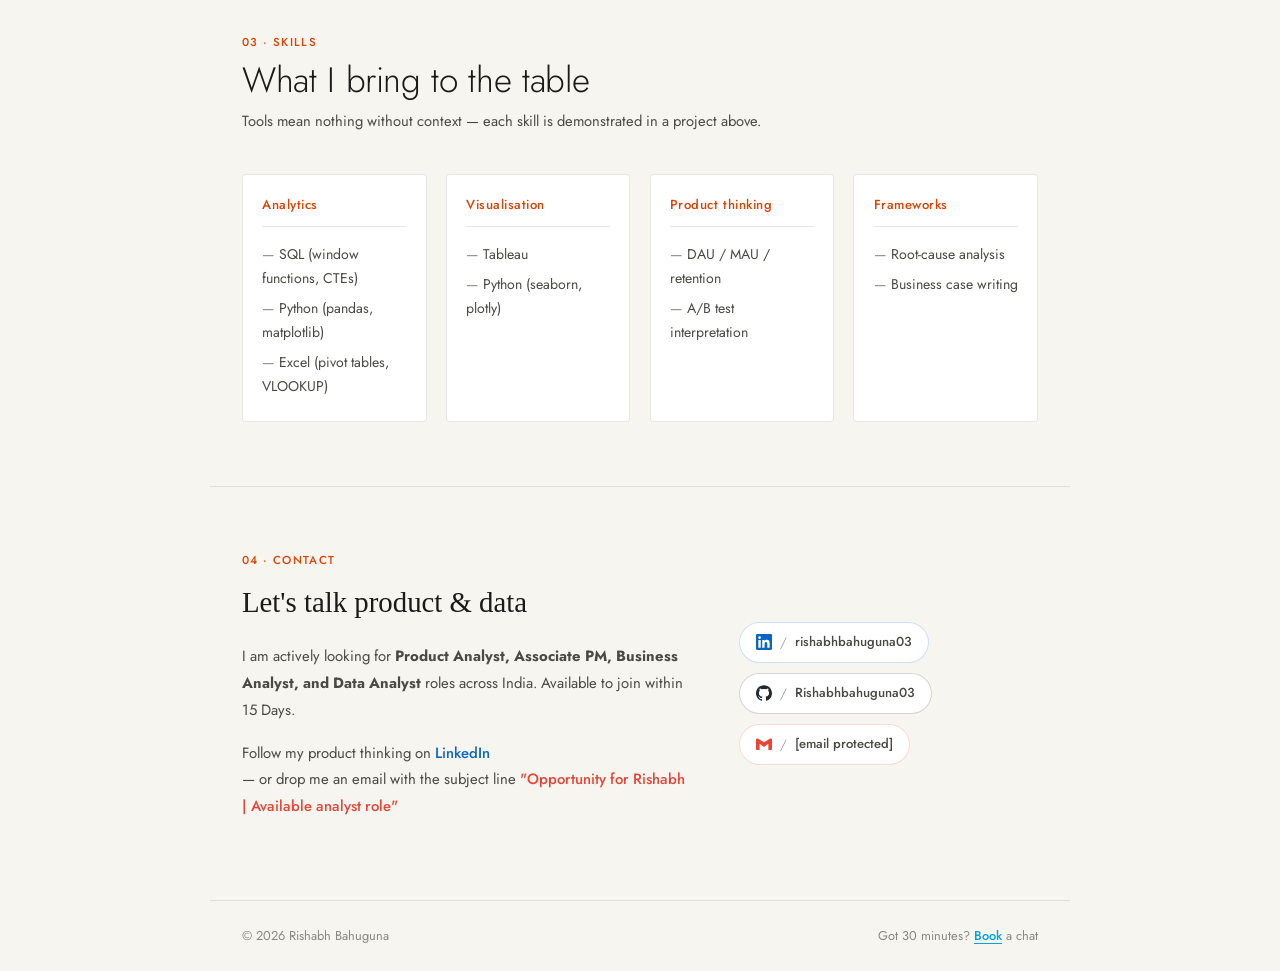
==== commit ad3171a0: "Update index.html" ====
--- a/index.html
+++ b/index.html
@@ -349,6 +349,7 @@
 
 <footer>
   <span class="footer-note">© 2026 Rishabh Bahuguna</span>
+  <span class="footer-note">Got 30 minutes? <a href="https://www.calendly.com/rishabh03" target="_blank" rel="noopener" style="color: var(--brand); font-weight: 500; text-decoration: underline; text-underline-offset: 3px;">Book</a> a chat</span>
 </footer>
 
 <script>
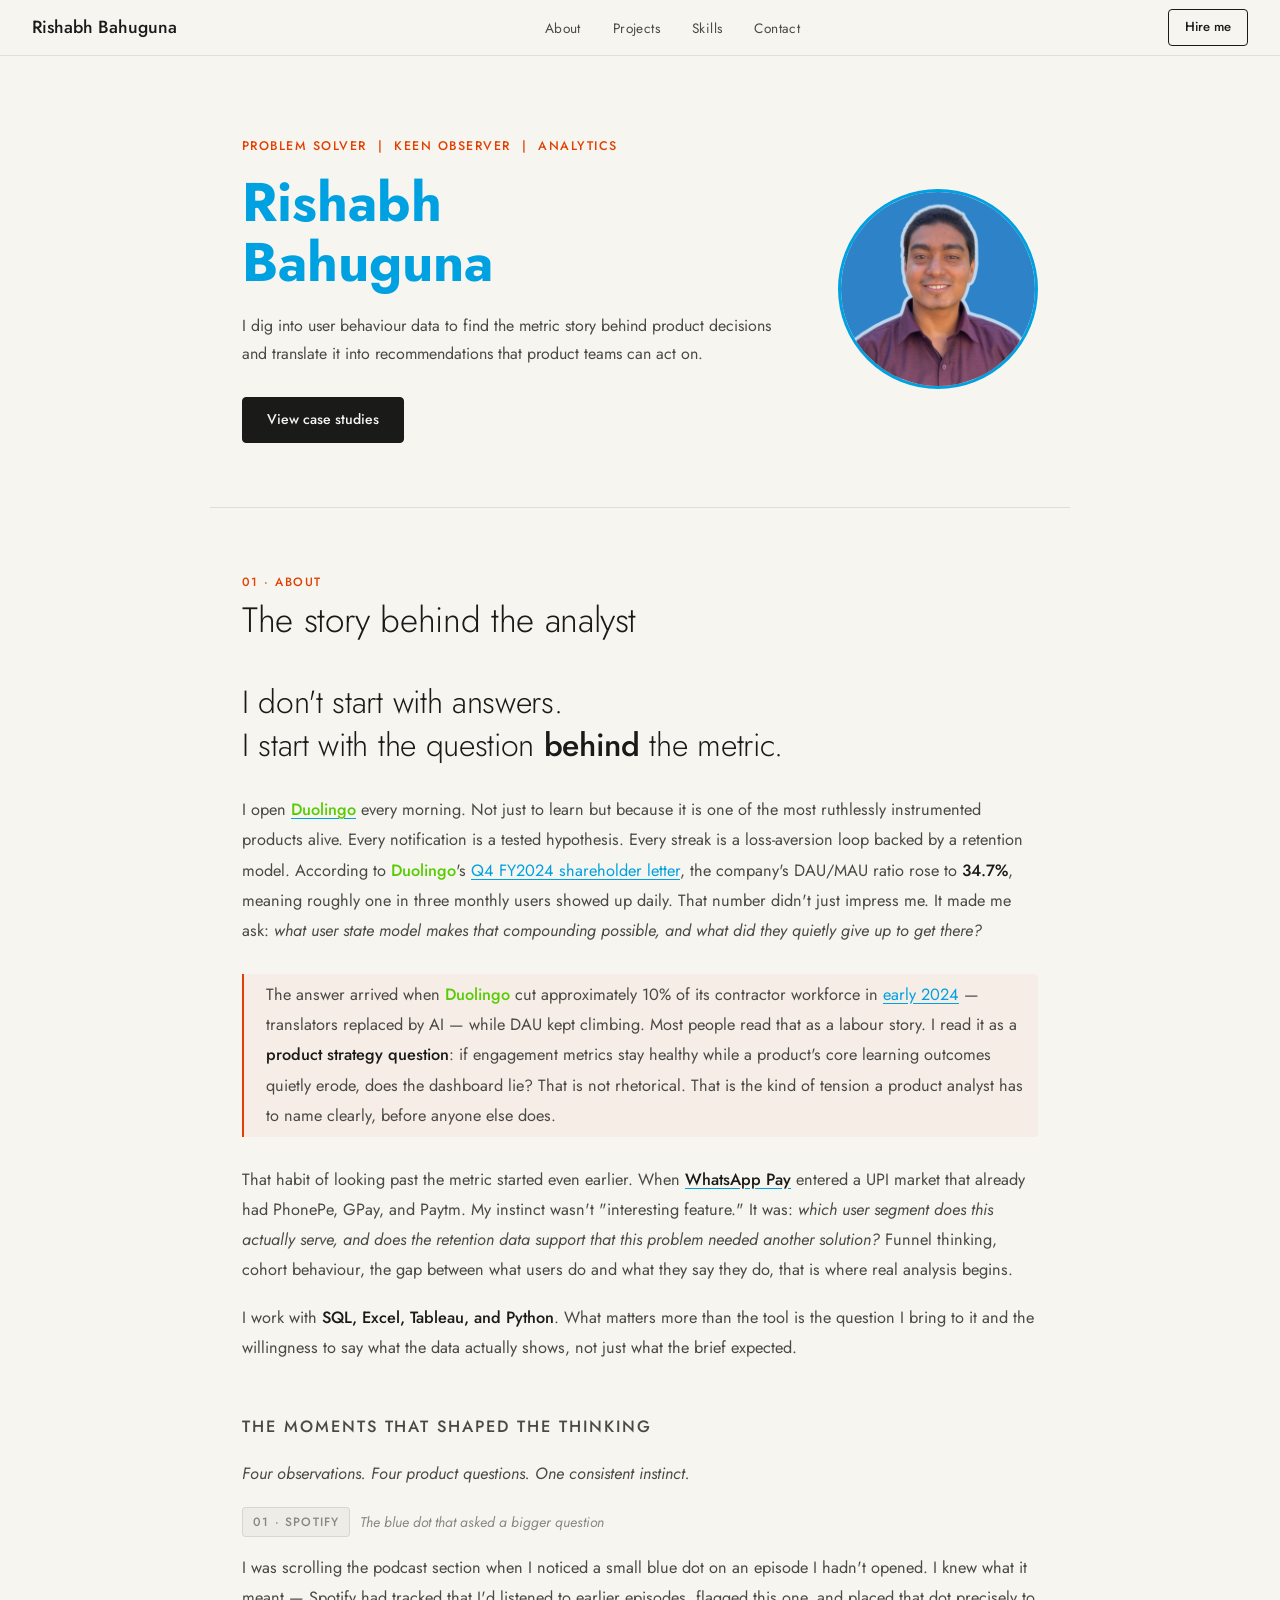
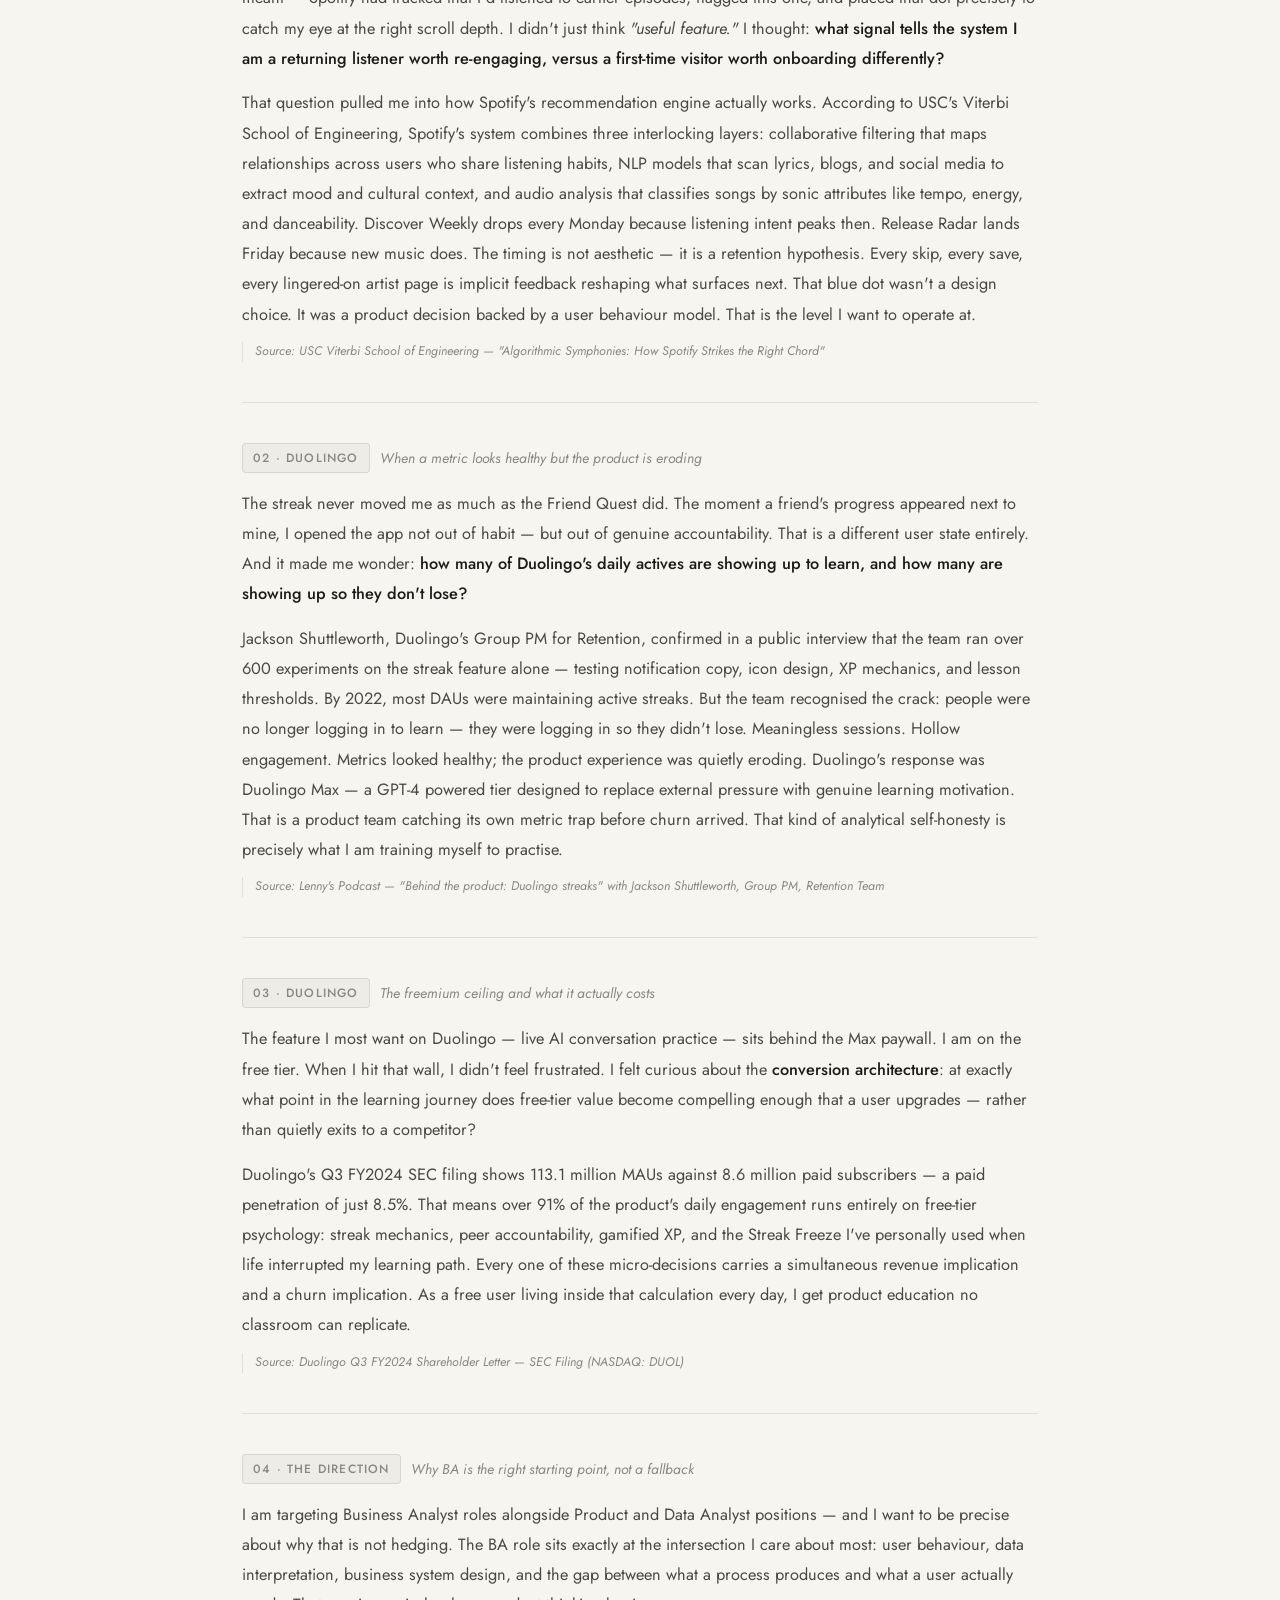
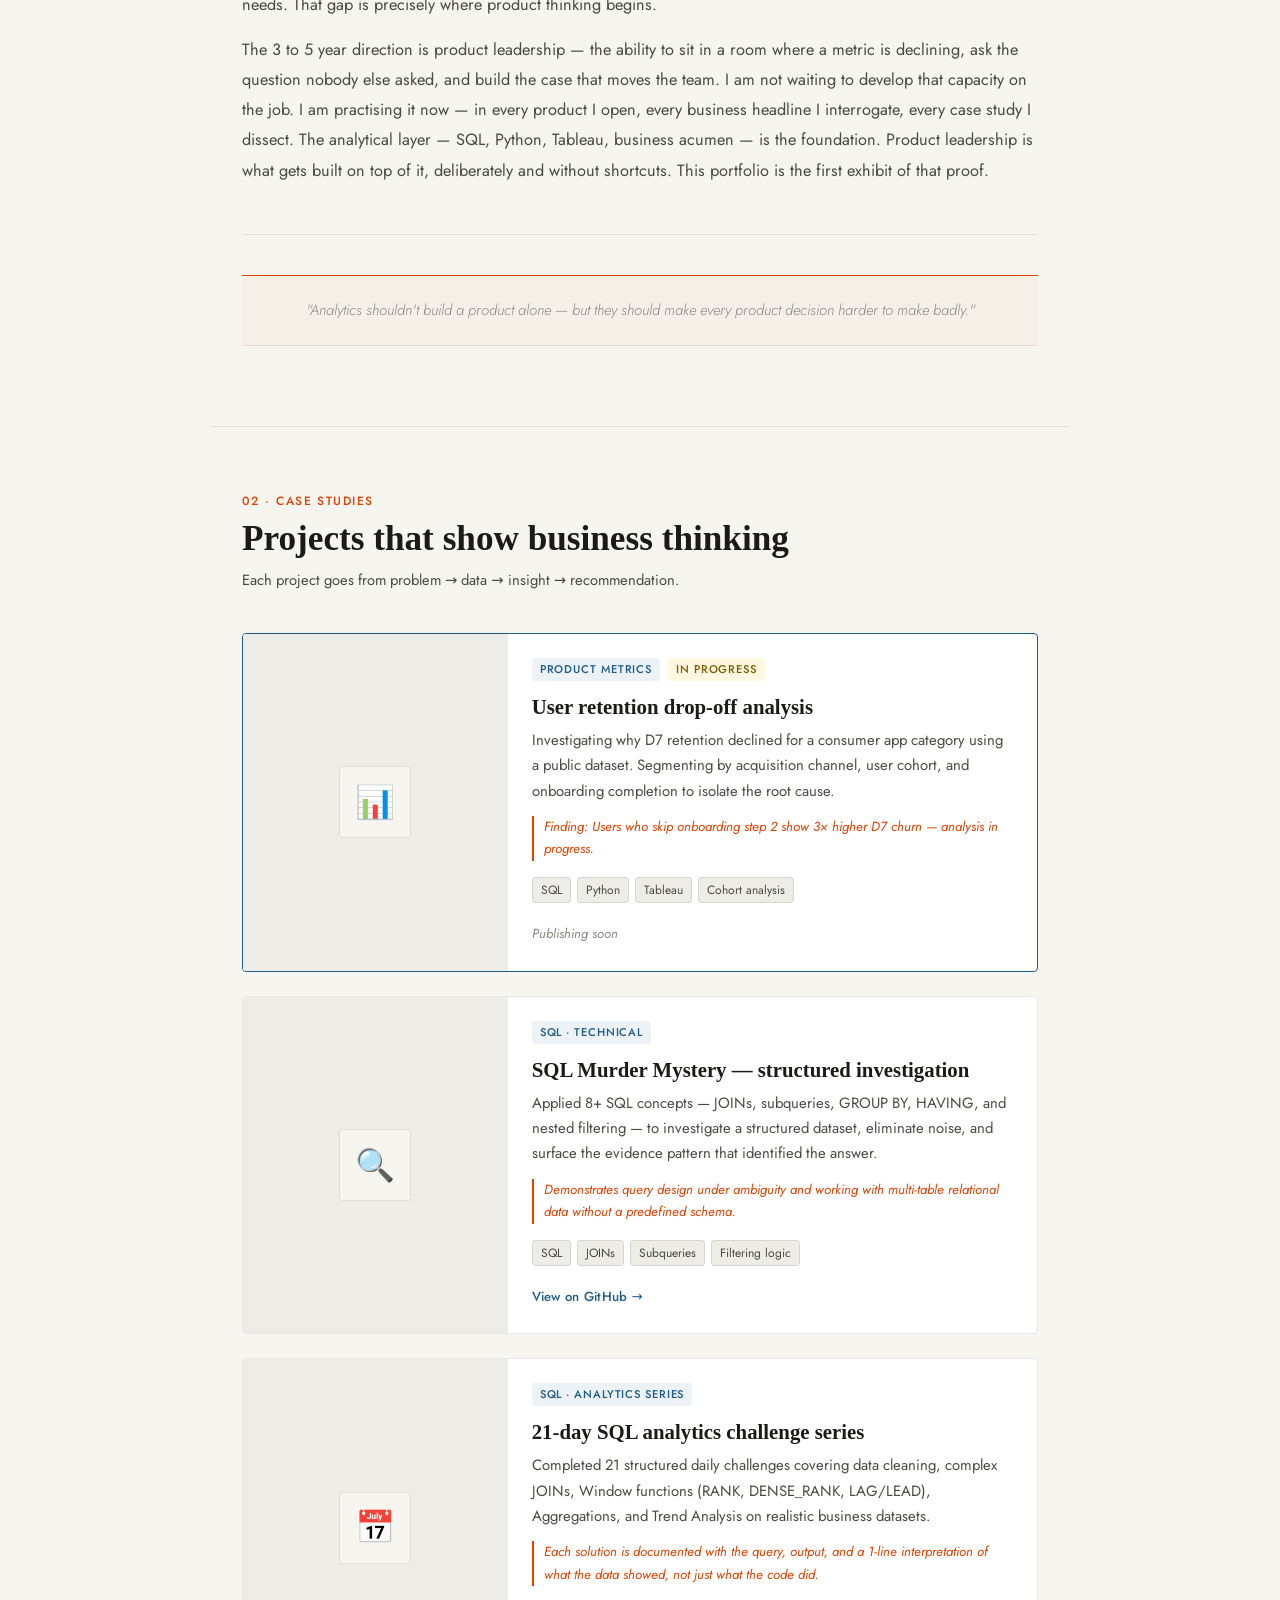
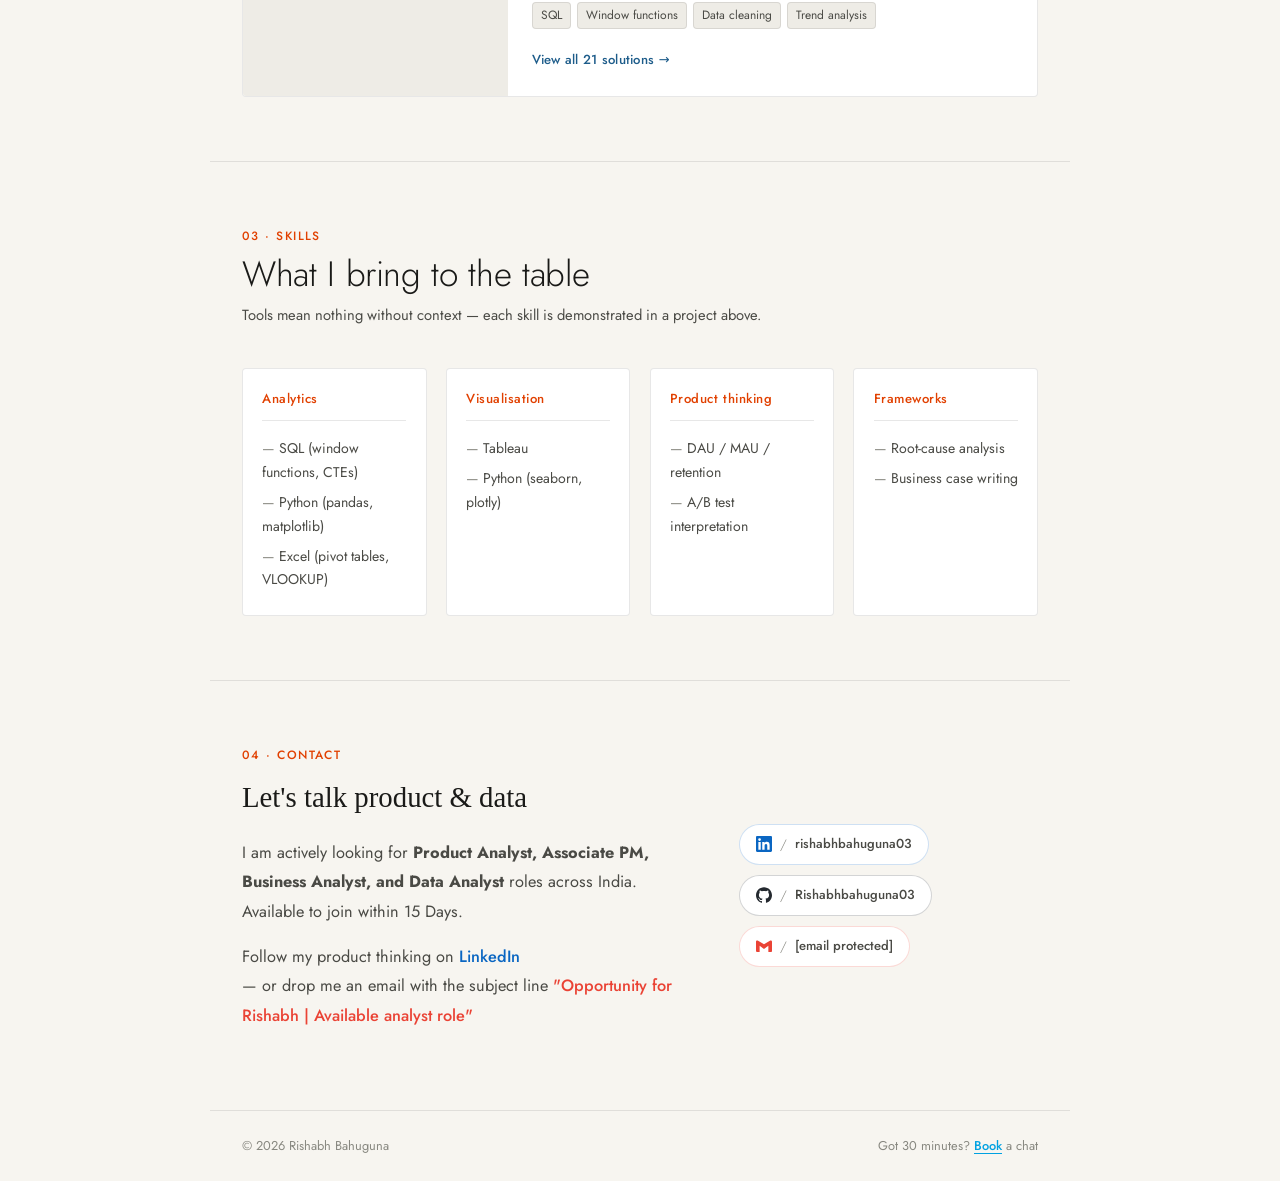
==== commit 252b67db: "Update index.html" ====
--- a/index.html
+++ b/index.html
@@ -39,7 +39,7 @@
   <button class="nav-hamburger" aria-label="Toggle menu" aria-expanded="false">
     <span></span><span></span><span></span>
   </button>
-  <a class="nav-cta" href="/cdn-cgi/l/email-protection#77051e041f16151f15161f0210021916474437101a161e1b5914181a">Hire me</a>
+  <a class="nav-cta" href="mailto:rishabhbahuguna03@gmail.com">Hire me</a>
 </nav>
 
 <div class="mobile-menu">
@@ -55,7 +55,7 @@
     <div class="hero-eyebrow fade-up">PROBLEM SOLVER &nbsp;|&nbsp; KEEN OBSERVER &nbsp;|&nbsp; ANALYTICS</div>
     <h1 class="hero-name fade-up delay-1">Rishabh<br>Bahuguna</h1>
     <p class="hero-desc fade-up delay-2">
-      I dig into user behaviour data to find the metric story behind product decisions — and translate it into recommendations that product teams can act on.
+      I dig into user behaviour data to find the metric story behind product decisions and translate it into recommendations that product teams can act on.
     </p>
     <div class="hero-btns fade-up delay-3">
       <a class="btn-primary" href="#projects">View case studies</a>
@@ -83,7 +83,7 @@
     </h3>
 
     <p>
-      I open <a href="https://www.duolingo.com" target="_blank" rel="noopener"><span style="color:#58CC02; font-weight:500;">Duolingo</span></a> every morning. Not just to learn — but because it is one of the most ruthlessly instrumented products alive. Every notification is a tested hypothesis. Every streak is a loss-aversion loop backed by a retention model. According to <span style="color:#58CC02; font-weight:500;">Duolingo</span><span style="color:var(--ink2);">'s</span> <a href="https://www.sec.gov/Archives/edgar/data/1562088/000156208825000039/q4fy24duolingo12-31x24shar.htm" target="_blank" rel="noopener">Q4 FY2024 shareholder letter</a>, the company's DAU/MAU ratio rose to <strong>34.7%</strong> — meaning roughly one in three monthly users showed up daily. That number didn't just impress me. It made me ask: <em>what user state model makes that compounding possible, and what did they quietly give up to get there?</em>
+      I open <a href="https://www.duolingo.com" target="_blank" rel="noopener"><span style="color:#58CC02; font-weight:500;">Duolingo</span></a> every morning. Not just to learn but because it is one of the most ruthlessly instrumented products alive. Every notification is a tested hypothesis. Every streak is a loss-aversion loop backed by a retention model. According to <span style="color:#58CC02; font-weight:500;">Duolingo</span><span style="color:var(--ink2);">'s</span> <a href="https://www.sec.gov/Archives/edgar/data/1562088/000156208825000039/q4fy24duolingo12-31x24shar.htm" target="_blank" rel="noopener">Q4 FY2024 shareholder letter</a>, the company's DAU/MAU ratio rose to <strong>34.7%</strong>, meaning roughly one in three monthly users showed up daily. That number didn't just impress me. It made me ask: <em>what user state model makes that compounding possible, and what did they quietly give up to get there?</em>
     </p>
 
     <div class="about-pull">
@@ -93,14 +93,14 @@
     </div>
 
     <p>
-      That habit of looking past the metric started even earlier — when
+      That habit of looking past the metric started even earlier. When
       <a href="https://www.business-standard.com/technology/tech-news/whatsapp-pay-what-is-it-how-to-enable-it-competitors-in-india-and-more-125010100440_1.html"
          target="_blank" rel="noopener"><strong>WhatsApp Pay</strong></a>
-      entered a UPI market that already had PhonePe, GPay, and Paytm. My instinct wasn't "interesting feature." It was: <em>which user segment does this actually serve, and does the retention data support that this problem needed another solution?</em> Funnel thinking, cohort behaviour, the gap between what users do and what they say they do — that is where real analysis begins.
+      entered a UPI market that already had PhonePe, GPay, and Paytm. My instinct wasn't "interesting feature." It was: <em>which user segment does this actually serve, and does the retention data support that this problem needed another solution?</em> Funnel thinking, cohort behaviour, the gap between what users do and what they say they do, that is where real analysis begins.
     </p>
 
     <p>
-      I work with <strong>SQL, Python, Excel, and Tableau</strong>. What matters more than the tool is the question I bring to it — and the willingness to say what the data actually shows, not just what the brief expected.
+      I work with <strong>SQL, Excel, Tableau, and Python</strong>. What matters more than the tool is the question I bring to it and the willingness to say what the data actually shows, not just what the brief expected.
     </p>
 
     <p class="stories-label">The moments that shaped the thinking</p>
--- a/assets/css/style.css
+++ b/assets/css/style.css
@@ -51,7 +51,7 @@
   margin: 0 auto;
 }
 .section-num {
-  font-size: 0.72rem;
+  font-size: 0.75rem;
   font-weight: 500;
   letter-spacing: .12em;
   text-transform: uppercase;
@@ -262,13 +262,13 @@
   padding: 4rem 2rem 5rem;
 }
 .about-body {
-  font-size: 0.97rem;
+  font-size: 1.02rem;
   color: var(--ink2);
   line-height: 1.85;
 }
 .about-body p {
   margin-bottom: 1.1rem;
-  font-size: 0.97rem;
+  font-size: 1.02rem;
   color: var(--ink2);
   line-height: 1.85;
 }
@@ -310,14 +310,14 @@
   border-radius: 0 var(--radius) var(--radius) 0;
 }
 .about-pull p {
-  font-size: 0.97rem;
+  font-size: 1.02rem;
   line-height: 1.85;
   color: var(--ink2);
   margin: 0;
 }
 
 .stories-label {
-  font-size: 0.72rem;
+  font-size: 0.75rem;
   font-weight: 500;
   letter-spacing: 0.12em;
   text-transform: uppercase;
@@ -352,7 +352,7 @@
   flex-wrap: wrap;
 }
 .story-tag {
-  font-size: 0.7rem;
+  font-size: 0.75rem;
   font-weight: 500;
   letter-spacing: 0.1em;
   text-transform: uppercase;
@@ -370,7 +370,7 @@
   color: var(--ink3);
 }
 .story-card p {
-  font-size: 0.95rem;
+  font-size: 1.02rem;
   line-height: 1.85;
   color: var(--ink2);
   margin-bottom: 0.9rem;
@@ -401,7 +401,7 @@
   border-radius: var(--radius);
 }
 .about-footer-cell .afc-label {
-  font-size: 0.68rem;
+  font-size: 0.75rem;
   font-weight: 500;
   letter-spacing: 0.12em;
   text-transform: uppercase;
@@ -539,7 +539,7 @@
   line-height: 1.3;
 }
 .project-desc {
-  font-size: 0.88rem;
+  font-size: 0.93rem;
   color: var(--ink2);
   line-height: 1.7;
   margin-bottom: 0.75rem;
@@ -559,7 +559,7 @@
   margin-bottom: 1rem;
 }
 .tool-tag {
-  font-size: 0.72rem;
+  font-size: 0.75rem;
   padding: 2px 8px;
   background: var(--paper2);
   border: 1px solid var(--border);
@@ -635,7 +635,7 @@
   margin: 0.5rem 0 1rem;
 }
 .contact-desc {
-  font-size: 0.93rem;
+  font-size: 1.02rem;
   color: var(--ink2);
   line-height: 1.8;
   margin-bottom: 1rem;
